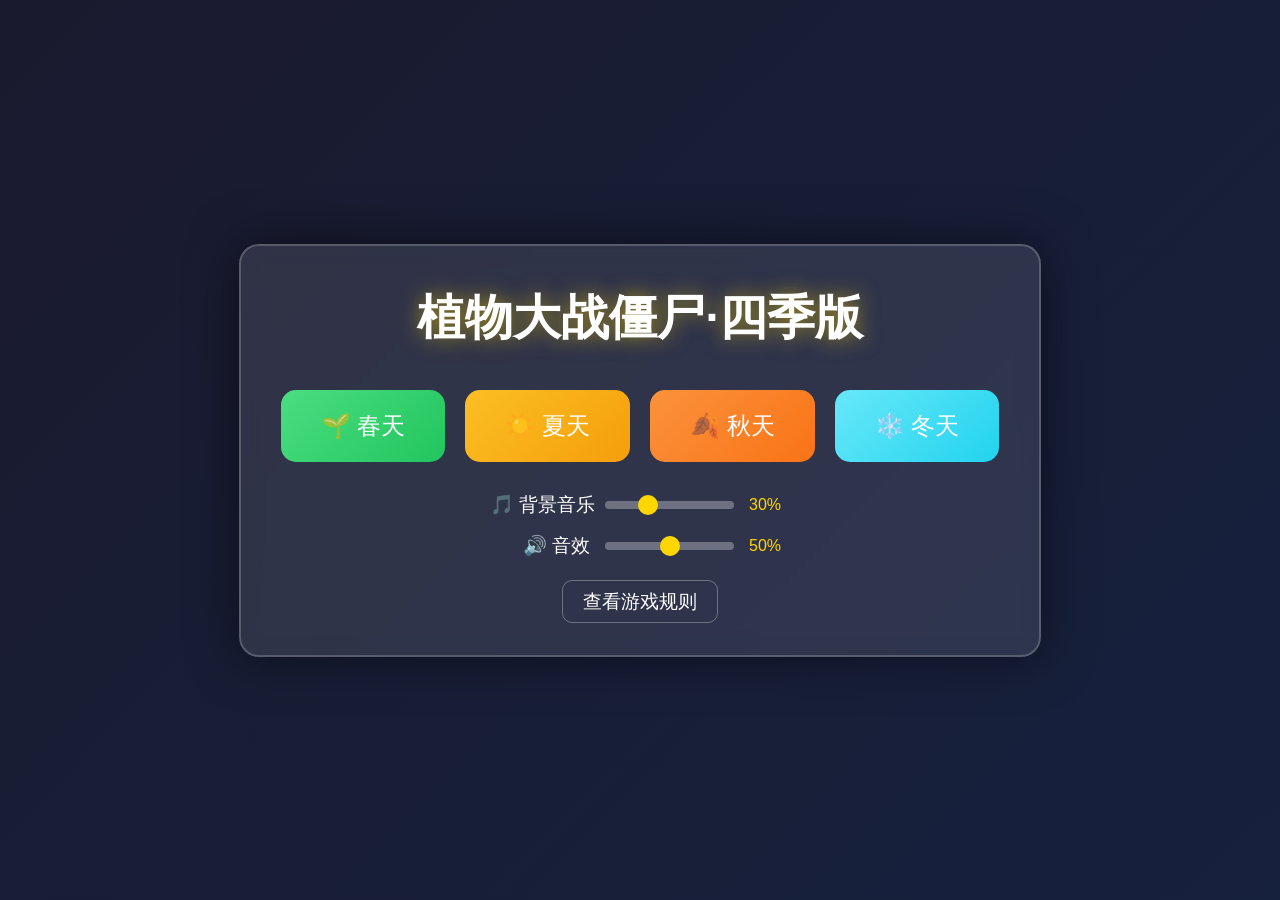
==== index.html @ 00355012 "feat: reapply threepeater and gloom shroom on latest master" ====
<!DOCTYPE html>
<html lang="zh-CN">
<head>
    <meta charset="UTF-8">
    <meta name="viewport" content="width=device-width, initial-scale=1.0">
    <title>植物大战僵尸·四季版</title>
    <link rel="stylesheet" href="styles.css">
</head>
<body>
    <div id="game-container">
        <div id="game-menu">
            <h1>植物大战僵尸·四季版</h1>
            <div class="season-select">
                <button onclick="startGame('spring')" class="season-btn spring">🌱 春天</button>
                <button onclick="startGame('summer')" class="season-btn summer">☀️ 夏天</button>
                <button onclick="startGame('autumn')" class="season-btn autumn">🍂 秋天</button>
                <button onclick="startGame('winter')" class="season-btn winter">❄️ 冬天</button>
            </div>
            <div class="volume-controls">
                <div class="volume-control">
                    <label>🎵 背景音乐</label>
                    <input type="range" id="bgmVolume" min="0" max="100" value="30" oninput="updateBGMVolume(this.value)">
                    <span id="bgmVolumeValue">30%</span>
                </div>
                <div class="volume-control">
                    <label>🔊 音效</label>
                    <input type="range" id="sfxVolume" min="0" max="100" value="50" oninput="updateSFXVolume(this.value)">
                    <span id="sfxVolumeValue">50%</span>
                </div>
            </div>
            <div class="rules-link">
                <a href="game_rules.md" target="_blank">查看游戏规则</a>
            </div>
        </div>

        <div id="plant-select-screen" class="hidden">
            <h1>选择植物</h1>
            <p>选择最多6种植物携带进入战场</p>
            <div id="available-plants">
                <div class="plant-select-card" data-plant="sunflower" onclick="togglePlantSelection('sunflower')">
                    <img src="图片和动画素材/向日葵.gif" class="plant-icon">
                    <span class="plant-cost">50</span>
                </div>
                <div class="plant-select-card" data-plant="peaShooter" onclick="togglePlantSelection('peaShooter')">
                    <img src="图片和动画素材/豌豆射手.gif" class="plant-icon">
                    <span class="plant-cost">100</span>
                </div>
                <div class="plant-select-card" data-plant="icePea" onclick="togglePlantSelection('icePea')">
                    <img src="图片和动画素材/寒冰射手.gif" class="plant-icon">
                    <span class="plant-cost">175</span>
                </div>
                <div class="plant-select-card" data-plant="doublePea" onclick="togglePlantSelection('doublePea')">
                    <img src="图片和动画素材/双发射手.gif" class="plant-icon">
                    <span class="plant-cost">200</span>
                </div>
                <div class="plant-select-card" data-plant="threepeater" onclick="togglePlantSelection('threepeater')">
                    <img src="assets/plants/threepeater.gif" class="plant-icon">
                    <span class="plant-cost">325</span>
                </div>
                <div class="plant-select-card" data-plant="firePea" onclick="togglePlantSelection('firePea')">
                    <img src="图片和动画素材/火焰豌豆射手.gif" class="plant-icon">
                    <span class="plant-cost">175</span>
                </div>
                <div class="plant-select-card" data-plant="melonPult" onclick="togglePlantSelection('melonPult')">
                    <img src="95版/reanim/Melonpult_body.png" class="plant-icon">
                    <span class="plant-cost">300</span>
                </div>
                <div class="plant-select-card" data-plant="cherryBomb" onclick="togglePlantSelection('cherryBomb')">
                    <img src="图片和动画素材/樱桃炸弹.gif" class="plant-icon">
                    <span class="plant-cost">150</span>
                </div>
                <div class="plant-select-card" data-plant="jalapeno" onclick="togglePlantSelection('jalapeno')">
                    <img src="图片和动画素材/火爆辣椒.gif" class="plant-icon">
                    <span class="plant-cost">125</span>
                </div>
                <div class="plant-select-card" data-plant="wallnut" onclick="togglePlantSelection('wallnut')">
                    <img src="图片和动画素材/坚果.png" class="plant-icon">
                    <span class="plant-cost">50</span>
                </div>
                <div class="plant-select-card" data-plant="squash" onclick="togglePlantSelection('squash')">
                    <img src="图片和动画素材/窝瓜.gif" class="plant-icon">
                    <span class="plant-cost">50</span>
                </div>
                <div class="plant-select-card" data-plant="doomShroom" onclick="togglePlantSelection('doomShroom')">
                    <img src="95版/reanim/DoomShroom_body.png" class="plant-icon">
                    <span class="plant-cost">125</span>
                </div>
                <div class="plant-select-card" data-plant="sunShroom" onclick="togglePlantSelection('sunShroom')">
                    <img src="95版/reanim/SunShroom_head.png" class="plant-icon">
                    <span class="plant-cost">25</span>
                </div>
                <div class="plant-select-card" data-plant="puffShroom" onclick="togglePlantSelection('puffShroom')">
                    <img src="95版/reanim/PuffShroom_head.png" class="plant-icon">
                    <span class="plant-cost">0</span>
                </div>
                <div class="plant-select-card" data-plant="gloomShroom" onclick="togglePlantSelection('gloomShroom')">
                    <img src="assets/plants/gloomShroom.gif" class="plant-icon">
                    <span class="plant-cost">150</span>
                </div>
                <div class="plant-select-card" data-plant="iceShroom" onclick="togglePlantSelection('iceShroom')">
                    <img src="95版/reanim/IceShroom_body.png" class="plant-icon">
                    <span class="plant-cost">75</span>
                </div>
            </div>
            <div id="selected-plants-preview">
                <h3>已选择的植物 (<span id="selected-count">0</span>/6)</h3>
                <div id="selected-plants-list"></div>
            </div>
            <button onclick="confirmPlantSelection()" id="confirm-plant-btn" disabled>开始游戏</button>
            <button onclick="backToMenu()">返回主菜单</button>
        </div>

        <div id="game-area" class="hidden">
            <div id="game-header">
                <div class="sun-container">
                    <img src="图片和动画素材/阳光.gif" class="sun-icon">
                    <span id="sun-count">150</span>
                </div>
                <div class="wave-info">
                    <span>波次: </span>
                    <span id="wave-count">1/4</span>
                </div>
                <div class="season-info" id="season-info">
                    春天
                </div>
                <button id="shovel-btn" onclick="toggleShovel()">
                    <img src="95版/images/Shovel.png" style="width:30px;height:30px;">
                </button>
                <button id="pause-btn" onclick="togglePause()">暂停</button>
                <button onclick="restartGame()">重新开始</button>
            </div>

            <div id="plant-selector">
                <div class="plant-card" data-plant="sunflower" onclick="selectPlant('sunflower')">
                    <img src="图片和动画素材/向日葵.gif" class="plant-icon">
                    <span class="plant-cost">50</span>
                    <div class="plant-cooldown" id="cd-sunflower"></div>
                </div>
                <div class="plant-card" data-plant="peaShooter" onclick="selectPlant('peaShooter')">
                    <img src="图片和动画素材/豌豆射手.gif" class="plant-icon">
                    <span class="plant-cost">100</span>
                    <div class="plant-cooldown" id="cd-peaShooter"></div>
                </div>
                <div class="plant-card" data-plant="icePea" onclick="selectPlant('icePea')">
                    <img src="图片和动画素材/寒冰射手.gif" class="plant-icon">
                    <span class="plant-cost">175</span>
                    <div class="plant-cooldown" id="cd-icePea"></div>
                </div>
                <div class="plant-card" data-plant="doublePea" onclick="selectPlant('doublePea')">
                    <img src="图片和动画素材/双发射手.gif" class="plant-icon">
                    <span class="plant-cost">200</span>
                    <div class="plant-cooldown" id="cd-doublePea"></div>
                </div>
                <div class="plant-card" data-plant="threepeater" onclick="selectPlant('threepeater')">
                    <img src="assets/plants/threepeater.gif" class="plant-icon">
                    <span class="plant-cost">325</span>
                    <div class="plant-cooldown" id="cd-threepeater"></div>
                </div>
                <div class="plant-card" data-plant="firePea" onclick="selectPlant('firePea')">
                    <img src="图片和动画素材/火焰豌豆射手.gif" class="plant-icon">
                    <span class="plant-cost">175</span>
                    <div class="plant-cooldown" id="cd-firePea"></div>
                </div>
                <div class="plant-card" data-plant="melonPult" onclick="selectPlant('melonPult')">
                    <img src="95版/reanim/Melonpult_body.png" class="plant-icon">
                    <span class="plant-cost">300</span>
                    <div class="plant-cooldown" id="cd-melonPult"></div>
                </div>
                <div class="plant-card" data-plant="cherryBomb" onclick="selectPlant('cherryBomb')">
                    <img src="图片和动画素材/樱桃炸弹.gif" class="plant-icon">
                    <span class="plant-cost">150</span>
                    <div class="plant-cooldown" id="cd-cherryBomb"></div>
                </div>
                <div class="plant-card" data-plant="jalapeno" onclick="selectPlant('jalapeno')">
                    <img src="图片和动画素材/火爆辣椒.gif" class="plant-icon">
                    <span class="plant-cost">125</span>
                    <div class="plant-cooldown" id="cd-jalapeno"></div>
                </div>
                <div class="plant-card" data-plant="wallnut" onclick="selectPlant('wallnut')">
                    <img src="图片和动画素材/坚果.png" class="plant-icon">
                    <span class="plant-cost">50</span>
                    <div class="plant-cooldown" id="cd-wallnut"></div>
                </div>
                <div class="plant-card" data-plant="squash" onclick="selectPlant('squash')">
                    <img src="图片和动画素材/窝瓜.gif" class="plant-icon">
                    <span class="plant-cost">50</span>
                    <div class="plant-cooldown" id="cd-squash"></div>
                </div>
                <div class="plant-card" data-plant="doomShroom" onclick="selectPlant('doomShroom')">
                    <img src="95版/reanim/DoomShroom_body.png" class="plant-icon">
                    <span class="plant-cost">125</span>
                    <div class="plant-cooldown" id="cd-doomShroom"></div>
                </div>
                <div class="plant-card" data-plant="sunShroom" onclick="selectPlant('sunShroom')">
                    <img src="95版/reanim/SunShroom_head.png" class="plant-icon">
                    <span class="plant-cost">25</span>
                    <div class="plant-cooldown" id="cd-sunShroom"></div>
                </div>
                <div class="plant-card" data-plant="puffShroom" onclick="selectPlant('puffShroom')">
                    <img src="95版/reanim/PuffShroom_head.png" class="plant-icon">
                    <span class="plant-cost">0</span>
                    <div class="plant-cooldown" id="cd-puffShroom"></div>
                </div>
                <div class="plant-card" data-plant="gloomShroom" onclick="selectPlant('gloomShroom')">
                    <img src="assets/plants/gloomShroom.gif" class="plant-icon">
                    <span class="plant-cost">150</span>
                    <div class="plant-cooldown" id="cd-gloomShroom"></div>
                </div>
                <div class="plant-card" data-plant="iceShroom" onclick="selectPlant('iceShroom')">
                    <img src="95版/reanim/IceShroom_body.png" class="plant-icon">
                    <span class="plant-cost">75</span>
                    <div class="plant-cooldown" id="cd-iceShroom"></div>
                </div>
            </div>

            <div id="lawn-container">
                <div id="lawn">
                    <div class="row" data-row="0">
                        <div class="cell" data-col="0" onclick="handleCellClick(0, 0)"></div>
                        <div class="cell" data-col="1" onclick="handleCellClick(0, 1)"></div>
                        <div class="cell" data-col="2" onclick="handleCellClick(0, 2)"></div>
                        <div class="cell" data-col="3" onclick="handleCellClick(0, 3)"></div>
                        <div class="cell" data-col="4" onclick="handleCellClick(0, 4)"></div>
                        <div class="cell" data-col="5" onclick="handleCellClick(0, 5)"></div>
                        <div class="cell" data-col="6" onclick="handleCellClick(0, 6)"></div>
                        <div class="cell" data-col="7" onclick="handleCellClick(0, 7)"></div>
                        <div class="cell" data-col="8" onclick="handleCellClick(0, 8)"></div>
                    </div>
                    <div class="row" data-row="1">
                        <div class="cell" data-col="0" onclick="handleCellClick(1, 0)"></div>
                        <div class="cell" data-col="1" onclick="handleCellClick(1, 1)"></div>
                        <div class="cell" data-col="2" onclick="handleCellClick(1, 2)"></div>
                        <div class="cell" data-col="3" onclick="handleCellClick(1, 3)"></div>
                        <div class="cell" data-col="4" onclick="handleCellClick(1, 4)"></div>
                        <div class="cell" data-col="5" onclick="handleCellClick(1, 5)"></div>
                        <div class="cell" data-col="6" onclick="handleCellClick(1, 6)"></div>
                        <div class="cell" data-col="7" onclick="handleCellClick(1, 7)"></div>
                        <div class="cell" data-col="8" onclick="handleCellClick(1, 8)"></div>
                    </div>
                    <div class="row" data-row="2">
                        <div class="cell" data-col="0" onclick="handleCellClick(2, 0)"></div>
                        <div class="cell" data-col="1" onclick="handleCellClick(2, 1)"></div>
                        <div class="cell" data-col="2" onclick="handleCellClick(2, 2)"></div>
                        <div class="cell" data-col="3" onclick="handleCellClick(2, 3)"></div>
                        <div class="cell" data-col="4" onclick="handleCellClick(2, 4)"></div>
                        <div class="cell" data-col="5" onclick="handleCellClick(2, 5)"></div>
                        <div class="cell" data-col="6" onclick="handleCellClick(2, 6)"></div>
                        <div class="cell" data-col="7" onclick="handleCellClick(2, 7)"></div>
                        <div class="cell" data-col="8" onclick="handleCellClick(2, 8)"></div>
                    </div>
                    <div class="row" data-row="3">
                        <div class="cell" data-col="0" onclick="handleCellClick(3, 0)"></div>
                        <div class="cell" data-col="1" onclick="handleCellClick(3, 1)"></div>
                        <div class="cell" data-col="2" onclick="handleCellClick(3, 2)"></div>
                        <div class="cell" data-col="3" onclick="handleCellClick(3, 3)"></div>
                        <div class="cell" data-col="4" onclick="handleCellClick(3, 4)"></div>
                        <div class="cell" data-col="5" onclick="handleCellClick(3, 5)"></div>
                        <div class="cell" data-col="6" onclick="handleCellClick(3, 6)"></div>
                        <div class="cell" data-col="7" onclick="handleCellClick(3, 7)"></div>
                        <div class="cell" data-col="8" onclick="handleCellClick(3, 8)"></div>
                    </div>
                    <div class="row" data-row="4">
                        <div class="cell" data-col="0" onclick="handleCellClick(4, 0)"></div>
                        <div class="cell" data-col="1" onclick="handleCellClick(4, 1)"></div>
                        <div class="cell" data-col="2" onclick="handleCellClick(4, 2)"></div>
                        <div class="cell" data-col="3" onclick="handleCellClick(4, 3)"></div>
                        <div class="cell" data-col="4" onclick="handleCellClick(4, 4)"></div>
                        <div class="cell" data-col="5" onclick="handleCellClick(4, 5)"></div>
                        <div class="cell" data-col="6" onclick="handleCellClick(4, 6)"></div>
                        <div class="cell" data-col="7" onclick="handleCellClick(4, 7)"></div>
                        <div class="cell" data-col="8" onclick="handleCellClick(4, 8)"></div>
                    </div>
                </div>
                <div class="lawnmower-row" data-row="0">
                    <img src="95版/reanim/LawnMower_body.png" class="lawnmower" id="lawnmower-0">
                </div>
                <div class="lawnmower-row" data-row="1">
                    <img src="95版/reanim/LawnMower_body.png" class="lawnmower" id="lawnmower-1">
                </div>
                <div class="lawnmower-row" data-row="2">
                    <img src="95版/reanim/LawnMower_body.png" class="lawnmower" id="lawnmower-2">
                </div>
                <div class="lawnmower-row" data-row="3">
                    <img src="95版/reanim/LawnMower_body.png" class="lawnmower" id="lawnmower-3">
                </div>
                <div class="lawnmower-row" data-row="4">
                    <img src="95版/reanim/LawnMower_body.png" class="lawnmower" id="lawnmower-4">
                </div>
            </div>

            <div id="game-over" class="hidden">
                <h2 id="game-over-title">游戏结束</h2>
                <p id="game-over-message"></p>
                <button onclick="restartGame()">重新开始</button>
                <button onclick="backToMenu()">返回主菜单</button>
            </div>

            <div id="pause-overlay" class="hidden">
                <h2>游戏暂停</h2>
                <div class="volume-controls">
                    <div class="volume-control">
                        <label>🎵 背景音乐</label>
                        <input type="range" id="pauseBGMVolume" min="0" max="100" value="30" oninput="updateBGMVolume(this.value)">
                        <span id="pauseBGMVolumeValue">30%</span>
                    </div>
                    <div class="volume-control">
                        <label>🔊 音效</label>
                        <input type="range" id="pauseSFXVolume" min="0" max="100" value="50" oninput="updateSFXVolume(this.value)">
                        <span id="pauseSFXVolumeValue">50%</span>
                    </div>
                </div>
                <button onclick="togglePause()">继续游戏</button>
                <button onclick="restartGame()">重新开始</button>
                <button onclick="backToMenu()">返回主菜单</button>
            </div>
        </div>
    </div>

    <script src="audio.js"></script>
    <script src="game.js"></script>
    <script src="plants.js"></script>
    <script src="zombies.js"></script>
    <script src="levels.js"></script>
    <script src="main.js"></script>
</body>
</html>
---- styles.css ----
* {
    margin: 0;
    padding: 0;
    box-sizing: border-box;
}

body {
    font-family: 'Segoe UI', Tahoma, Geneva, Verdana, sans-serif;
    background: linear-gradient(135deg, #1a1a2e 0%, #16213e 100%);
    min-height: 100vh;
    overflow: hidden;
}

#game-container {
    width: 100vw;
    height: 100vh;
    display: flex;
    justify-content: center;
    align-items: center;
}

#game-menu {
    text-align: center;
    background: rgba(255, 255, 255, 0.1);
    backdrop-filter: blur(10px);
    padding: 40px;
    border-radius: 20px;
    border: 2px solid rgba(255, 255, 255, 0.2);
    box-shadow: 0 0 50px rgba(0, 0, 0, 0.5);
}

#game-menu h1 {
    color: #fff;
    font-size: 3rem;
    margin-bottom: 40px;
    text-shadow: 0 0 20px rgba(255, 215, 0, 0.5);
}

.season-select {
    display: flex;
    gap: 20px;
    justify-content: center;
    flex-wrap: wrap;
}

.season-btn {
    padding: 20px 40px;
    font-size: 1.5rem;
    border: none;
    border-radius: 15px;
    cursor: pointer;
    transition: all 0.3s ease;
    background: rgba(255, 255, 255, 0.2);
    color: #fff;
}

.season-btn:hover {
    transform: scale(1.1);
    box-shadow: 0 0 30px rgba(255, 255, 255, 0.3);
}

.season-btn.spring {
    background: linear-gradient(135deg, #4ade80 0%, #22c55e 100%);
}

.season-btn.summer {
    background: linear-gradient(135deg, #fbbf24 0%, #f59e0b 100%);
}

.season-btn.autumn {
    background: linear-gradient(135deg, #fb923c 0%, #f97316 100%);
}

.season-btn.winter {
    background: linear-gradient(135deg, #67e8f9 0%, #22d3ee 100%);
}

.volume-controls {
    margin-top: 30px;
    display: flex;
    flex-direction: column;
    gap: 15px;
    align-items: center;
}

.volume-control {
    display: flex;
    align-items: center;
    gap: 15px;
    width: 100%;
    max-width: 300px;
}

.volume-control label {
    color: #fff;
    font-size: 1.2rem;
    min-width: 100px;
    text-align: right;
    white-space: nowrap;
}

.volume-control input[type="range"] {
    flex: 1;
    height: 8px;
    border-radius: 4px;
    background: rgba(255, 255, 255, 0.3);
    outline: none;
    -webkit-appearance: none;
}

.volume-control input[type="range"]::-webkit-slider-thumb {
    -webkit-appearance: none;
    width: 20px;
    height: 20px;
    border-radius: 50%;
    background: #ffd700;
    cursor: pointer;
}

.volume-control span {
    color: #ffd700;
    font-size: 1rem;
    min-width: 50px;
    text-align: left;
}

.rules-link {
    margin-top: 30px;
}

.rules-link a {
    color: #fff;
    text-decoration: none;
    font-size: 1.2rem;
    padding: 10px 20px;
    border: 1px solid rgba(255, 255, 255, 0.3);
    border-radius: 10px;
    transition: all 0.3s ease;
}

.rules-link a:hover {
    background: rgba(255, 255, 255, 0.2);
}

#plant-select-screen {
    text-align: center;
    background: rgba(255, 255, 255, 0.1);
    backdrop-filter: blur(10px);
    padding: 40px;
    border-radius: 20px;
    border: 2px solid rgba(255, 255, 255, 0.2);
    box-shadow: 0 0 50px rgba(0, 0, 0, 0.5);
    max-height: 90vh;
    overflow-y: auto;
}

#plant-select-screen h1 {
    color: #fff;
    font-size: 2.5rem;
    margin-bottom: 20px;
    text-shadow: 0 0 20px rgba(255, 215, 0, 0.5);
}

#plant-select-screen p {
    color: rgba(255, 255, 255, 0.8);
    font-size: 1.2rem;
    margin-bottom: 30px;
}

#available-plants {
    display: flex;
    flex-wrap: wrap;
    gap: 15px;
    justify-content: center;
    margin-bottom: 30px;
    max-height: 300px;
    overflow-y: auto;
}

.plant-select-card {
    width: 80px;
    height: 100px;
    background: rgba(255, 255, 255, 0.2);
    border-radius: 10px;
    padding: 10px;
    cursor: pointer;
    transition: all 0.3s ease;
    border: 2px solid transparent;
    display: flex;
    flex-direction: column;
    align-items: center;
    justify-content: center;
}

.plant-select-card:hover {
    transform: scale(1.1);
    background: rgba(255, 255, 255, 0.3);
}

.plant-select-card.selected {
    border: 2px solid #ffd700;
    background: rgba(255, 215, 0, 0.3);
}

.plant-select-card.disabled {
    opacity: 0.5;
    cursor: not-allowed;
}

.plant-select-card.disabled:hover {
    transform: scale(1);
}

.plant-select-card .plant-icon {
    width: 50px;
    height: 50px;
    object-fit: contain;
    margin-bottom: 5px;
}

.plant-select-card .plant-cost {
    color: #ffd700;
    font-weight: bold;
    font-size: 1rem;
}

#selected-plants-preview {
    margin-bottom: 30px;
}

#selected-plants-preview h3 {
    color: #fff;
    font-size: 1.5rem;
    margin-bottom: 15px;
}

#selected-plants-list {
    display: flex;
    flex-wrap: wrap;
    gap: 10px;
    justify-content: center;
}

.selected-plant-preview {
    width: 70px;
    height: 80px;
    background: rgba(255, 215, 0, 0.3);
    border-radius: 8px;
    padding: 8px;
    display: flex;
    flex-direction: column;
    align-items: center;
    justify-content: center;
    position: relative;
}

.selected-plant-preview .plant-icon {
    width: 40px;
    height: 40px;
    object-fit: contain;
    margin-bottom: 3px;
}

.selected-plant-preview .plant-cost {
    color: #ffd700;
    font-weight: bold;
    font-size: 0.9rem;
}

.selected-plant-preview .remove-btn {
    position: absolute;
    top: -5px;
    right: -5px;
    width: 20px;
    height: 20px;
    background: red;
    border-radius: 50%;
    color: white;
    font-size: 0.7rem;
    display: flex;
    align-items: center;
    justify-content: center;
    cursor: pointer;
}

#confirm-plant-btn {
    padding: 15px 40px;
    font-size: 1.5rem;
    border: none;
    border-radius: 15px;
    cursor: pointer;
    transition: all 0.3s ease;
    background: rgba(255, 215, 0, 0.8);
    color: #1a1a2e;
    font-weight: bold;
    margin-right: 15px;
}

#confirm-plant-btn:hover:not(:disabled) {
    transform: scale(1.1);
    box-shadow: 0 0 30px rgba(255, 215, 0, 0.5);
}

#confirm-plant-btn:disabled {
    background: rgba(255, 255, 255, 0.3);
    cursor: not-allowed;
}

#game-area {
    width: 100%;
    height: 100%;
    display: flex;
    flex-direction: column;
    position: relative;
}

.hidden {
    display: none !important;
}

#game-header {
    height: 80px;
    background: linear-gradient(135deg, #1e3a5f 0%, #1a365d 100%);
    display: flex;
    align-items: center;
    justify-content: space-between;
    padding: 0 20px;
    border-bottom: 3px solid #2d5a87;
}

.sun-container {
    display: flex;
    align-items: center;
    gap: 10px;
}

.sun-icon {
    width: 40px;
    height: 40px;
    animation: sunPulse 2s infinite;
}

@keyframes sunPulse {
    0%, 100% { transform: scale(1); }
    50% { transform: scale(1.1); }
}

#sun-count {
    font-size: 2rem;
    font-weight: bold;
    color: #ffd700;
    text-shadow: 0 0 10px rgba(255, 215, 0, 0.5);
}

.wave-info, .season-info {
    font-size: 1.5rem;
    color: #fff;
}

#pause-btn {
    padding: 10px 20px;
    font-size: 1.2rem;
    border: none;
    border-radius: 10px;
    background: rgba(255, 255, 255, 0.2);
    color: #fff;
    cursor: pointer;
    transition: all 0.3s ease;
}

#pause-btn:hover {
    background: rgba(255, 255, 255, 0.3);
}

#plant-selector {
    height: 120px;
    background: linear-gradient(135deg, #2d5a87 0%, #1e3a5f 100%);
    display: flex;
    align-items: center;
    gap: 10px;
    padding: 0 10px;
    overflow-x: auto;
    border-bottom: 3px solid #1a365d;
}

.plant-card {
    width: 80px;
    height: 100px;
    background: rgba(255, 255, 255, 0.1);
    border-radius: 10px;
    display: flex;
    flex-direction: column;
    align-items: center;
    justify-content: center;
    cursor: pointer;
    position: relative;
    transition: all 0.3s ease;
    border: 2px solid transparent;
}

.plant-card:hover {
    transform: translateY(-5px);
    background: rgba(255, 255, 255, 0.2);
}

.plant-card.selected {
    border-color: #ffd700;
    box-shadow: 0 0 20px rgba(255, 215, 0, 0.5);
}

.plant-card.disabled {
    opacity: 0.5;
    cursor: not-allowed;
}

.plant-icon {
    width: 50px;
    height: 50px;
    object-fit: contain;
}

.plant-card[data-plant="firePea"] .plant-icon {
    width: 100px;
    height: 100px;
    margin: -25px auto;
    display: block;
}

.plant-card[data-plant="threepeater"] .plant-icon,
.plant-card[data-plant="gloomShroom"] .plant-icon,
.plant-select-card[data-plant="threepeater"] .plant-icon,
.plant-select-card[data-plant="gloomShroom"] .plant-icon {
    object-fit: contain;
}

.plant-cost {
    font-size: 1.2rem;
    font-weight: bold;
    color: #ffd700;
}

.plant-cooldown {
    position: absolute;
    bottom: 0;
    left: 0;
    width: 100%;
    height: 0%;
    background: rgba(0, 0, 0, 0.7);
    border-radius: 0 0 10px 10px;
    transition: height 0.1s linear;
}

#lawn-container {
    flex: 1;
    position: relative;
    background: url('95版/images/background1.jpg') center/cover;
    overflow: hidden;
}

#lawn {
    width: 100%;
    height: 100%;
    display: flex;
    flex-direction: column;
    padding: 10px;
}

.row {
    flex: 1;
    display: flex;
    gap: 5px;
    margin-bottom: 5px;
}

.cell {
    flex: 1;
    border: 2px solid rgba(0, 0, 0, 0.3);
    border-radius: 5px;
    background: rgba(34, 139, 34, 0.3);
    cursor: pointer;
    transition: all 0.3s ease;
    position: relative;
}

.cell:hover {
    background: rgba(34, 139, 34, 0.5);
    border-color: rgba(255, 215, 0, 0.5);
}

.cell.has-plant {
    background: rgba(34, 139, 34, 0.7);
}

.plant-in-cell {
    width: 100%;
    height: 100%;
    object-fit: contain;
    position: absolute;
    top: 0;
    left: 0;
}

.plant-in-cell.fire-pea {
    width: 120%;
    height: 120%;
    transform: translate(-10%, -10%);
}

.plant-in-cell.threepeater {
    transform: scale(1.05);
}

.plant-in-cell.gloomShroom {
    transform: scale(1.08);
}

.plant-in-cell.gloomShroom.attacking {
    animation: gloomAttack 0.45s ease-out;
}

@keyframes gloomAttack {
    0%, 100% { transform: scale(1.08); }
    50% { transform: scale(1.2); }
}

.gloom-pulse {
    position: absolute;
    width: 140px;
    height: 140px;
    border: 3px solid rgba(180, 90, 255, 0.8);
    border-radius: 50%;
    box-shadow: 0 0 25px rgba(180, 90, 255, 0.7);
    pointer-events: none;
    z-index: 7;
    animation: gloomPulse 0.45s ease-out forwards;
}

@keyframes gloomPulse {
    0% { transform: scale(0.45); opacity: 0.9; }
    100% { transform: scale(1); opacity: 0; }
}

.lawnmower-row {
    position: absolute;
    left: 0;
    width: 80px;
    height: calc(20% - 3px);
    z-index: 10;
}

.lawnmower-row[data-row="0"] { top: 10px; }
.lawnmower-row[data-row="1"] { top: calc(20% + 7px); }
.lawnmower-row[data-row="2"] { top: calc(40% + 4px); }
.lawnmower-row[data-row="3"] { top: calc(60% + 1px); }
.lawnmower-row[data-row="4"] { top: calc(80% - 2px); }

.lawnmower {
    width: 100%;
    height: 100%;
    object-fit: contain;
    opacity: 0;
    transition: opacity 0.3s ease;
}

.lawnmower.active {
    opacity: 1;
}

.lawnmower.triggered {
    animation: lawnmowerMove 3s linear forwards;
}

@keyframes lawnmowerMove {
    0% { left: 0; }
    100% { left: calc(100% - 80px); }
}

.zombie {
    position: absolute;
    width: 140px;
    height: 168px;
    z-index: 5;
    transition: left 0.1s linear;
    pointer-events: none;
}

.zombie img {
    width: 100%;
    height: 100%;
    object-fit: contain;
}

.projectile {
    position: absolute;
    width: 20px;
    height: 20px;
    z-index: 8;
    transition: left 0.05s linear;
}

.projectile.pea {
    background: #22c55e;
    border-radius: 50%;
    animation: peaPulse 0.2s ease-in-out infinite;
}

.projectile.icePea {
    background: #67e8f9;
    border-radius: 50%;
    box-shadow: 0 0 10px rgba(103, 232, 249, 0.5);
    animation: iceGlow 0.3s ease-in-out infinite;
}

.projectile.firePea {
    background: #ef4444;
    border-radius: 50%;
    box-shadow: 0 0 15px rgba(239, 68, 68, 0.8);
    animation: fireGlow 0.2s ease-in-out infinite;
}

.projectile.melon {
    background: #8b4513;
    border-radius: 50%;
    width: 30px;
    height: 30px;
    animation: melonSpin 0.3s linear infinite;
}

@keyframes peaPulse {
    0%, 100% { transform: scale(1); }
    50% { transform: scale(1.1); }
}

@keyframes iceGlow {
    0%, 100% { box-shadow: 0 0 10px rgba(103, 232, 249, 0.5); }
    50% { box-shadow: 0 0 20px rgba(103, 232, 249, 0.8); }
}

@keyframes fireGlow {
    0%, 100% { box-shadow: 0 0 15px rgba(239, 68, 68, 0.8); }
    50% { box-shadow: 0 0 25px rgba(239, 68, 68, 1); }
}

@keyframes melonSpin {
    0% { transform: rotate(0deg); }
    100% { transform: rotate(360deg); }
}



#game-over, #pause-overlay {
    position: absolute;
    top: 50%;
    left: 50%;
    transform: translate(-50%, -50%);
    background: rgba(0, 0, 0, 0.9);
    padding: 40px;
    border-radius: 20px;
    text-align: center;
    z-index: 100;
    border: 3px solid rgba(255, 255, 255, 0.3);
}

#game-over h2, #pause-overlay h2 {
    color: #fff;
    font-size: 2.5rem;
    margin-bottom: 20px;
}

#game-over-message {
    color: #fff;
    font-size: 1.5rem;
    margin-bottom: 30px;
}

#game-over button, #pause-overlay button {
    padding: 15px 30px;
    font-size: 1.2rem;
    border: none;
    border-radius: 10px;
    background: #22c55e;
    color: #fff;
    cursor: pointer;
    margin: 10px;
    transition: all 0.3s ease;
}

#game-over button:hover, #pause-overlay button:hover {
    transform: scale(1.1);
    box-shadow: 0 0 20px rgba(34, 197, 94, 0.5);
}

.season-effect {
    position: absolute;
    top: 0;
    left: 0;
    width: 100%;
    height: 100%;
    pointer-events: none;
    z-index: 20;
}

.spring-effect {
    background: rgba(74, 222, 128, 0.1);
}

.summer-effect {
    background: rgba(251, 191, 36, 0.1);
    animation: summerHeat 3s infinite;
}

@keyframes summerHeat {
    0%, 100% { opacity: 0.1; }
    50% { opacity: 0.2; }
}

.autumn-effect {
    background: rgba(251, 146, 60, 0.1);
}

.winter-effect {
    background: rgba(103, 232, 249, 0.1);
    animation: winterSnow 5s infinite;
}

@keyframes winterSnow {
    0% { background-position: 0 0; }
    100% { background-position: 0 1000px; }
}

.leaf {
    position: absolute;
    width: 30px;
    height: 30px;
    background: #fb923c;
    border-radius: 50% 0 50% 50%;
    animation: leafFall 10s linear infinite;
    pointer-events: none;
}

@keyframes leafFall {
    0% {
        transform: translateY(-50px) rotate(0deg);
        opacity: 1;
    }
    100% {
        transform: translateY(100vh) rotate(720deg);
        opacity: 0;
    }
}

.snowflake {
    position: absolute;
    width: 10px;
    height: 10px;
    background: #fff;
    border-radius: 50%;
    animation: snowFall 8s linear infinite;
    pointer-events: none;
}

@keyframes snowFall {
    0% {
        transform: translateY(-20px);
        opacity: 1;
    }
    100% {
        transform: translateY(100vh);
        opacity: 0;
    }
}

.explosion {
    position: absolute;
    width: 100px;
    height: 100px;
    background: radial-gradient(circle, #fbbf24 0%, #ef4444 50%, transparent 70%);
    border-radius: 50%;
    animation: explode 0.5s ease-out forwards;
    z-index: 50;
}

@keyframes explode {
    0% {
        transform: scale(0);
        opacity: 1;
    }
    100% {
        transform: scale(2);
        opacity: 0;
    }
}

@media (max-width: 1200px) {
    .plant-card {
        width: 60px;
        height: 80px;
    }
    .plant-icon {
        width: 35px;
        height: 35px;
    }
    .plant-cost {
        font-size: 1rem;
    }
}

@media (max-width: 768px) {
    #game-header {
        height: 60px;
    }
    .sun-icon {
        width: 30px;
        height: 30px;
    }
    #sun-count {
        font-size: 1.5rem;
    }
    .wave-info, .season-info {
        font-size: 1rem;
    }
    #plant-selector {
        height: 100px;
    }
}

.rain-drop {
    position: absolute;
    width: 2px;
    height: 20px;
    background: linear-gradient(to bottom, transparent, rgba(174, 194, 224, 0.8));
    animation: rainFall 0.5s linear infinite;
    pointer-events: none;
}

@keyframes rainFall {
    0% {
        transform: translateY(-20px);
        opacity: 0;
    }
    50% {
        opacity: 1;
    }
    100% {
        transform: translateY(100vh);
        opacity: 0;
    }
}

.fog-overlay {
    position: absolute;
    top: 0;
    left: 0;
    width: 100%;
    height: 100%;
    background: rgba(180, 180, 180, 0.4);
    z-index: 15;
    pointer-events: none;
    animation: fogMove 20s linear infinite;
}

@keyframes fogMove {
    0% {
        opacity: 0.3;
        transform: translateX(-10%);
    }
    50% {
        opacity: 0.5;
        transform: translateX(10%);
    }
    100% {
        opacity: 0.3;
        transform: translateX(-10%);
    }
}

.summer-glow {
    position: absolute;
    top: -50px;
    right: -50px;
    width: 300px;
    height: 300px;
    background: radial-gradient(circle, rgba(251, 191, 36, 0.4) 0%, transparent 70%);
    border-radius: 50%;
    z-index: 15;
    animation: sunPulse 4s infinite;
}

@keyframes sunPulse {
    0%, 100% {
        transform: scale(1);
        opacity: 0.6;
    }
    50% {
        transform: scale(1.2);
        opacity: 0.8;
    }
}

.zombie-ash {
    position: absolute;
    top: 0;
    left: 0;
    width: 100%;
    height: 100%;
    background: url('95版/reanim/Zombie_charred1.png') center/contain no-repeat;
}

.zombie.ash {
    animation: ashDisappear 1s ease-out forwards;
}

@keyframes ashDisappear {
    0% {
        transform: scale(1);
        opacity: 1;
    }
    50% {
        transform: scale(0.9);
        opacity: 0.7;
    }
    100% {
        transform: scale(0.5);
        opacity: 0;
    }
}

.sun-item {
    position: absolute;
    width: 112px;
    height: 112px;
    z-index: 9999;
    cursor: pointer;
    transition: transform 0.2s ease;
}

.sun-item:hover {
    transform: scale(1.2);
}

.sun-item.falling {
    animation: sunFallToTarget 3s ease-in forwards;
}

.sun-item.stationary {
    animation: sunIdle 2s infinite;
}

@keyframes sunFallToTarget {
    0% {
        transform: translateY(-100px) scale(0.8);
        opacity: 0;
    }
    10% {
        opacity: 1;
    }
    70% {
        transform: translateY(calc(var(--target-y) - 30px)) scale(1);
        opacity: 1;
    }
    100% {
        transform: translateY(var(--target-y)) scale(1);
        opacity: 1;
    }
}

@keyframes sunIdle {
    0%, 100% {
        transform: translateY(0);
    }
    50% {
        transform: translateY(-5px);
    }
}

.zombie.dead {
    animation: zombieFall 0.5s ease-in forwards;
}

@keyframes zombieFall {
    0% {
        transform: rotate(0deg) translateY(0);
        opacity: 1;
    }
    50% {
        transform: rotate(45deg) translateY(20px);
        opacity: 0.8;
    }
    100% {
        transform: rotate(90deg) translateY(40px);
        opacity: 0;
    }
}

#shovel-btn {
    background: #8B4513;
    border: 2px solid #5D3A1A;
    border-radius: 8px;
    padding: 5px;
    cursor: pointer;
    transition: all 0.2s ease;
    margin-right: 10px;
}

#shovel-btn:hover {
    background: #A0522D;
    transform: scale(1.1);
}

#shovel-btn.active {
    background: #FF6347;
    border-color: #FF4500;
    box-shadow: 0 0 10px rgba(255, 99, 71, 0.5);
}
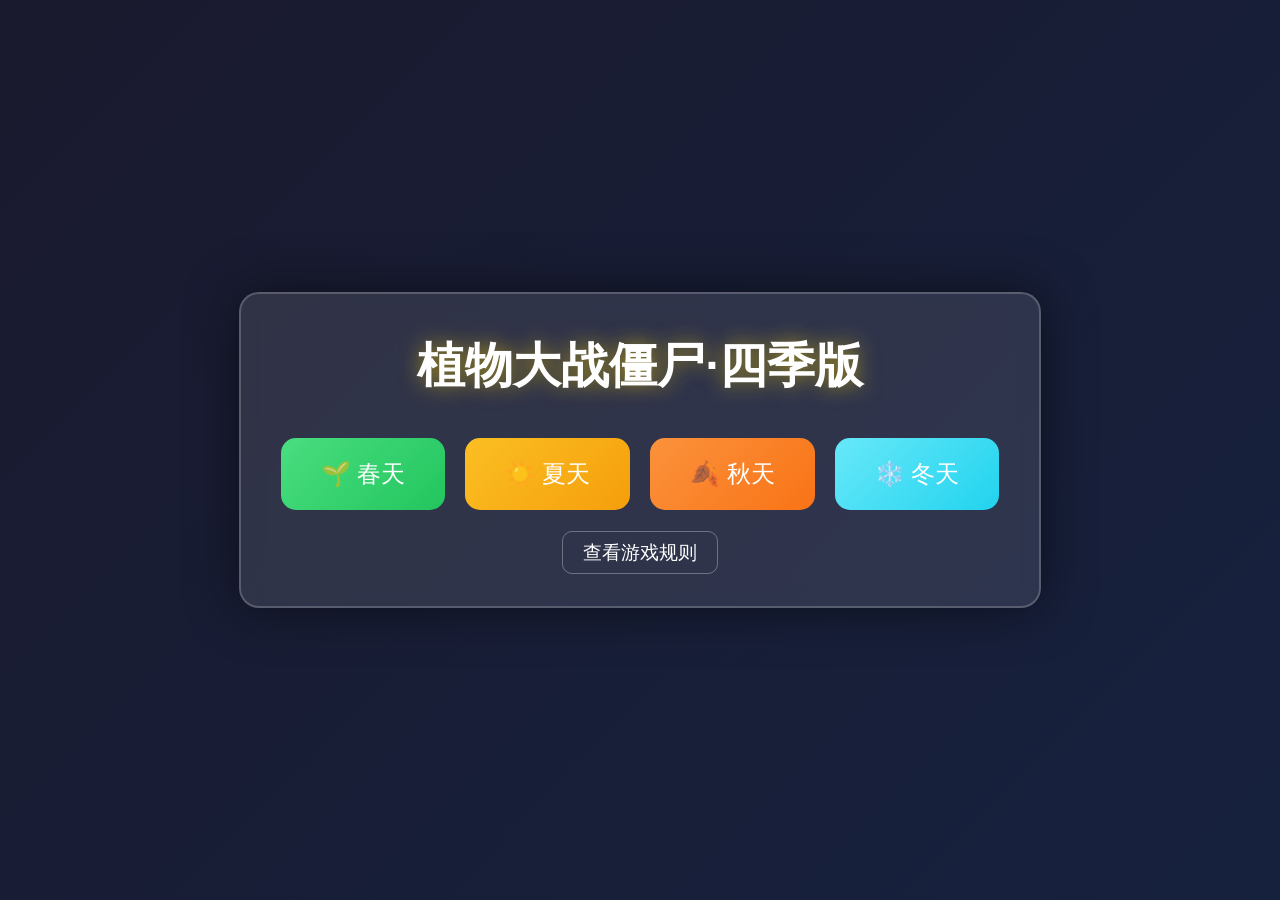
==== commit 6aa89f4f: "feat: 选植物界面个人参考实现" ====
--- a/index.html
+++ b/index.html
@@ -5,115 +5,58 @@
     <meta name="viewport" content="width=device-width, initial-scale=1.0">
     <title>植物大战僵尸·四季版</title>
     <link rel="stylesheet" href="styles.css">
+    <script>
+        // 通用图片回退：master 用 .gif/.webp，本地 zip 包里只有 .png
+        // 必须在 <body> 之前注册（capture 阶段），否则首屏图片失败事件已经触发过
+        document.addEventListener('error', function (e) {
+            if (e.target && e.target.tagName === 'IMG') {
+                var el = e.target;
+                if (el.dataset.fallbackTried) return;
+                var src = el.getAttribute('src') || '';
+                if (/\.(gif|webp)$/i.test(src)) {
+                    el.dataset.fallbackTried = '1';
+                    el.src = src.replace(/\.(gif|webp)$/i, '.png');
+                }
+            }
+        }, true);
+    </script>
 </head>
 <body>
     <div id="game-container">
         <div id="game-menu">
             <h1>植物大战僵尸·四季版</h1>
             <div class="season-select">
-                <button onclick="startGame('spring')" class="season-btn spring">🌱 春天</button>
-                <button onclick="startGame('summer')" class="season-btn summer">☀️ 夏天</button>
-                <button onclick="startGame('autumn')" class="season-btn autumn">🍂 秋天</button>
-                <button onclick="startGame('winter')" class="season-btn winter">❄️ 冬天</button>
-            </div>
-            <div class="volume-controls">
-                <div class="volume-control">
-                    <label>🎵 背景音乐</label>
-                    <input type="range" id="bgmVolume" min="0" max="100" value="30" oninput="updateBGMVolume(this.value)">
-                    <span id="bgmVolumeValue">30%</span>
-                </div>
-                <div class="volume-control">
-                    <label>🔊 音效</label>
-                    <input type="range" id="sfxVolume" min="0" max="100" value="50" oninput="updateSFXVolume(this.value)">
-                    <span id="sfxVolumeValue">50%</span>
-                </div>
+                <button onclick="showPlantPicker('spring')" class="season-btn spring">🌱 春天</button>
+                <button onclick="showPlantPicker('summer')" class="season-btn summer">☀️ 夏天</button>
+                <button onclick="showPlantPicker('autumn')" class="season-btn autumn">🍂 秋天</button>
+                <button onclick="showPlantPicker('winter')" class="season-btn winter">❄️ 冬天</button>
             </div>
             <div class="rules-link">
                 <a href="game_rules.md" target="_blank">查看游戏规则</a>
             </div>
         </div>
 
-        <div id="plant-select-screen" class="hidden">
-            <h1>选择植物</h1>
-            <p>选择最多6种植物携带进入战场</p>
-            <div id="available-plants">
-                <div class="plant-select-card" data-plant="sunflower" onclick="togglePlantSelection('sunflower')">
-                    <img src="图片和动画素材/向日葵.gif" class="plant-icon">
-                    <span class="plant-cost">50</span>
-                </div>
-                <div class="plant-select-card" data-plant="peaShooter" onclick="togglePlantSelection('peaShooter')">
-                    <img src="图片和动画素材/豌豆射手.gif" class="plant-icon">
-                    <span class="plant-cost">100</span>
-                </div>
-                <div class="plant-select-card" data-plant="icePea" onclick="togglePlantSelection('icePea')">
-                    <img src="图片和动画素材/寒冰射手.gif" class="plant-icon">
-                    <span class="plant-cost">175</span>
-                </div>
-                <div class="plant-select-card" data-plant="doublePea" onclick="togglePlantSelection('doublePea')">
-                    <img src="图片和动画素材/双发射手.gif" class="plant-icon">
-                    <span class="plant-cost">200</span>
-                </div>
-                <div class="plant-select-card" data-plant="threepeater" onclick="togglePlantSelection('threepeater')">
-                    <img src="assets/plants/threepeater.gif" class="plant-icon">
-                    <span class="plant-cost">325</span>
-                </div>
-                <div class="plant-select-card" data-plant="firePea" onclick="togglePlantSelection('firePea')">
-                    <img src="图片和动画素材/火焰豌豆射手.gif" class="plant-icon">
-                    <span class="plant-cost">175</span>
-                </div>
-                <div class="plant-select-card" data-plant="melonPult" onclick="togglePlantSelection('melonPult')">
-                    <img src="95版/reanim/Melonpult_body.png" class="plant-icon">
-                    <span class="plant-cost">300</span>
-                </div>
-                <div class="plant-select-card" data-plant="cherryBomb" onclick="togglePlantSelection('cherryBomb')">
-                    <img src="图片和动画素材/樱桃炸弹.gif" class="plant-icon">
-                    <span class="plant-cost">150</span>
-                </div>
-                <div class="plant-select-card" data-plant="jalapeno" onclick="togglePlantSelection('jalapeno')">
-                    <img src="图片和动画素材/火爆辣椒.gif" class="plant-icon">
-                    <span class="plant-cost">125</span>
-                </div>
-                <div class="plant-select-card" data-plant="wallnut" onclick="togglePlantSelection('wallnut')">
-                    <img src="图片和动画素材/坚果.png" class="plant-icon">
-                    <span class="plant-cost">50</span>
-                </div>
-                <div class="plant-select-card" data-plant="squash" onclick="togglePlantSelection('squash')">
-                    <img src="图片和动画素材/窝瓜.gif" class="plant-icon">
-                    <span class="plant-cost">50</span>
-                </div>
-                <div class="plant-select-card" data-plant="doomShroom" onclick="togglePlantSelection('doomShroom')">
-                    <img src="95版/reanim/DoomShroom_body.png" class="plant-icon">
-                    <span class="plant-cost">125</span>
-                </div>
-                <div class="plant-select-card" data-plant="sunShroom" onclick="togglePlantSelection('sunShroom')">
-                    <img src="95版/reanim/SunShroom_head.png" class="plant-icon">
-                    <span class="plant-cost">25</span>
-                </div>
-                <div class="plant-select-card" data-plant="puffShroom" onclick="togglePlantSelection('puffShroom')">
-                    <img src="95版/reanim/PuffShroom_head.png" class="plant-icon">
-                    <span class="plant-cost">0</span>
-                </div>
-                <div class="plant-select-card" data-plant="gloomShroom" onclick="togglePlantSelection('gloomShroom')">
-                    <img src="assets/plants/gloomShroom.gif" class="plant-icon">
-                    <span class="plant-cost">150</span>
-                </div>
-                <div class="plant-select-card" data-plant="iceShroom" onclick="togglePlantSelection('iceShroom')">
-                    <img src="95版/reanim/IceShroom_body.png" class="plant-icon">
-                    <span class="plant-cost">75</span>
-                </div>
-            </div>
-            <div id="selected-plants-preview">
-                <h3>已选择的植物 (<span id="selected-count">0</span>/6)</h3>
-                <div id="selected-plants-list"></div>
-            </div>
-            <button onclick="confirmPlantSelection()" id="confirm-plant-btn" disabled>开始游戏</button>
-            <button onclick="backToMenu()">返回主菜单</button>
+        <!-- ===== 新增：选植物界面 ===== -->
+        <div id="plant-picker-screen" class="hidden">
+            <h2>选择本局植物（最多 6 种）</h2>
+            <p class="picker-hint">点击植物卡牌进行选择或取消；选满 6 种后未选的卡牌将变灰</p>
+            <div id="picker-grid"></div>
+            <div class="picker-footer">
+                <div class="picker-counter">
+                    已选：<span id="picker-count">0</span> / <span id="picker-max">6</span>
+                </div>
+                <div class="picker-buttons">
+                    <button id="picker-reset" class="picker-btn secondary">重选</button>
+                    <button id="picker-back" class="picker-btn secondary">返回主菜单</button>
+                    <button id="picker-confirm" class="picker-btn primary" disabled>开始战斗</button>
+                </div>
+            </div>
         </div>
 
         <div id="game-area" class="hidden">
             <div id="game-header">
                 <div class="sun-container">
-                    <img src="图片和动画素材/阳光.gif" class="sun-icon">
+                    <img src="95版/images/SunBank.png" class="sun-icon" onerror="if(!this.dataset.fb){this.dataset.fb=1;this.src='95版/images/Sun1.gif';}">
                     <span id="sun-count">150</span>
                 </div>
                 <div class="wave-info">
@@ -127,87 +70,76 @@
                     <img src="95版/images/Shovel.png" style="width:30px;height:30px;">
                 </button>
                 <button id="pause-btn" onclick="togglePause()">暂停</button>
-                <button onclick="restartGame()">重新开始</button>
             </div>
 
             <div id="plant-selector">
                 <div class="plant-card" data-plant="sunflower" onclick="selectPlant('sunflower')">
-                    <img src="图片和动画素材/向日葵.gif" class="plant-icon">
+                    <img src="95版/reanim/SunFlower_head.png" onerror="if(!this.dataset.fb){this.dataset.fb=1;this.src='95版/reanim/SunFlower_head.gif';}" class="plant-icon">
                     <span class="plant-cost">50</span>
                     <div class="plant-cooldown" id="cd-sunflower"></div>
                 </div>
                 <div class="plant-card" data-plant="peaShooter" onclick="selectPlant('peaShooter')">
-                    <img src="图片和动画素材/豌豆射手.gif" class="plant-icon">
+                    <img src="95版/reanim/PeaShooter_Head.png" onerror="if(!this.dataset.fb){this.dataset.fb=1;this.src='95版/reanim/PeaShooter_Head.gif';}" class="plant-icon">
                     <span class="plant-cost">100</span>
                     <div class="plant-cooldown" id="cd-peaShooter"></div>
                 </div>
                 <div class="plant-card" data-plant="icePea" onclick="selectPlant('icePea')">
-                    <img src="图片和动画素材/寒冰射手.gif" class="plant-icon">
-                    <span class="plant-cost">175</span>
+                    <img src="95版/reanim/SnowPea_head.png" onerror="if(!this.dataset.fb){this.dataset.fb=1;this.src='95版/reanim/SnowPea_head.gif';}" class="plant-icon">
+                    <span class="plant-cost">100</span>
                     <div class="plant-cooldown" id="cd-icePea"></div>
                 </div>
                 <div class="plant-card" data-plant="doublePea" onclick="selectPlant('doublePea')">
-                    <img src="图片和动画素材/双发射手.gif" class="plant-icon">
+                    <img src="95版/reanim/ThreePeater_head.png" onerror="if(!this.dataset.fb){this.dataset.fb=1;this.src='95版/reanim/ThreePeater_head.gif';}" class="plant-icon">
                     <span class="plant-cost">200</span>
                     <div class="plant-cooldown" id="cd-doublePea"></div>
                 </div>
-                <div class="plant-card" data-plant="threepeater" onclick="selectPlant('threepeater')">
-                    <img src="assets/plants/threepeater.gif" class="plant-icon">
-                    <span class="plant-cost">325</span>
-                    <div class="plant-cooldown" id="cd-threepeater"></div>
-                </div>
                 <div class="plant-card" data-plant="firePea" onclick="selectPlant('firePea')">
-                    <img src="图片和动画素材/火焰豌豆射手.gif" class="plant-icon">
+                    <img src="95版/reanim/PeaShooter_Head.png" onerror="if(!this.dataset.fb){this.dataset.fb=1;this.src='95版/reanim/PeaShooter_Head.gif';}" class="plant-icon">
                     <span class="plant-cost">175</span>
                     <div class="plant-cooldown" id="cd-firePea"></div>
                 </div>
                 <div class="plant-card" data-plant="melonPult" onclick="selectPlant('melonPult')">
-                    <img src="95版/reanim/Melonpult_body.png" class="plant-icon">
+                    <img src="95版/reanim/Melonpult_body.png" onerror="if(!this.dataset.fb){this.dataset.fb=1;this.src='95版/reanim/Melonpult_body.webp';}" class="plant-icon">
                     <span class="plant-cost">300</span>
                     <div class="plant-cooldown" id="cd-melonPult"></div>
                 </div>
                 <div class="plant-card" data-plant="cherryBomb" onclick="selectPlant('cherryBomb')">
-                    <img src="图片和动画素材/樱桃炸弹.gif" class="plant-icon">
+                    <img src="95版/reanim/CherryBomb_left1.png" onerror="if(!this.dataset.fb){this.dataset.fb=1;this.src='95版/reanim/CherryBomb_left1.gif';}" class="plant-icon">
                     <span class="plant-cost">150</span>
                     <div class="plant-cooldown" id="cd-cherryBomb"></div>
                 </div>
                 <div class="plant-card" data-plant="jalapeno" onclick="selectPlant('jalapeno')">
-                    <img src="图片和动画素材/火爆辣椒.gif" class="plant-icon">
+                    <img src="95版/reanim/Jalapeno_body.png" onerror="if(!this.dataset.fb){this.dataset.fb=1;this.src='95版/reanim/Jalapeno_body.gif';}" class="plant-icon">
                     <span class="plant-cost">125</span>
                     <div class="plant-cooldown" id="cd-jalapeno"></div>
                 </div>
                 <div class="plant-card" data-plant="wallnut" onclick="selectPlant('wallnut')">
-                    <img src="图片和动画素材/坚果.png" class="plant-icon">
+                    <img src="95版/reanim/Wallnut_body.png" onerror="if(!this.dataset.fb){this.dataset.fb=1;this.src='95版/reanim/Wallnut_body.gif';}" class="plant-icon">
                     <span class="plant-cost">50</span>
                     <div class="plant-cooldown" id="cd-wallnut"></div>
                 </div>
                 <div class="plant-card" data-plant="squash" onclick="selectPlant('squash')">
-                    <img src="图片和动画素材/窝瓜.gif" class="plant-icon">
+                    <img src="95版/reanim/Squash_body.png" onerror="if(!this.dataset.fb){this.dataset.fb=1;this.src='95版/reanim/Squash_body.gif';}" class="plant-icon">
                     <span class="plant-cost">50</span>
                     <div class="plant-cooldown" id="cd-squash"></div>
                 </div>
                 <div class="plant-card" data-plant="doomShroom" onclick="selectPlant('doomShroom')">
-                    <img src="95版/reanim/DoomShroom_body.png" class="plant-icon">
+                    <img src="95版/reanim/DoomShroom_body.png" onerror="if(!this.dataset.fb){this.dataset.fb=1;this.src='95版/reanim/DoomShroom_body.gif';}" class="plant-icon">
                     <span class="plant-cost">125</span>
                     <div class="plant-cooldown" id="cd-doomShroom"></div>
                 </div>
                 <div class="plant-card" data-plant="sunShroom" onclick="selectPlant('sunShroom')">
-                    <img src="95版/reanim/SunShroom_head.png" class="plant-icon">
+                    <img src="95版/reanim/SunShroom_head.png" onerror="if(!this.dataset.fb){this.dataset.fb=1;this.src='95版/reanim/SunShroom_head.gif';}" class="plant-icon">
                     <span class="plant-cost">25</span>
                     <div class="plant-cooldown" id="cd-sunShroom"></div>
                 </div>
                 <div class="plant-card" data-plant="puffShroom" onclick="selectPlant('puffShroom')">
-                    <img src="95版/reanim/PuffShroom_head.png" class="plant-icon">
+                    <img src="95版/reanim/PuffShroom_head.png" onerror="if(!this.dataset.fb){this.dataset.fb=1;this.src='95版/reanim/PuffShroom_head.gif';}" class="plant-icon">
                     <span class="plant-cost">0</span>
                     <div class="plant-cooldown" id="cd-puffShroom"></div>
                 </div>
-                <div class="plant-card" data-plant="gloomShroom" onclick="selectPlant('gloomShroom')">
-                    <img src="assets/plants/gloomShroom.gif" class="plant-icon">
-                    <span class="plant-cost">150</span>
-                    <div class="plant-cooldown" id="cd-gloomShroom"></div>
-                </div>
                 <div class="plant-card" data-plant="iceShroom" onclick="selectPlant('iceShroom')">
-                    <img src="95版/reanim/IceShroom_body.png" class="plant-icon">
+                    <img src="95版/reanim/IceShroom_body.png" onerror="if(!this.dataset.fb){this.dataset.fb=1;this.src='95版/reanim/IceShroom_body.gif';}" class="plant-icon">
                     <span class="plant-cost">75</span>
                     <div class="plant-cooldown" id="cd-iceShroom"></div>
                 </div>
@@ -272,55 +204,41 @@
                     </div>
                 </div>
                 <div class="lawnmower-row" data-row="0">
-                    <img src="95版/reanim/LawnMower_body.png" class="lawnmower" id="lawnmower-0">
+                    <img src="95版/reanim/LawnMower_body.png" onerror="if(!this.dataset.fb){this.dataset.fb=1;this.src='95版/reanim/LawnMower_body.gif';}" class="lawnmower" id="lawnmower-0">
                 </div>
                 <div class="lawnmower-row" data-row="1">
-                    <img src="95版/reanim/LawnMower_body.png" class="lawnmower" id="lawnmower-1">
+                    <img src="95版/reanim/LawnMower_body.png" onerror="if(!this.dataset.fb){this.dataset.fb=1;this.src='95版/reanim/LawnMower_body.gif';}" class="lawnmower" id="lawnmower-1">
                 </div>
                 <div class="lawnmower-row" data-row="2">
-                    <img src="95版/reanim/LawnMower_body.png" class="lawnmower" id="lawnmower-2">
+                    <img src="95版/reanim/LawnMower_body.png" onerror="if(!this.dataset.fb){this.dataset.fb=1;this.src='95版/reanim/LawnMower_body.gif';}" class="lawnmower" id="lawnmower-2">
                 </div>
                 <div class="lawnmower-row" data-row="3">
-                    <img src="95版/reanim/LawnMower_body.png" class="lawnmower" id="lawnmower-3">
+                    <img src="95版/reanim/LawnMower_body.png" onerror="if(!this.dataset.fb){this.dataset.fb=1;this.src='95版/reanim/LawnMower_body.gif';}" class="lawnmower" id="lawnmower-3">
                 </div>
                 <div class="lawnmower-row" data-row="4">
-                    <img src="95版/reanim/LawnMower_body.png" class="lawnmower" id="lawnmower-4">
+                    <img src="95版/reanim/LawnMower_body.png" onerror="if(!this.dataset.fb){this.dataset.fb=1;this.src='95版/reanim/LawnMower_body.gif';}" class="lawnmower" id="lawnmower-4">
                 </div>
             </div>
 
             <div id="game-over" class="hidden">
                 <h2 id="game-over-title">游戏结束</h2>
                 <p id="game-over-message"></p>
-                <button onclick="restartGame()">重新开始</button>
                 <button onclick="backToMenu()">返回主菜单</button>
             </div>
 
             <div id="pause-overlay" class="hidden">
                 <h2>游戏暂停</h2>
-                <div class="volume-controls">
-                    <div class="volume-control">
-                        <label>🎵 背景音乐</label>
-                        <input type="range" id="pauseBGMVolume" min="0" max="100" value="30" oninput="updateBGMVolume(this.value)">
-                        <span id="pauseBGMVolumeValue">30%</span>
-                    </div>
-                    <div class="volume-control">
-                        <label>🔊 音效</label>
-                        <input type="range" id="pauseSFXVolume" min="0" max="100" value="50" oninput="updateSFXVolume(this.value)">
-                        <span id="pauseSFXVolumeValue">50%</span>
-                    </div>
-                </div>
                 <button onclick="togglePause()">继续游戏</button>
-                <button onclick="restartGame()">重新开始</button>
                 <button onclick="backToMenu()">返回主菜单</button>
             </div>
         </div>
     </div>
 
-    <script src="audio.js"></script>
     <script src="game.js"></script>
     <script src="plants.js"></script>
     <script src="zombies.js"></script>
     <script src="levels.js"></script>
+    <script src="plant-picker.js"></script>
     <script src="main.js"></script>
 </body>
-</html>
+</html>
--- a/styles.css
+++ b/styles.css
@@ -75,55 +75,6 @@
     background: linear-gradient(135deg, #67e8f9 0%, #22d3ee 100%);
 }
 
-.volume-controls {
-    margin-top: 30px;
-    display: flex;
-    flex-direction: column;
-    gap: 15px;
-    align-items: center;
-}
-
-.volume-control {
-    display: flex;
-    align-items: center;
-    gap: 15px;
-    width: 100%;
-    max-width: 300px;
-}
-
-.volume-control label {
-    color: #fff;
-    font-size: 1.2rem;
-    min-width: 100px;
-    text-align: right;
-    white-space: nowrap;
-}
-
-.volume-control input[type="range"] {
-    flex: 1;
-    height: 8px;
-    border-radius: 4px;
-    background: rgba(255, 255, 255, 0.3);
-    outline: none;
-    -webkit-appearance: none;
-}
-
-.volume-control input[type="range"]::-webkit-slider-thumb {
-    -webkit-appearance: none;
-    width: 20px;
-    height: 20px;
-    border-radius: 50%;
-    background: #ffd700;
-    cursor: pointer;
-}
-
-.volume-control span {
-    color: #ffd700;
-    font-size: 1rem;
-    min-width: 50px;
-    text-align: left;
-}
-
 .rules-link {
     margin-top: 30px;
 }
@@ -142,170 +93,6 @@
     background: rgba(255, 255, 255, 0.2);
 }
 
-#plant-select-screen {
-    text-align: center;
-    background: rgba(255, 255, 255, 0.1);
-    backdrop-filter: blur(10px);
-    padding: 40px;
-    border-radius: 20px;
-    border: 2px solid rgba(255, 255, 255, 0.2);
-    box-shadow: 0 0 50px rgba(0, 0, 0, 0.5);
-    max-height: 90vh;
-    overflow-y: auto;
-}
-
-#plant-select-screen h1 {
-    color: #fff;
-    font-size: 2.5rem;
-    margin-bottom: 20px;
-    text-shadow: 0 0 20px rgba(255, 215, 0, 0.5);
-}
-
-#plant-select-screen p {
-    color: rgba(255, 255, 255, 0.8);
-    font-size: 1.2rem;
-    margin-bottom: 30px;
-}
-
-#available-plants {
-    display: flex;
-    flex-wrap: wrap;
-    gap: 15px;
-    justify-content: center;
-    margin-bottom: 30px;
-    max-height: 300px;
-    overflow-y: auto;
-}
-
-.plant-select-card {
-    width: 80px;
-    height: 100px;
-    background: rgba(255, 255, 255, 0.2);
-    border-radius: 10px;
-    padding: 10px;
-    cursor: pointer;
-    transition: all 0.3s ease;
-    border: 2px solid transparent;
-    display: flex;
-    flex-direction: column;
-    align-items: center;
-    justify-content: center;
-}
-
-.plant-select-card:hover {
-    transform: scale(1.1);
-    background: rgba(255, 255, 255, 0.3);
-}
-
-.plant-select-card.selected {
-    border: 2px solid #ffd700;
-    background: rgba(255, 215, 0, 0.3);
-}
-
-.plant-select-card.disabled {
-    opacity: 0.5;
-    cursor: not-allowed;
-}
-
-.plant-select-card.disabled:hover {
-    transform: scale(1);
-}
-
-.plant-select-card .plant-icon {
-    width: 50px;
-    height: 50px;
-    object-fit: contain;
-    margin-bottom: 5px;
-}
-
-.plant-select-card .plant-cost {
-    color: #ffd700;
-    font-weight: bold;
-    font-size: 1rem;
-}
-
-#selected-plants-preview {
-    margin-bottom: 30px;
-}
-
-#selected-plants-preview h3 {
-    color: #fff;
-    font-size: 1.5rem;
-    margin-bottom: 15px;
-}
-
-#selected-plants-list {
-    display: flex;
-    flex-wrap: wrap;
-    gap: 10px;
-    justify-content: center;
-}
-
-.selected-plant-preview {
-    width: 70px;
-    height: 80px;
-    background: rgba(255, 215, 0, 0.3);
-    border-radius: 8px;
-    padding: 8px;
-    display: flex;
-    flex-direction: column;
-    align-items: center;
-    justify-content: center;
-    position: relative;
-}
-
-.selected-plant-preview .plant-icon {
-    width: 40px;
-    height: 40px;
-    object-fit: contain;
-    margin-bottom: 3px;
-}
-
-.selected-plant-preview .plant-cost {
-    color: #ffd700;
-    font-weight: bold;
-    font-size: 0.9rem;
-}
-
-.selected-plant-preview .remove-btn {
-    position: absolute;
-    top: -5px;
-    right: -5px;
-    width: 20px;
-    height: 20px;
-    background: red;
-    border-radius: 50%;
-    color: white;
-    font-size: 0.7rem;
-    display: flex;
-    align-items: center;
-    justify-content: center;
-    cursor: pointer;
-}
-
-#confirm-plant-btn {
-    padding: 15px 40px;
-    font-size: 1.5rem;
-    border: none;
-    border-radius: 15px;
-    cursor: pointer;
-    transition: all 0.3s ease;
-    background: rgba(255, 215, 0, 0.8);
-    color: #1a1a2e;
-    font-weight: bold;
-    margin-right: 15px;
-}
-
-#confirm-plant-btn:hover:not(:disabled) {
-    transform: scale(1.1);
-    box-shadow: 0 0 30px rgba(255, 215, 0, 0.5);
-}
-
-#confirm-plant-btn:disabled {
-    background: rgba(255, 255, 255, 0.3);
-    cursor: not-allowed;
-}
-
 #game-area {
     width: 100%;
     height: 100%;
@@ -335,8 +122,8 @@
 }
 
 .sun-icon {
-    width: 40px;
-    height: 40px;
+    width: 80px;
+    height: 80px;
     animation: sunPulse 2s infinite;
 }
 
@@ -419,20 +206,6 @@
     object-fit: contain;
 }
 
-.plant-card[data-plant="firePea"] .plant-icon {
-    width: 100px;
-    height: 100px;
-    margin: -25px auto;
-    display: block;
-}
-
-.plant-card[data-plant="threepeater"] .plant-icon,
-.plant-card[data-plant="gloomShroom"] .plant-icon,
-.plant-select-card[data-plant="threepeater"] .plant-icon,
-.plant-select-card[data-plant="gloomShroom"] .plant-icon {
-    object-fit: contain;
-}
-
 .plant-cost {
     font-size: 1.2rem;
     font-weight: bold;
@@ -455,6 +228,7 @@
     position: relative;
     background: url('95版/images/background1.jpg') center/cover;
     overflow: hidden;
+    transition: filter 0.5s ease;
 }
 
 #lawn {
@@ -500,46 +274,6 @@
     left: 0;
 }
 
-.plant-in-cell.fire-pea {
-    width: 120%;
-    height: 120%;
-    transform: translate(-10%, -10%);
-}
-
-.plant-in-cell.threepeater {
-    transform: scale(1.05);
-}
-
-.plant-in-cell.gloomShroom {
-    transform: scale(1.08);
-}
-
-.plant-in-cell.gloomShroom.attacking {
-    animation: gloomAttack 0.45s ease-out;
-}
-
-@keyframes gloomAttack {
-    0%, 100% { transform: scale(1.08); }
-    50% { transform: scale(1.2); }
-}
-
-.gloom-pulse {
-    position: absolute;
-    width: 140px;
-    height: 140px;
-    border: 3px solid rgba(180, 90, 255, 0.8);
-    border-radius: 50%;
-    box-shadow: 0 0 25px rgba(180, 90, 255, 0.7);
-    pointer-events: none;
-    z-index: 7;
-    animation: gloomPulse 0.45s ease-out forwards;
-}
-
-@keyframes gloomPulse {
-    0% { transform: scale(0.45); opacity: 0.9; }
-    100% { transform: scale(1); opacity: 0; }
-}
-
 .lawnmower-row {
     position: absolute;
     left: 0;
@@ -577,11 +311,12 @@
 
 .zombie {
     position: absolute;
-    width: 140px;
-    height: 168px;
+    width: 100px;
+    height: 120px;
     z-index: 5;
     transition: left 0.1s linear;
-    pointer-events: none;
+    transform: scale(1.8);
+    transform-origin: bottom center;
 }
 
 .zombie img {
@@ -601,21 +336,18 @@
 .projectile.pea {
     background: #22c55e;
     border-radius: 50%;
-    animation: peaPulse 0.2s ease-in-out infinite;
 }
 
 .projectile.icePea {
     background: #67e8f9;
     border-radius: 50%;
     box-shadow: 0 0 10px rgba(103, 232, 249, 0.5);
-    animation: iceGlow 0.3s ease-in-out infinite;
 }
 
 .projectile.firePea {
     background: #ef4444;
     border-radius: 50%;
     box-shadow: 0 0 15px rgba(239, 68, 68, 0.8);
-    animation: fireGlow 0.2s ease-in-out infinite;
 }
 
 .projectile.melon {
@@ -623,30 +355,21 @@
     border-radius: 50%;
     width: 30px;
     height: 30px;
-    animation: melonSpin 0.3s linear infinite;
-}
-
-@keyframes peaPulse {
-    0%, 100% { transform: scale(1); }
-    50% { transform: scale(1.1); }
-}
-
-@keyframes iceGlow {
-    0%, 100% { box-shadow: 0 0 10px rgba(103, 232, 249, 0.5); }
-    50% { box-shadow: 0 0 20px rgba(103, 232, 249, 0.8); }
-}
-
-@keyframes fireGlow {
-    0%, 100% { box-shadow: 0 0 15px rgba(239, 68, 68, 0.8); }
-    50% { box-shadow: 0 0 25px rgba(239, 68, 68, 1); }
-}
-
-@keyframes melonSpin {
-    0% { transform: rotate(0deg); }
-    100% { transform: rotate(360deg); }
-}
-
-
+}
+
+.sun-item {
+    position: absolute;
+    width: 50px;
+    height: 50px;
+    z-index: 15;
+    animation: sunFall 5s ease-in forwards;
+    cursor: pointer;
+}
+
+@keyframes sunFall {
+    0% { transform: translateY(-100px); opacity: 1; }
+    100% { transform: translateY(100vh); opacity: 0; }
+}
 
 #game-over, #pause-overlay {
     position: absolute;
@@ -735,7 +458,6 @@
     background: #fb923c;
     border-radius: 50% 0 50% 50%;
     animation: leafFall 10s linear infinite;
-    pointer-events: none;
 }
 
 @keyframes leafFall {
@@ -756,7 +478,6 @@
     background: #fff;
     border-radius: 50%;
     animation: snowFall 8s linear infinite;
-    pointer-events: none;
 }
 
 @keyframes snowFall {
@@ -830,7 +551,6 @@
     height: 20px;
     background: linear-gradient(to bottom, transparent, rgba(174, 194, 224, 0.8));
     animation: rainFall 0.5s linear infinite;
-    pointer-events: none;
 }
 
 @keyframes rainFall {
@@ -927,9 +647,9 @@
 
 .sun-item {
     position: absolute;
-    width: 112px;
-    height: 112px;
-    z-index: 9999;
+    width: 100px;
+    height: 100px;
+    z-index: 15;
     cursor: pointer;
     transition: transform 0.2s ease;
 }
@@ -1012,3 +732,217 @@
     border-color: #FF4500;
     box-shadow: 0 0 10px rgba(255, 99, 71, 0.5);
 }
+/* ============================================
+   选植物界面（plant-picker）样式
+   ============================================ */
+
+#plant-picker-screen {
+    text-align: center;
+    background: rgba(255, 255, 255, 0.1);
+    backdrop-filter: blur(10px);
+    padding: 30px 40px;
+    border-radius: 20px;
+    border: 2px solid rgba(255, 255, 255, 0.2);
+    box-shadow: 0 0 50px rgba(0, 0, 0, 0.5);
+    max-width: 1100px;
+    width: 90vw;
+    max-height: 90vh;
+    overflow-y: auto;
+    color: #fff;
+}
+
+#plant-picker-screen h2 {
+    font-size: 2.2rem;
+    margin-bottom: 8px;
+    text-shadow: 0 0 20px rgba(255, 215, 0, 0.5);
+}
+
+.picker-hint {
+    color: rgba(255, 255, 255, 0.75);
+    margin-bottom: 20px;
+    font-size: 0.95rem;
+}
+
+#picker-grid {
+    display: grid;
+    grid-template-columns: repeat(7, 1fr);
+    gap: 12px;
+    margin: 20px 0;
+}
+
+.picker-card {
+    position: relative;
+    background: rgba(255, 255, 255, 0.15);
+    border: 2px solid rgba(255, 255, 255, 0.25);
+    border-radius: 12px;
+    padding: 10px 6px 8px;
+    cursor: pointer;
+    transition: transform 0.15s ease, background 0.15s ease, border-color 0.15s ease, opacity 0.2s ease;
+    user-select: none;
+    display: flex;
+    flex-direction: column;
+    align-items: center;
+}
+
+.picker-card:hover:not(.disabled) {
+    transform: translateY(-3px);
+    background: rgba(255, 255, 255, 0.22);
+    border-color: rgba(255, 215, 0, 0.6);
+}
+
+.picker-card.selected {
+    background: rgba(255, 215, 0, 0.25);
+    border-color: #FFD700;
+    box-shadow: 0 0 15px rgba(255, 215, 0, 0.5);
+}
+
+.picker-card.disabled {
+    opacity: 0.35;
+    cursor: not-allowed;
+    filter: grayscale(0.7);
+}
+
+.picker-icon {
+    width: 56px;
+    height: 56px;
+    object-fit: contain;
+    image-rendering: pixelated;
+}
+
+.picker-name {
+    margin-top: 4px;
+    font-size: 0.85rem;
+    color: #fff;
+    font-weight: 600;
+    text-shadow: 0 1px 2px rgba(0, 0, 0, 0.6);
+}
+
+.picker-cost {
+    position: absolute;
+    top: 4px;
+    left: 6px;
+    font-size: 0.8rem;
+    color: #FFD700;
+    font-weight: 700;
+    text-shadow: 0 0 4px rgba(0, 0, 0, 0.8);
+}
+
+.picker-checkmark {
+    position: absolute;
+    top: 2px;
+    right: 4px;
+    width: 22px;
+    height: 22px;
+    background: #2ecc71;
+    color: #fff;
+    border-radius: 50%;
+    display: flex;
+    align-items: center;
+    justify-content: center;
+    font-size: 0.8rem;
+    font-weight: bold;
+    box-shadow: 0 0 6px rgba(46, 204, 113, 0.6);
+}
+
+.picker-footer {
+    display: flex;
+    justify-content: space-between;
+    align-items: center;
+    margin-top: 18px;
+    flex-wrap: wrap;
+    gap: 10px;
+}
+
+.picker-counter {
+    font-size: 1.1rem;
+    color: #fff;
+    background: rgba(0, 0, 0, 0.3);
+    padding: 6px 14px;
+    border-radius: 20px;
+    border: 1px solid rgba(255, 255, 255, 0.2);
+}
+
+.picker-counter #picker-count {
+    color: #FFD700;
+    font-weight: bold;
+    font-size: 1.3rem;
+}
+
+.picker-buttons {
+    display: flex;
+    gap: 10px;
+    flex-wrap: wrap;
+}
+
+.picker-btn {
+    padding: 10px 22px;
+    font-size: 1rem;
+    border: 2px solid rgba(255, 255, 255, 0.4);
+    border-radius: 25px;
+    cursor: pointer;
+    background: rgba(255, 255, 255, 0.15);
+    color: #fff;
+    transition: all 0.2s ease;
+    font-weight: 600;
+}
+
+.picker-btn:hover:not(:disabled) {
+    transform: translateY(-2px);
+    background: rgba(255, 255, 255, 0.28);
+}
+
+.picker-btn.primary {
+    background: linear-gradient(135deg, #2ecc71, #27ae60);
+    border-color: #27ae60;
+    color: #fff;
+}
+
+.picker-btn.primary:hover:not(:disabled) {
+    background: linear-gradient(135deg, #27ae60, #1e8449);
+    box-shadow: 0 0 15px rgba(46, 204, 113, 0.5);
+}
+
+.picker-btn.primary:disabled {
+    background: rgba(120, 120, 120, 0.5);
+    border-color: rgba(255, 255, 255, 0.2);
+    color: rgba(255, 255, 255, 0.5);
+    cursor: not-allowed;
+}
+
+.picker-btn.secondary {
+    background: rgba(255, 255, 255, 0.1);
+}
+
+.picker-hint.flash {
+    animation: pickerFlash 0.5s ease;
+}
+
+@keyframes pickerFlash {
+    0%   { color: #fff; }
+    50%  { color: #ff5252; font-weight: 700; }
+    100% { color: rgba(255, 255, 255, 0.75); }
+}
+
+/* 游戏内选植物栏中被隐藏的卡 */
+.plant-card.picker-hidden {
+    display: none;
+}
+
+/* 响应式 */
+@media (max-width: 900px) {
+    #picker-grid {
+        grid-template-columns: repeat(4, 1fr);
+    }
+}
+
+@media (max-width: 600px) {
+    #picker-grid {
+        grid-template-columns: repeat(3, 1fr);
+    }
+    #plant-picker-screen {
+        padding: 20px;
+    }
+    #plant-picker-screen h2 {
+        font-size: 1.6rem;
+    }
+}
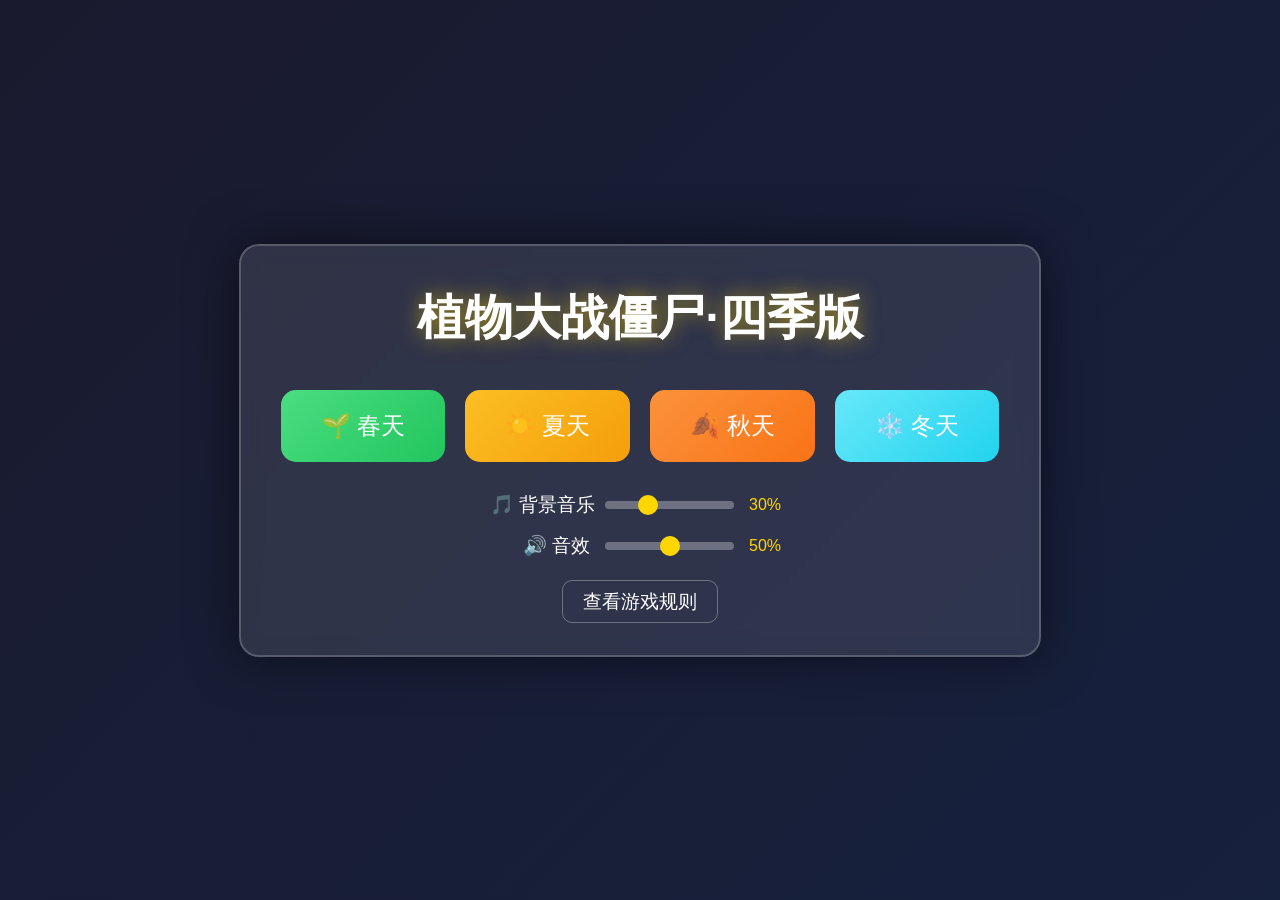
==== commit b5b8ee52: "Update game: audio system + bug fixes" ====
--- a/index.html
+++ b/index.html
@@ -5,58 +5,107 @@
     <meta name="viewport" content="width=device-width, initial-scale=1.0">
     <title>植物大战僵尸·四季版</title>
     <link rel="stylesheet" href="styles.css">
-    <script>
-        // 通用图片回退：master 用 .gif/.webp，本地 zip 包里只有 .png
-        // 必须在 <body> 之前注册（capture 阶段），否则首屏图片失败事件已经触发过
-        document.addEventListener('error', function (e) {
-            if (e.target && e.target.tagName === 'IMG') {
-                var el = e.target;
-                if (el.dataset.fallbackTried) return;
-                var src = el.getAttribute('src') || '';
-                if (/\.(gif|webp)$/i.test(src)) {
-                    el.dataset.fallbackTried = '1';
-                    el.src = src.replace(/\.(gif|webp)$/i, '.png');
-                }
-            }
-        }, true);
-    </script>
 </head>
 <body>
     <div id="game-container">
         <div id="game-menu">
             <h1>植物大战僵尸·四季版</h1>
             <div class="season-select">
-                <button onclick="showPlantPicker('spring')" class="season-btn spring">🌱 春天</button>
-                <button onclick="showPlantPicker('summer')" class="season-btn summer">☀️ 夏天</button>
-                <button onclick="showPlantPicker('autumn')" class="season-btn autumn">🍂 秋天</button>
-                <button onclick="showPlantPicker('winter')" class="season-btn winter">❄️ 冬天</button>
+                <button onclick="startGame('spring')" class="season-btn spring">🌱 春天</button>
+                <button onclick="startGame('summer')" class="season-btn summer">☀️ 夏天</button>
+                <button onclick="startGame('autumn')" class="season-btn autumn">🍂 秋天</button>
+                <button onclick="startGame('winter')" class="season-btn winter">❄️ 冬天</button>
+            </div>
+            <div class="volume-controls">
+                <div class="volume-control">
+                    <label>🎵 背景音乐</label>
+                    <input type="range" id="bgmVolume" min="0" max="100" value="30" oninput="updateBGMVolume(this.value)">
+                    <span id="bgmVolumeValue">30%</span>
+                </div>
+                <div class="volume-control">
+                    <label>🔊 音效</label>
+                    <input type="range" id="sfxVolume" min="0" max="100" value="50" oninput="updateSFXVolume(this.value)">
+                    <span id="sfxVolumeValue">50%</span>
+                </div>
             </div>
             <div class="rules-link">
                 <a href="game_rules.md" target="_blank">查看游戏规则</a>
             </div>
         </div>
 
-        <!-- ===== 新增：选植物界面 ===== -->
-        <div id="plant-picker-screen" class="hidden">
-            <h2>选择本局植物（最多 6 种）</h2>
-            <p class="picker-hint">点击植物卡牌进行选择或取消；选满 6 种后未选的卡牌将变灰</p>
-            <div id="picker-grid"></div>
-            <div class="picker-footer">
-                <div class="picker-counter">
-                    已选：<span id="picker-count">0</span> / <span id="picker-max">6</span>
-                </div>
-                <div class="picker-buttons">
-                    <button id="picker-reset" class="picker-btn secondary">重选</button>
-                    <button id="picker-back" class="picker-btn secondary">返回主菜单</button>
-                    <button id="picker-confirm" class="picker-btn primary" disabled>开始战斗</button>
-                </div>
-            </div>
+        <div id="plant-select-screen" class="hidden">
+            <h1>选择植物</h1>
+            <p>选择最多6种植物携带进入战场</p>
+            <div id="available-plants">
+                <div class="plant-select-card" data-plant="sunflower" onclick="togglePlantSelection('sunflower')">
+                    <img src="图片和动画素材/向日葵.gif" class="plant-icon">
+                    <span class="plant-cost">50</span>
+                </div>
+                <div class="plant-select-card" data-plant="peaShooter" onclick="togglePlantSelection('peaShooter')">
+                    <img src="图片和动画素材/豌豆射手.gif" class="plant-icon">
+                    <span class="plant-cost">100</span>
+                </div>
+                <div class="plant-select-card" data-plant="icePea" onclick="togglePlantSelection('icePea')">
+                    <img src="图片和动画素材/寒冰射手.gif" class="plant-icon">
+                    <span class="plant-cost">175</span>
+                </div>
+                <div class="plant-select-card" data-plant="doublePea" onclick="togglePlantSelection('doublePea')">
+                    <img src="图片和动画素材/双发射手.gif" class="plant-icon">
+                    <span class="plant-cost">200</span>
+                </div>
+                <div class="plant-select-card" data-plant="firePea" onclick="togglePlantSelection('firePea')">
+                    <img src="图片和动画素材/火焰豌豆射手.gif" class="plant-icon">
+                    <span class="plant-cost">175</span>
+                </div>
+                <div class="plant-select-card" data-plant="melonPult" onclick="togglePlantSelection('melonPult')">
+                    <img src="95版/reanim/Melonpult_body.png" class="plant-icon">
+                    <span class="plant-cost">300</span>
+                </div>
+                <div class="plant-select-card" data-plant="cherryBomb" onclick="togglePlantSelection('cherryBomb')">
+                    <img src="图片和动画素材/樱桃炸弹.gif" class="plant-icon">
+                    <span class="plant-cost">150</span>
+                </div>
+                <div class="plant-select-card" data-plant="jalapeno" onclick="togglePlantSelection('jalapeno')">
+                    <img src="图片和动画素材/火爆辣椒.gif" class="plant-icon">
+                    <span class="plant-cost">125</span>
+                </div>
+                <div class="plant-select-card" data-plant="wallnut" onclick="togglePlantSelection('wallnut')">
+                    <img src="图片和动画素材/坚果.png" class="plant-icon">
+                    <span class="plant-cost">50</span>
+                </div>
+                <div class="plant-select-card" data-plant="squash" onclick="togglePlantSelection('squash')">
+                    <img src="图片和动画素材/窝瓜.gif" class="plant-icon">
+                    <span class="plant-cost">50</span>
+                </div>
+                <div class="plant-select-card" data-plant="doomShroom" onclick="togglePlantSelection('doomShroom')">
+                    <img src="95版/reanim/DoomShroom_body.png" class="plant-icon">
+                    <span class="plant-cost">125</span>
+                </div>
+                <div class="plant-select-card" data-plant="sunShroom" onclick="togglePlantSelection('sunShroom')">
+                    <img src="95版/reanim/SunShroom_head.png" class="plant-icon">
+                    <span class="plant-cost">25</span>
+                </div>
+                <div class="plant-select-card" data-plant="puffShroom" onclick="togglePlantSelection('puffShroom')">
+                    <img src="95版/reanim/PuffShroom_head.png" class="plant-icon">
+                    <span class="plant-cost">0</span>
+                </div>
+                <div class="plant-select-card" data-plant="iceShroom" onclick="togglePlantSelection('iceShroom')">
+                    <img src="95版/reanim/IceShroom_body.png" class="plant-icon">
+                    <span class="plant-cost">75</span>
+                </div>
+            </div>
+            <div id="selected-plants-preview">
+                <h3>已选择的植物 (<span id="selected-count">0</span>/6)</h3>
+                <div id="selected-plants-list"></div>
+            </div>
+            <button onclick="confirmPlantSelection()" id="confirm-plant-btn" disabled>开始游戏</button>
+            <button onclick="backToMenu()">返回主菜单</button>
         </div>
 
         <div id="game-area" class="hidden">
             <div id="game-header">
                 <div class="sun-container">
-                    <img src="95版/images/SunBank.png" class="sun-icon" onerror="if(!this.dataset.fb){this.dataset.fb=1;this.src='95版/images/Sun1.gif';}">
+                    <img src="图片和动画素材/阳光.gif" class="sun-icon">
                     <span id="sun-count">150</span>
                 </div>
                 <div class="wave-info">
@@ -70,76 +119,77 @@
                     <img src="95版/images/Shovel.png" style="width:30px;height:30px;">
                 </button>
                 <button id="pause-btn" onclick="togglePause()">暂停</button>
+                <button onclick="restartGame()">重新开始</button>
             </div>
 
             <div id="plant-selector">
                 <div class="plant-card" data-plant="sunflower" onclick="selectPlant('sunflower')">
-                    <img src="95版/reanim/SunFlower_head.png" onerror="if(!this.dataset.fb){this.dataset.fb=1;this.src='95版/reanim/SunFlower_head.gif';}" class="plant-icon">
+                    <img src="图片和动画素材/向日葵.gif" class="plant-icon">
                     <span class="plant-cost">50</span>
                     <div class="plant-cooldown" id="cd-sunflower"></div>
                 </div>
                 <div class="plant-card" data-plant="peaShooter" onclick="selectPlant('peaShooter')">
-                    <img src="95版/reanim/PeaShooter_Head.png" onerror="if(!this.dataset.fb){this.dataset.fb=1;this.src='95版/reanim/PeaShooter_Head.gif';}" class="plant-icon">
+                    <img src="图片和动画素材/豌豆射手.gif" class="plant-icon">
                     <span class="plant-cost">100</span>
                     <div class="plant-cooldown" id="cd-peaShooter"></div>
                 </div>
                 <div class="plant-card" data-plant="icePea" onclick="selectPlant('icePea')">
-                    <img src="95版/reanim/SnowPea_head.png" onerror="if(!this.dataset.fb){this.dataset.fb=1;this.src='95版/reanim/SnowPea_head.gif';}" class="plant-icon">
-                    <span class="plant-cost">100</span>
+                    <img src="图片和动画素材/寒冰射手.gif" class="plant-icon">
+                    <span class="plant-cost">175</span>
                     <div class="plant-cooldown" id="cd-icePea"></div>
                 </div>
                 <div class="plant-card" data-plant="doublePea" onclick="selectPlant('doublePea')">
-                    <img src="95版/reanim/ThreePeater_head.png" onerror="if(!this.dataset.fb){this.dataset.fb=1;this.src='95版/reanim/ThreePeater_head.gif';}" class="plant-icon">
+                    <img src="图片和动画素材/双发射手.gif" class="plant-icon">
                     <span class="plant-cost">200</span>
                     <div class="plant-cooldown" id="cd-doublePea"></div>
                 </div>
                 <div class="plant-card" data-plant="firePea" onclick="selectPlant('firePea')">
-                    <img src="95版/reanim/PeaShooter_Head.png" onerror="if(!this.dataset.fb){this.dataset.fb=1;this.src='95版/reanim/PeaShooter_Head.gif';}" class="plant-icon">
+                    <img src="图片和动画素材/火焰豌豆射手.gif" class="plant-icon">
                     <span class="plant-cost">175</span>
                     <div class="plant-cooldown" id="cd-firePea"></div>
                 </div>
                 <div class="plant-card" data-plant="melonPult" onclick="selectPlant('melonPult')">
-                    <img src="95版/reanim/Melonpult_body.png" onerror="if(!this.dataset.fb){this.dataset.fb=1;this.src='95版/reanim/Melonpult_body.webp';}" class="plant-icon">
+                    <img src="95版/reanim/Melonpult_body.png" class="plant-icon">
                     <span class="plant-cost">300</span>
                     <div class="plant-cooldown" id="cd-melonPult"></div>
                 </div>
                 <div class="plant-card" data-plant="cherryBomb" onclick="selectPlant('cherryBomb')">
-                    <img src="95版/reanim/CherryBomb_left1.png" onerror="if(!this.dataset.fb){this.dataset.fb=1;this.src='95版/reanim/CherryBomb_left1.gif';}" class="plant-icon">
+                    <img src="图片和动画素材/樱桃炸弹.gif" class="plant-icon">
                     <span class="plant-cost">150</span>
                     <div class="plant-cooldown" id="cd-cherryBomb"></div>
                 </div>
                 <div class="plant-card" data-plant="jalapeno" onclick="selectPlant('jalapeno')">
-                    <img src="95版/reanim/Jalapeno_body.png" onerror="if(!this.dataset.fb){this.dataset.fb=1;this.src='95版/reanim/Jalapeno_body.gif';}" class="plant-icon">
+                    <img src="图片和动画素材/火爆辣椒.gif" class="plant-icon">
                     <span class="plant-cost">125</span>
                     <div class="plant-cooldown" id="cd-jalapeno"></div>
                 </div>
                 <div class="plant-card" data-plant="wallnut" onclick="selectPlant('wallnut')">
-                    <img src="95版/reanim/Wallnut_body.png" onerror="if(!this.dataset.fb){this.dataset.fb=1;this.src='95版/reanim/Wallnut_body.gif';}" class="plant-icon">
+                    <img src="图片和动画素材/坚果.png" class="plant-icon">
                     <span class="plant-cost">50</span>
                     <div class="plant-cooldown" id="cd-wallnut"></div>
                 </div>
                 <div class="plant-card" data-plant="squash" onclick="selectPlant('squash')">
-                    <img src="95版/reanim/Squash_body.png" onerror="if(!this.dataset.fb){this.dataset.fb=1;this.src='95版/reanim/Squash_body.gif';}" class="plant-icon">
+                    <img src="图片和动画素材/窝瓜.gif" class="plant-icon">
                     <span class="plant-cost">50</span>
                     <div class="plant-cooldown" id="cd-squash"></div>
                 </div>
                 <div class="plant-card" data-plant="doomShroom" onclick="selectPlant('doomShroom')">
-                    <img src="95版/reanim/DoomShroom_body.png" onerror="if(!this.dataset.fb){this.dataset.fb=1;this.src='95版/reanim/DoomShroom_body.gif';}" class="plant-icon">
+                    <img src="95版/reanim/DoomShroom_body.png" class="plant-icon">
                     <span class="plant-cost">125</span>
                     <div class="plant-cooldown" id="cd-doomShroom"></div>
                 </div>
                 <div class="plant-card" data-plant="sunShroom" onclick="selectPlant('sunShroom')">
-                    <img src="95版/reanim/SunShroom_head.png" onerror="if(!this.dataset.fb){this.dataset.fb=1;this.src='95版/reanim/SunShroom_head.gif';}" class="plant-icon">
+                    <img src="95版/reanim/SunShroom_head.png" class="plant-icon">
                     <span class="plant-cost">25</span>
                     <div class="plant-cooldown" id="cd-sunShroom"></div>
                 </div>
                 <div class="plant-card" data-plant="puffShroom" onclick="selectPlant('puffShroom')">
-                    <img src="95版/reanim/PuffShroom_head.png" onerror="if(!this.dataset.fb){this.dataset.fb=1;this.src='95版/reanim/PuffShroom_head.gif';}" class="plant-icon">
+                    <img src="95版/reanim/PuffShroom_head.png" class="plant-icon">
                     <span class="plant-cost">0</span>
                     <div class="plant-cooldown" id="cd-puffShroom"></div>
                 </div>
                 <div class="plant-card" data-plant="iceShroom" onclick="selectPlant('iceShroom')">
-                    <img src="95版/reanim/IceShroom_body.png" onerror="if(!this.dataset.fb){this.dataset.fb=1;this.src='95版/reanim/IceShroom_body.gif';}" class="plant-icon">
+                    <img src="95版/reanim/IceShroom_body.png" class="plant-icon">
                     <span class="plant-cost">75</span>
                     <div class="plant-cooldown" id="cd-iceShroom"></div>
                 </div>
@@ -204,41 +254,55 @@
                     </div>
                 </div>
                 <div class="lawnmower-row" data-row="0">
-                    <img src="95版/reanim/LawnMower_body.png" onerror="if(!this.dataset.fb){this.dataset.fb=1;this.src='95版/reanim/LawnMower_body.gif';}" class="lawnmower" id="lawnmower-0">
+                    <img src="95版/reanim/LawnMower_body.png" class="lawnmower" id="lawnmower-0">
                 </div>
                 <div class="lawnmower-row" data-row="1">
-                    <img src="95版/reanim/LawnMower_body.png" onerror="if(!this.dataset.fb){this.dataset.fb=1;this.src='95版/reanim/LawnMower_body.gif';}" class="lawnmower" id="lawnmower-1">
+                    <img src="95版/reanim/LawnMower_body.png" class="lawnmower" id="lawnmower-1">
                 </div>
                 <div class="lawnmower-row" data-row="2">
-                    <img src="95版/reanim/LawnMower_body.png" onerror="if(!this.dataset.fb){this.dataset.fb=1;this.src='95版/reanim/LawnMower_body.gif';}" class="lawnmower" id="lawnmower-2">
+                    <img src="95版/reanim/LawnMower_body.png" class="lawnmower" id="lawnmower-2">
                 </div>
                 <div class="lawnmower-row" data-row="3">
-                    <img src="95版/reanim/LawnMower_body.png" onerror="if(!this.dataset.fb){this.dataset.fb=1;this.src='95版/reanim/LawnMower_body.gif';}" class="lawnmower" id="lawnmower-3">
+                    <img src="95版/reanim/LawnMower_body.png" class="lawnmower" id="lawnmower-3">
                 </div>
                 <div class="lawnmower-row" data-row="4">
-                    <img src="95版/reanim/LawnMower_body.png" onerror="if(!this.dataset.fb){this.dataset.fb=1;this.src='95版/reanim/LawnMower_body.gif';}" class="lawnmower" id="lawnmower-4">
+                    <img src="95版/reanim/LawnMower_body.png" class="lawnmower" id="lawnmower-4">
                 </div>
             </div>
 
             <div id="game-over" class="hidden">
                 <h2 id="game-over-title">游戏结束</h2>
                 <p id="game-over-message"></p>
+                <button onclick="restartGame()">重新开始</button>
                 <button onclick="backToMenu()">返回主菜单</button>
             </div>
 
             <div id="pause-overlay" class="hidden">
                 <h2>游戏暂停</h2>
+                <div class="volume-controls">
+                    <div class="volume-control">
+                        <label>🎵 背景音乐</label>
+                        <input type="range" id="pauseBGMVolume" min="0" max="100" value="30" oninput="updateBGMVolume(this.value)">
+                        <span id="pauseBGMVolumeValue">30%</span>
+                    </div>
+                    <div class="volume-control">
+                        <label>🔊 音效</label>
+                        <input type="range" id="pauseSFXVolume" min="0" max="100" value="50" oninput="updateSFXVolume(this.value)">
+                        <span id="pauseSFXVolumeValue">50%</span>
+                    </div>
+                </div>
                 <button onclick="togglePause()">继续游戏</button>
+                <button onclick="restartGame()">重新开始</button>
                 <button onclick="backToMenu()">返回主菜单</button>
             </div>
         </div>
     </div>
 
+    <script src="audio.js"></script>
     <script src="game.js"></script>
     <script src="plants.js"></script>
     <script src="zombies.js"></script>
     <script src="levels.js"></script>
-    <script src="plant-picker.js"></script>
     <script src="main.js"></script>
 </body>
 </html>
--- a/styles.css
+++ b/styles.css
@@ -75,6 +75,55 @@
     background: linear-gradient(135deg, #67e8f9 0%, #22d3ee 100%);
 }
 
+.volume-controls {
+    margin-top: 30px;
+    display: flex;
+    flex-direction: column;
+    gap: 15px;
+    align-items: center;
+}
+
+.volume-control {
+    display: flex;
+    align-items: center;
+    gap: 15px;
+    width: 100%;
+    max-width: 300px;
+}
+
+.volume-control label {
+    color: #fff;
+    font-size: 1.2rem;
+    min-width: 100px;
+    text-align: right;
+    white-space: nowrap;
+}
+
+.volume-control input[type="range"] {
+    flex: 1;
+    height: 8px;
+    border-radius: 4px;
+    background: rgba(255, 255, 255, 0.3);
+    outline: none;
+    -webkit-appearance: none;
+}
+
+.volume-control input[type="range"]::-webkit-slider-thumb {
+    -webkit-appearance: none;
+    width: 20px;
+    height: 20px;
+    border-radius: 50%;
+    background: #ffd700;
+    cursor: pointer;
+}
+
+.volume-control span {
+    color: #ffd700;
+    font-size: 1rem;
+    min-width: 50px;
+    text-align: left;
+}
+
 .rules-link {
     margin-top: 30px;
 }
@@ -93,6 +142,170 @@
     background: rgba(255, 255, 255, 0.2);
 }
 
+#plant-select-screen {
+    text-align: center;
+    background: rgba(255, 255, 255, 0.1);
+    backdrop-filter: blur(10px);
+    padding: 40px;
+    border-radius: 20px;
+    border: 2px solid rgba(255, 255, 255, 0.2);
+    box-shadow: 0 0 50px rgba(0, 0, 0, 0.5);
+    max-height: 90vh;
+    overflow-y: auto;
+}
+
+#plant-select-screen h1 {
+    color: #fff;
+    font-size: 2.5rem;
+    margin-bottom: 20px;
+    text-shadow: 0 0 20px rgba(255, 215, 0, 0.5);
+}
+
+#plant-select-screen p {
+    color: rgba(255, 255, 255, 0.8);
+    font-size: 1.2rem;
+    margin-bottom: 30px;
+}
+
+#available-plants {
+    display: flex;
+    flex-wrap: wrap;
+    gap: 15px;
+    justify-content: center;
+    margin-bottom: 30px;
+    max-height: 300px;
+    overflow-y: auto;
+}
+
+.plant-select-card {
+    width: 80px;
+    height: 100px;
+    background: rgba(255, 255, 255, 0.2);
+    border-radius: 10px;
+    padding: 10px;
+    cursor: pointer;
+    transition: all 0.3s ease;
+    border: 2px solid transparent;
+    display: flex;
+    flex-direction: column;
+    align-items: center;
+    justify-content: center;
+}
+
+.plant-select-card:hover {
+    transform: scale(1.1);
+    background: rgba(255, 255, 255, 0.3);
+}
+
+.plant-select-card.selected {
+    border: 2px solid #ffd700;
+    background: rgba(255, 215, 0, 0.3);
+}
+
+.plant-select-card.disabled {
+    opacity: 0.5;
+    cursor: not-allowed;
+}
+
+.plant-select-card.disabled:hover {
+    transform: scale(1);
+}
+
+.plant-select-card .plant-icon {
+    width: 50px;
+    height: 50px;
+    object-fit: contain;
+    margin-bottom: 5px;
+}
+
+.plant-select-card .plant-cost {
+    color: #ffd700;
+    font-weight: bold;
+    font-size: 1rem;
+}
+
+#selected-plants-preview {
+    margin-bottom: 30px;
+}
+
+#selected-plants-preview h3 {
+    color: #fff;
+    font-size: 1.5rem;
+    margin-bottom: 15px;
+}
+
+#selected-plants-list {
+    display: flex;
+    flex-wrap: wrap;
+    gap: 10px;
+    justify-content: center;
+}
+
+.selected-plant-preview {
+    width: 70px;
+    height: 80px;
+    background: rgba(255, 215, 0, 0.3);
+    border-radius: 8px;
+    padding: 8px;
+    display: flex;
+    flex-direction: column;
+    align-items: center;
+    justify-content: center;
+    position: relative;
+}
+
+.selected-plant-preview .plant-icon {
+    width: 40px;
+    height: 40px;
+    object-fit: contain;
+    margin-bottom: 3px;
+}
+
+.selected-plant-preview .plant-cost {
+    color: #ffd700;
+    font-weight: bold;
+    font-size: 0.9rem;
+}
+
+.selected-plant-preview .remove-btn {
+    position: absolute;
+    top: -5px;
+    right: -5px;
+    width: 20px;
+    height: 20px;
+    background: red;
+    border-radius: 50%;
+    color: white;
+    font-size: 0.7rem;
+    display: flex;
+    align-items: center;
+    justify-content: center;
+    cursor: pointer;
+}
+
+#confirm-plant-btn {
+    padding: 15px 40px;
+    font-size: 1.5rem;
+    border: none;
+    border-radius: 15px;
+    cursor: pointer;
+    transition: all 0.3s ease;
+    background: rgba(255, 215, 0, 0.8);
+    color: #1a1a2e;
+    font-weight: bold;
+    margin-right: 15px;
+}
+
+#confirm-plant-btn:hover:not(:disabled) {
+    transform: scale(1.1);
+    box-shadow: 0 0 30px rgba(255, 215, 0, 0.5);
+}
+
+#confirm-plant-btn:disabled {
+    background: rgba(255, 255, 255, 0.3);
+    cursor: not-allowed;
+}
+
 #game-area {
     width: 100%;
     height: 100%;
@@ -122,8 +335,8 @@
 }
 
 .sun-icon {
-    width: 80px;
-    height: 80px;
+    width: 40px;
+    height: 40px;
     animation: sunPulse 2s infinite;
 }
 
@@ -204,6 +417,13 @@
     width: 50px;
     height: 50px;
     object-fit: contain;
+}
+
+.plant-card[data-plant="firePea"] .plant-icon {
+    width: 100px;
+    height: 100px;
+    margin: -25px auto;
+    display: block;
 }
 
 .plant-cost {
@@ -228,7 +448,6 @@
     position: relative;
     background: url('95版/images/background1.jpg') center/cover;
     overflow: hidden;
-    transition: filter 0.5s ease;
 }
 
 #lawn {
@@ -272,6 +491,12 @@
     position: absolute;
     top: 0;
     left: 0;
+}
+
+.plant-in-cell.fire-pea {
+    width: 120%;
+    height: 120%;
+    transform: translate(-10%, -10%);
 }
 
 .lawnmower-row {
@@ -311,12 +536,11 @@
 
 .zombie {
     position: absolute;
-    width: 100px;
-    height: 120px;
+    width: 140px;
+    height: 168px;
     z-index: 5;
     transition: left 0.1s linear;
-    transform: scale(1.8);
-    transform-origin: bottom center;
+    pointer-events: none;
 }
 
 .zombie img {
@@ -336,18 +560,21 @@
 .projectile.pea {
     background: #22c55e;
     border-radius: 50%;
+    animation: peaPulse 0.2s ease-in-out infinite;
 }
 
 .projectile.icePea {
     background: #67e8f9;
     border-radius: 50%;
     box-shadow: 0 0 10px rgba(103, 232, 249, 0.5);
+    animation: iceGlow 0.3s ease-in-out infinite;
 }
 
 .projectile.firePea {
     background: #ef4444;
     border-radius: 50%;
     box-shadow: 0 0 15px rgba(239, 68, 68, 0.8);
+    animation: fireGlow 0.2s ease-in-out infinite;
 }
 
 .projectile.melon {
@@ -355,21 +582,30 @@
     border-radius: 50%;
     width: 30px;
     height: 30px;
-}
-
-.sun-item {
-    position: absolute;
-    width: 50px;
-    height: 50px;
-    z-index: 15;
-    animation: sunFall 5s ease-in forwards;
-    cursor: pointer;
-}
-
-@keyframes sunFall {
-    0% { transform: translateY(-100px); opacity: 1; }
-    100% { transform: translateY(100vh); opacity: 0; }
-}
+    animation: melonSpin 0.3s linear infinite;
+}
+
+@keyframes peaPulse {
+    0%, 100% { transform: scale(1); }
+    50% { transform: scale(1.1); }
+}
+
+@keyframes iceGlow {
+    0%, 100% { box-shadow: 0 0 10px rgba(103, 232, 249, 0.5); }
+    50% { box-shadow: 0 0 20px rgba(103, 232, 249, 0.8); }
+}
+
+@keyframes fireGlow {
+    0%, 100% { box-shadow: 0 0 15px rgba(239, 68, 68, 0.8); }
+    50% { box-shadow: 0 0 25px rgba(239, 68, 68, 1); }
+}
+
+@keyframes melonSpin {
+    0% { transform: rotate(0deg); }
+    100% { transform: rotate(360deg); }
+}
+
+
 
 #game-over, #pause-overlay {
     position: absolute;
@@ -458,6 +694,7 @@
     background: #fb923c;
     border-radius: 50% 0 50% 50%;
     animation: leafFall 10s linear infinite;
+    pointer-events: none;
 }
 
 @keyframes leafFall {
@@ -478,6 +715,7 @@
     background: #fff;
     border-radius: 50%;
     animation: snowFall 8s linear infinite;
+    pointer-events: none;
 }
 
 @keyframes snowFall {
@@ -551,6 +789,7 @@
     height: 20px;
     background: linear-gradient(to bottom, transparent, rgba(174, 194, 224, 0.8));
     animation: rainFall 0.5s linear infinite;
+    pointer-events: none;
 }
 
 @keyframes rainFall {
@@ -647,9 +886,9 @@
 
 .sun-item {
     position: absolute;
-    width: 100px;
-    height: 100px;
-    z-index: 15;
+    width: 112px;
+    height: 112px;
+    z-index: 9999;
     cursor: pointer;
     transition: transform 0.2s ease;
 }
@@ -731,218 +970,4 @@
     background: #FF6347;
     border-color: #FF4500;
     box-shadow: 0 0 10px rgba(255, 99, 71, 0.5);
-}
-/* ============================================
-   选植物界面（plant-picker）样式
-   ============================================ */
-
-#plant-picker-screen {
-    text-align: center;
-    background: rgba(255, 255, 255, 0.1);
-    backdrop-filter: blur(10px);
-    padding: 30px 40px;
-    border-radius: 20px;
-    border: 2px solid rgba(255, 255, 255, 0.2);
-    box-shadow: 0 0 50px rgba(0, 0, 0, 0.5);
-    max-width: 1100px;
-    width: 90vw;
-    max-height: 90vh;
-    overflow-y: auto;
-    color: #fff;
-}
-
-#plant-picker-screen h2 {
-    font-size: 2.2rem;
-    margin-bottom: 8px;
-    text-shadow: 0 0 20px rgba(255, 215, 0, 0.5);
-}
-
-.picker-hint {
-    color: rgba(255, 255, 255, 0.75);
-    margin-bottom: 20px;
-    font-size: 0.95rem;
-}
-
-#picker-grid {
-    display: grid;
-    grid-template-columns: repeat(7, 1fr);
-    gap: 12px;
-    margin: 20px 0;
-}
-
-.picker-card {
-    position: relative;
-    background: rgba(255, 255, 255, 0.15);
-    border: 2px solid rgba(255, 255, 255, 0.25);
-    border-radius: 12px;
-    padding: 10px 6px 8px;
-    cursor: pointer;
-    transition: transform 0.15s ease, background 0.15s ease, border-color 0.15s ease, opacity 0.2s ease;
-    user-select: none;
-    display: flex;
-    flex-direction: column;
-    align-items: center;
-}
-
-.picker-card:hover:not(.disabled) {
-    transform: translateY(-3px);
-    background: rgba(255, 255, 255, 0.22);
-    border-color: rgba(255, 215, 0, 0.6);
-}
-
-.picker-card.selected {
-    background: rgba(255, 215, 0, 0.25);
-    border-color: #FFD700;
-    box-shadow: 0 0 15px rgba(255, 215, 0, 0.5);
-}
-
-.picker-card.disabled {
-    opacity: 0.35;
-    cursor: not-allowed;
-    filter: grayscale(0.7);
-}
-
-.picker-icon {
-    width: 56px;
-    height: 56px;
-    object-fit: contain;
-    image-rendering: pixelated;
-}
-
-.picker-name {
-    margin-top: 4px;
-    font-size: 0.85rem;
-    color: #fff;
-    font-weight: 600;
-    text-shadow: 0 1px 2px rgba(0, 0, 0, 0.6);
-}
-
-.picker-cost {
-    position: absolute;
-    top: 4px;
-    left: 6px;
-    font-size: 0.8rem;
-    color: #FFD700;
-    font-weight: 700;
-    text-shadow: 0 0 4px rgba(0, 0, 0, 0.8);
-}
-
-.picker-checkmark {
-    position: absolute;
-    top: 2px;
-    right: 4px;
-    width: 22px;
-    height: 22px;
-    background: #2ecc71;
-    color: #fff;
-    border-radius: 50%;
-    display: flex;
-    align-items: center;
-    justify-content: center;
-    font-size: 0.8rem;
-    font-weight: bold;
-    box-shadow: 0 0 6px rgba(46, 204, 113, 0.6);
-}
-
-.picker-footer {
-    display: flex;
-    justify-content: space-between;
-    align-items: center;
-    margin-top: 18px;
-    flex-wrap: wrap;
-    gap: 10px;
-}
-
-.picker-counter {
-    font-size: 1.1rem;
-    color: #fff;
-    background: rgba(0, 0, 0, 0.3);
-    padding: 6px 14px;
-    border-radius: 20px;
-    border: 1px solid rgba(255, 255, 255, 0.2);
-}
-
-.picker-counter #picker-count {
-    color: #FFD700;
-    font-weight: bold;
-    font-size: 1.3rem;
-}
-
-.picker-buttons {
-    display: flex;
-    gap: 10px;
-    flex-wrap: wrap;
-}
-
-.picker-btn {
-    padding: 10px 22px;
-    font-size: 1rem;
-    border: 2px solid rgba(255, 255, 255, 0.4);
-    border-radius: 25px;
-    cursor: pointer;
-    background: rgba(255, 255, 255, 0.15);
-    color: #fff;
-    transition: all 0.2s ease;
-    font-weight: 600;
-}
-
-.picker-btn:hover:not(:disabled) {
-    transform: translateY(-2px);
-    background: rgba(255, 255, 255, 0.28);
-}
-
-.picker-btn.primary {
-    background: linear-gradient(135deg, #2ecc71, #27ae60);
-    border-color: #27ae60;
-    color: #fff;
-}
-
-.picker-btn.primary:hover:not(:disabled) {
-    background: linear-gradient(135deg, #27ae60, #1e8449);
-    box-shadow: 0 0 15px rgba(46, 204, 113, 0.5);
-}
-
-.picker-btn.primary:disabled {
-    background: rgba(120, 120, 120, 0.5);
-    border-color: rgba(255, 255, 255, 0.2);
-    color: rgba(255, 255, 255, 0.5);
-    cursor: not-allowed;
-}
-
-.picker-btn.secondary {
-    background: rgba(255, 255, 255, 0.1);
-}
-
-.picker-hint.flash {
-    animation: pickerFlash 0.5s ease;
-}
-
-@keyframes pickerFlash {
-    0%   { color: #fff; }
-    50%  { color: #ff5252; font-weight: 700; }
-    100% { color: rgba(255, 255, 255, 0.75); }
-}
-
-/* 游戏内选植物栏中被隐藏的卡 */
-.plant-card.picker-hidden {
-    display: none;
-}
-
-/* 响应式 */
-@media (max-width: 900px) {
-    #picker-grid {
-        grid-template-columns: repeat(4, 1fr);
-    }
-}
-
-@media (max-width: 600px) {
-    #picker-grid {
-        grid-template-columns: repeat(3, 1fr);
-    }
-    #plant-picker-screen {
-        padding: 20px;
-    }
-    #plant-picker-screen h2 {
-        font-size: 1.6rem;
-    }
-}
+}
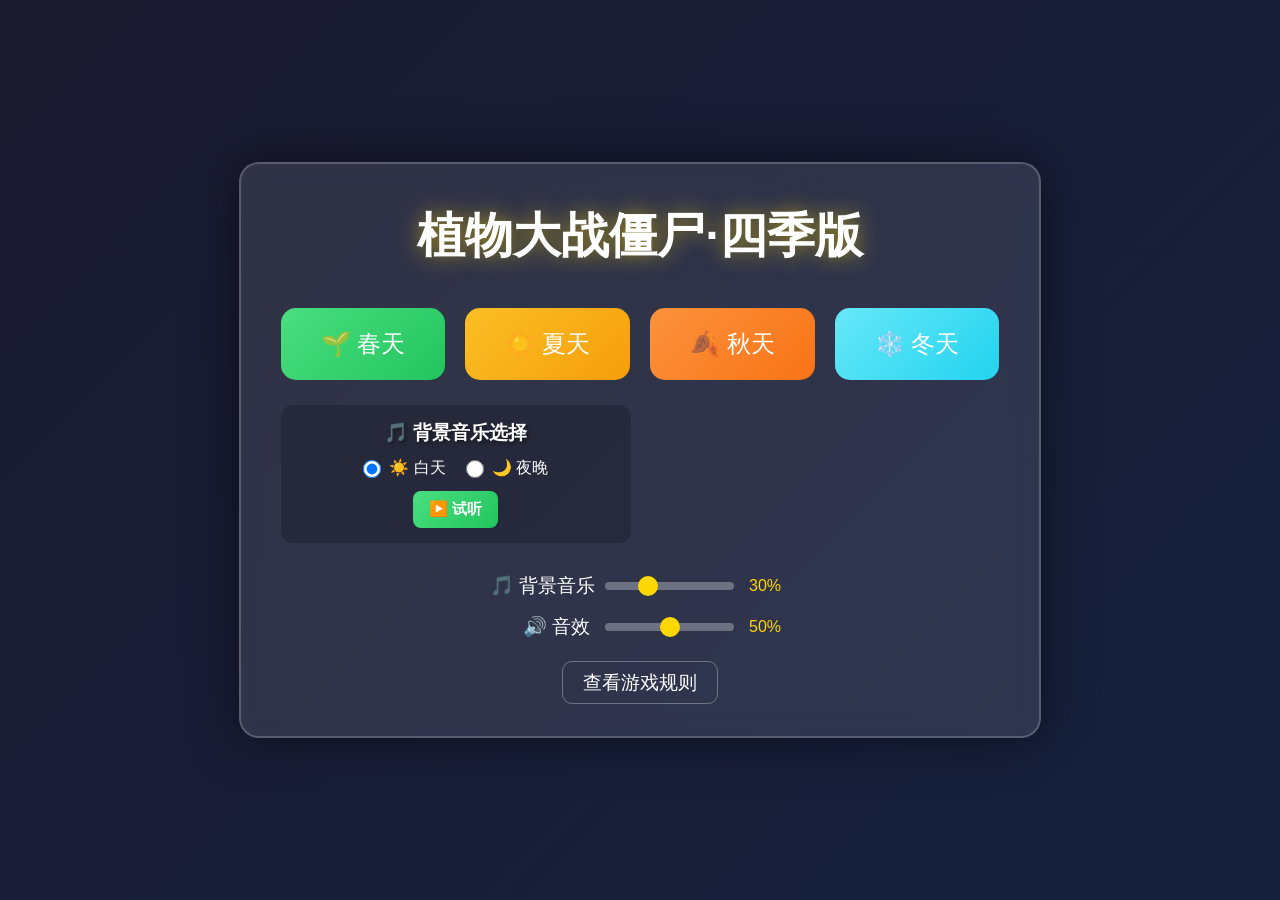
==== commit 5efa217e: "feat: 替换合成音效为真实音频文件，添加BGM选择功能" ====
--- a/index.html
+++ b/index.html
@@ -16,6 +16,23 @@
                 <button onclick="startGame('autumn')" class="season-btn autumn">🍂 秋天</button>
                 <button onclick="startGame('winter')" class="season-btn winter">❄️ 冬天</button>
             </div>
+            <div class="bgm-selector">
+                <label>🎵 背景音乐选择</label>
+                <div class="bgm-options">
+                    <label class="bgm-option">
+                        <input type="radio" name="bgmChoice" value="day" checked onchange="selectBGM('day')">
+                        <span>☀️ 白天</span>
+                    </label>
+                    <label class="bgm-option">
+                        <input type="radio" name="bgmChoice" value="night" onchange="selectBGM('night')">
+                        <span>🌙 夜晚</span>
+                    </label>
+                </div>
+                <div class="bgm-preview">
+                    <button onclick="previewBGM()" id="previewBGMbtn">▶️ 试听</button>
+                    <button onclick="stopPreviewBGM()" id="stopPreviewBGMbtn" style="display:none;">⏹️ 停止</button>
+                </div>
+            </div>
             <div class="volume-controls">
                 <div class="volume-control">
                     <label>🎵 背景音乐</label>
--- a/styles.css
+++ b/styles.css
@@ -73,6 +73,70 @@
 
 .season-btn.winter {
     background: linear-gradient(135deg, #67e8f9 0%, #22d3ee 100%);
+}
+
+.bgm-selector {
+    margin-top: 25px;
+    display: flex;
+    flex-direction: column;
+    gap: 12px;
+    align-items: center;
+    padding: 15px 20px;
+    background: rgba(0, 0, 0, 0.2);
+    border-radius: 12px;
+    width: 100%;
+    max-width: 350px;
+    box-sizing: border-box;
+}
+
+.bgm-selector > label {
+    color: #fff;
+    font-size: 1.2rem;
+    font-weight: bold;
+    text-shadow: 2px 2px 4px rgba(0, 0, 0, 0.5);
+}
+
+.bgm-options {
+    display: flex;
+    gap: 20px;
+}
+
+.bgm-option {
+    display: flex;
+    align-items: center;
+    gap: 8px;
+    color: #fff;
+    font-size: 1rem;
+    cursor: pointer;
+    user-select: none;
+}
+
+.bgm-option input[type="radio"] {
+    width: 18px;
+    height: 18px;
+    cursor: pointer;
+}
+
+.bgm-preview {
+    display: flex;
+    gap: 10px;
+}
+
+.bgm-preview button {
+    padding: 8px 16px;
+    font-size: 0.95rem;
+    border: none;
+    border-radius: 8px;
+    cursor: pointer;
+    background: linear-gradient(135deg, #4ade80 0%, #22c55e 100%);
+    color: white;
+    font-weight: bold;
+    transition: transform 0.2s, box-shadow 0.2s;
+}
+
+.bgm-preview button:hover {
+    transform: translateY(-2px);
+    box-shadow: 0 4px 12px rgba(0, 0, 0, 0.3);
 }
 
 .volume-controls {
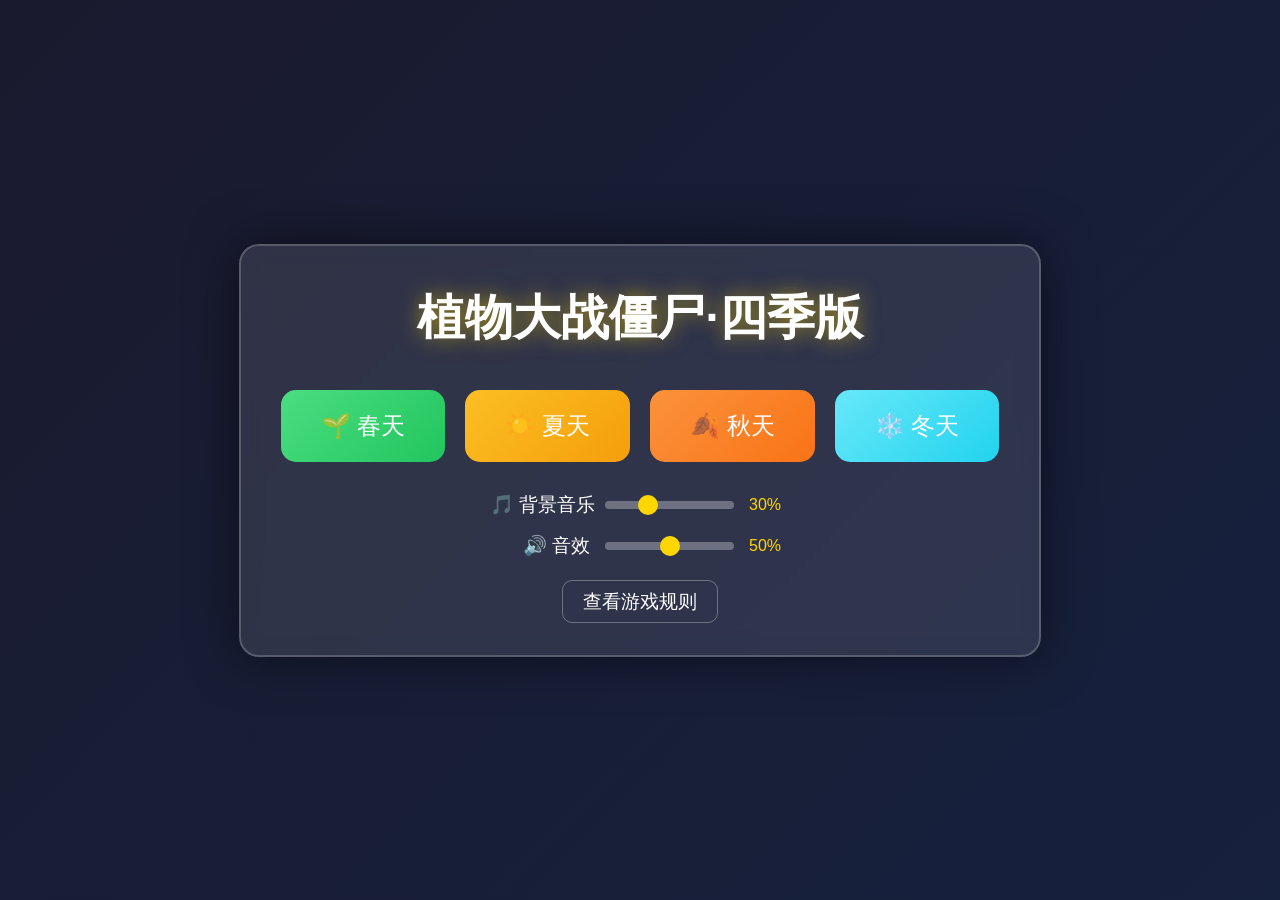
==== commit 4fc30494: "feat: add gameplay hud and keyboard shortcuts" ====
--- a/index.html
+++ b/index.html
@@ -1,325 +1,334 @@
-<!DOCTYPE html>
-<html lang="zh-CN">
-<head>
-    <meta charset="UTF-8">
-    <meta name="viewport" content="width=device-width, initial-scale=1.0">
-    <title>植物大战僵尸·四季版</title>
-    <link rel="stylesheet" href="styles.css">
-</head>
-<body>
-    <div id="game-container">
-        <div id="game-menu">
-            <h1>植物大战僵尸·四季版</h1>
-            <div class="season-select">
-                <button onclick="startGame('spring')" class="season-btn spring">🌱 春天</button>
-                <button onclick="startGame('summer')" class="season-btn summer">☀️ 夏天</button>
-                <button onclick="startGame('autumn')" class="season-btn autumn">🍂 秋天</button>
-                <button onclick="startGame('winter')" class="season-btn winter">❄️ 冬天</button>
-            </div>
-            <div class="bgm-selector">
-                <label>🎵 背景音乐选择</label>
-                <div class="bgm-options">
-                    <label class="bgm-option">
-                        <input type="radio" name="bgmChoice" value="day" checked onchange="selectBGM('day')">
-                        <span>☀️ 白天</span>
-                    </label>
-                    <label class="bgm-option">
-                        <input type="radio" name="bgmChoice" value="night" onchange="selectBGM('night')">
-                        <span>🌙 夜晚</span>
-                    </label>
-                </div>
-                <div class="bgm-preview">
-                    <button onclick="previewBGM()" id="previewBGMbtn">▶️ 试听</button>
-                    <button onclick="stopPreviewBGM()" id="stopPreviewBGMbtn" style="display:none;">⏹️ 停止</button>
-                </div>
-            </div>
-            <div class="volume-controls">
-                <div class="volume-control">
-                    <label>🎵 背景音乐</label>
-                    <input type="range" id="bgmVolume" min="0" max="100" value="30" oninput="updateBGMVolume(this.value)">
-                    <span id="bgmVolumeValue">30%</span>
-                </div>
-                <div class="volume-control">
-                    <label>🔊 音效</label>
-                    <input type="range" id="sfxVolume" min="0" max="100" value="50" oninput="updateSFXVolume(this.value)">
-                    <span id="sfxVolumeValue">50%</span>
-                </div>
-            </div>
-            <div class="rules-link">
-                <a href="game_rules.md" target="_blank">查看游戏规则</a>
-            </div>
-        </div>
-
-        <div id="plant-select-screen" class="hidden">
-            <h1>选择植物</h1>
-            <p>选择最多6种植物携带进入战场</p>
-            <div id="available-plants">
-                <div class="plant-select-card" data-plant="sunflower" onclick="togglePlantSelection('sunflower')">
-                    <img src="图片和动画素材/向日葵.gif" class="plant-icon">
-                    <span class="plant-cost">50</span>
-                </div>
-                <div class="plant-select-card" data-plant="peaShooter" onclick="togglePlantSelection('peaShooter')">
-                    <img src="图片和动画素材/豌豆射手.gif" class="plant-icon">
-                    <span class="plant-cost">100</span>
-                </div>
-                <div class="plant-select-card" data-plant="icePea" onclick="togglePlantSelection('icePea')">
-                    <img src="图片和动画素材/寒冰射手.gif" class="plant-icon">
-                    <span class="plant-cost">175</span>
-                </div>
-                <div class="plant-select-card" data-plant="doublePea" onclick="togglePlantSelection('doublePea')">
-                    <img src="图片和动画素材/双发射手.gif" class="plant-icon">
-                    <span class="plant-cost">200</span>
-                </div>
-                <div class="plant-select-card" data-plant="firePea" onclick="togglePlantSelection('firePea')">
-                    <img src="图片和动画素材/火焰豌豆射手.gif" class="plant-icon">
-                    <span class="plant-cost">175</span>
-                </div>
-                <div class="plant-select-card" data-plant="melonPult" onclick="togglePlantSelection('melonPult')">
-                    <img src="95版/reanim/Melonpult_body.png" class="plant-icon">
-                    <span class="plant-cost">300</span>
-                </div>
-                <div class="plant-select-card" data-plant="cherryBomb" onclick="togglePlantSelection('cherryBomb')">
-                    <img src="图片和动画素材/樱桃炸弹.gif" class="plant-icon">
-                    <span class="plant-cost">150</span>
-                </div>
-                <div class="plant-select-card" data-plant="jalapeno" onclick="togglePlantSelection('jalapeno')">
-                    <img src="图片和动画素材/火爆辣椒.gif" class="plant-icon">
-                    <span class="plant-cost">125</span>
-                </div>
-                <div class="plant-select-card" data-plant="wallnut" onclick="togglePlantSelection('wallnut')">
-                    <img src="图片和动画素材/坚果.png" class="plant-icon">
-                    <span class="plant-cost">50</span>
-                </div>
-                <div class="plant-select-card" data-plant="squash" onclick="togglePlantSelection('squash')">
-                    <img src="图片和动画素材/窝瓜.gif" class="plant-icon">
-                    <span class="plant-cost">50</span>
-                </div>
-                <div class="plant-select-card" data-plant="doomShroom" onclick="togglePlantSelection('doomShroom')">
-                    <img src="95版/reanim/DoomShroom_body.png" class="plant-icon">
-                    <span class="plant-cost">125</span>
-                </div>
-                <div class="plant-select-card" data-plant="sunShroom" onclick="togglePlantSelection('sunShroom')">
-                    <img src="95版/reanim/SunShroom_head.png" class="plant-icon">
-                    <span class="plant-cost">25</span>
-                </div>
-                <div class="plant-select-card" data-plant="puffShroom" onclick="togglePlantSelection('puffShroom')">
-                    <img src="95版/reanim/PuffShroom_head.png" class="plant-icon">
-                    <span class="plant-cost">0</span>
-                </div>
-                <div class="plant-select-card" data-plant="iceShroom" onclick="togglePlantSelection('iceShroom')">
-                    <img src="95版/reanim/IceShroom_body.png" class="plant-icon">
-                    <span class="plant-cost">75</span>
-                </div>
-            </div>
-            <div id="selected-plants-preview">
-                <h3>已选择的植物 (<span id="selected-count">0</span>/6)</h3>
-                <div id="selected-plants-list"></div>
-            </div>
-            <button onclick="confirmPlantSelection()" id="confirm-plant-btn" disabled>开始游戏</button>
-            <button onclick="backToMenu()">返回主菜单</button>
-        </div>
-
-        <div id="game-area" class="hidden">
-            <div id="game-header">
-                <div class="sun-container">
-                    <img src="图片和动画素材/阳光.gif" class="sun-icon">
-                    <span id="sun-count">150</span>
-                </div>
-                <div class="wave-info">
-                    <span>波次: </span>
+<!DOCTYPE html>
+<html lang="zh-CN">
+<head>
+    <meta charset="UTF-8">
+    <meta name="viewport" content="width=device-width, initial-scale=1.0">
+    <title>植物大战僵尸·四季版</title>
+    <link rel="stylesheet" href="styles.css">
+</head>
+<body>
+    <div id="game-container">
+        <div id="game-menu">
+            <h1>植物大战僵尸·四季版</h1>
+            <div class="season-select">
+                <button onclick="startGame('spring')" class="season-btn spring">🌱 春天</button>
+                <button onclick="startGame('summer')" class="season-btn summer">☀️ 夏天</button>
+                <button onclick="startGame('autumn')" class="season-btn autumn">🍂 秋天</button>
+                <button onclick="startGame('winter')" class="season-btn winter">❄️ 冬天</button>
+            </div>
+            <div class="volume-controls">
+                <div class="volume-control">
+                    <label>🎵 背景音乐</label>
+                    <input type="range" id="bgmVolume" min="0" max="100" value="30" oninput="updateBGMVolume(this.value)">
+                    <span id="bgmVolumeValue">30%</span>
+                </div>
+                <div class="volume-control">
+                    <label>🔊 音效</label>
+                    <input type="range" id="sfxVolume" min="0" max="100" value="50" oninput="updateSFXVolume(this.value)">
+                    <span id="sfxVolumeValue">50%</span>
+                </div>
+            </div>
+            <div class="rules-link">
+                <a href="game_rules.md" target="_blank">查看游戏规则</a>
+            </div>
+        </div>
+
+        <div id="plant-select-screen" class="hidden">
+            <h1>选择植物</h1>
+            <p>选择最多6种植物携带进入战场</p>
+            <div id="available-plants">
+                <div class="plant-select-card" data-plant="sunflower" onclick="togglePlantSelection('sunflower')">
+                    <img src="图片和动画素材/向日葵.gif" class="plant-icon">
+                    <span class="plant-cost">50</span>
+                </div>
+                <div class="plant-select-card" data-plant="peaShooter" onclick="togglePlantSelection('peaShooter')">
+                    <img src="图片和动画素材/豌豆射手.gif" class="plant-icon">
+                    <span class="plant-cost">100</span>
+                </div>
+                <div class="plant-select-card" data-plant="icePea" onclick="togglePlantSelection('icePea')">
+                    <img src="图片和动画素材/寒冰射手.gif" class="plant-icon">
+                    <span class="plant-cost">175</span>
+                </div>
+                <div class="plant-select-card" data-plant="doublePea" onclick="togglePlantSelection('doublePea')">
+                    <img src="图片和动画素材/双发射手.gif" class="plant-icon">
+                    <span class="plant-cost">200</span>
+                </div>
+                <div class="plant-select-card" data-plant="threepeater" onclick="togglePlantSelection('threepeater')">
+                    <img src="assets/plants/threepeater.gif" class="plant-icon">
+                    <span class="plant-cost">325</span>
+                </div>
+                <div class="plant-select-card" data-plant="firePea" onclick="togglePlantSelection('firePea')">
+                    <img src="图片和动画素材/火焰豌豆射手.gif" class="plant-icon">
+                    <span class="plant-cost">175</span>
+                </div>
+                <div class="plant-select-card" data-plant="melonPult" onclick="togglePlantSelection('melonPult')">
+                    <img src="95版/reanim/Melonpult_body.png" class="plant-icon">
+                    <span class="plant-cost">300</span>
+                </div>
+                <div class="plant-select-card" data-plant="cherryBomb" onclick="togglePlantSelection('cherryBomb')">
+                    <img src="图片和动画素材/樱桃炸弹.gif" class="plant-icon">
+                    <span class="plant-cost">150</span>
+                </div>
+                <div class="plant-select-card" data-plant="jalapeno" onclick="togglePlantSelection('jalapeno')">
+                    <img src="图片和动画素材/火爆辣椒.gif" class="plant-icon">
+                    <span class="plant-cost">125</span>
+                </div>
+                <div class="plant-select-card" data-plant="wallnut" onclick="togglePlantSelection('wallnut')">
+                    <img src="图片和动画素材/坚果.png" class="plant-icon">
+                    <span class="plant-cost">50</span>
+                </div>
+                <div class="plant-select-card" data-plant="squash" onclick="togglePlantSelection('squash')">
+                    <img src="图片和动画素材/窝瓜.gif" class="plant-icon">
+                    <span class="plant-cost">50</span>
+                </div>
+                <div class="plant-select-card" data-plant="doomShroom" onclick="togglePlantSelection('doomShroom')">
+                    <img src="95版/reanim/DoomShroom_body.png" class="plant-icon">
+                    <span class="plant-cost">125</span>
+                </div>
+                <div class="plant-select-card" data-plant="sunShroom" onclick="togglePlantSelection('sunShroom')">
+                    <img src="95版/reanim/SunShroom_head.png" class="plant-icon">
+                    <span class="plant-cost">25</span>
+                </div>
+                <div class="plant-select-card" data-plant="puffShroom" onclick="togglePlantSelection('puffShroom')">
+                    <img src="95版/reanim/PuffShroom_head.png" class="plant-icon">
+                    <span class="plant-cost">0</span>
+                </div>
+                <div class="plant-select-card" data-plant="gloomShroom" onclick="togglePlantSelection('gloomShroom')">
+                    <img src="assets/plants/gloomShroom.gif" class="plant-icon">
+                    <span class="plant-cost">150</span>
+                </div>
+                <div class="plant-select-card" data-plant="iceShroom" onclick="togglePlantSelection('iceShroom')">
+                    <img src="95版/reanim/IceShroom_body.png" class="plant-icon">
+                    <span class="plant-cost">75</span>
+                </div>
+            </div>
+            <div id="selected-plants-preview">
+                <h3>已选择的植物 (<span id="selected-count">0</span>/6)</h3>
+                <div id="selected-plants-list"></div>
+            </div>
+            <button onclick="confirmPlantSelection()" id="confirm-plant-btn" disabled>开始游戏</button>
+            <button onclick="backToMenu()">返回主菜单</button>
+        </div>
+
+        <div id="game-area" class="hidden">
+            <div id="game-header">
+                <div class="sun-container">
+                    <img src="图片和动画素材/阳光.gif" class="sun-icon">
+                    <span id="sun-count">150</span>
+                </div>
+                <div class="wave-info">
+                    <span>波次: </span>
                     <span id="wave-count">1/4</span>
                 </div>
+                <div class="score-info">
+                    <span>Score: </span>
+                    <span id="score-count">0</span>
+                </div>
+                <div class="zombie-info">
+                    <span>Zombies: </span>
+                    <span id="zombie-count">0</span>
+                </div>
                 <div class="season-info" id="season-info">
-                    春天
-                </div>
-                <button id="shovel-btn" onclick="toggleShovel()">
-                    <img src="95版/images/Shovel.png" style="width:30px;height:30px;">
-                </button>
-                <button id="pause-btn" onclick="togglePause()">暂停</button>
-                <button onclick="restartGame()">重新开始</button>
-            </div>
-
-            <div id="plant-selector">
-                <div class="plant-card" data-plant="sunflower" onclick="selectPlant('sunflower')">
-                    <img src="图片和动画素材/向日葵.gif" class="plant-icon">
-                    <span class="plant-cost">50</span>
-                    <div class="plant-cooldown" id="cd-sunflower"></div>
-                </div>
-                <div class="plant-card" data-plant="peaShooter" onclick="selectPlant('peaShooter')">
-                    <img src="图片和动画素材/豌豆射手.gif" class="plant-icon">
-                    <span class="plant-cost">100</span>
-                    <div class="plant-cooldown" id="cd-peaShooter"></div>
-                </div>
-                <div class="plant-card" data-plant="icePea" onclick="selectPlant('icePea')">
-                    <img src="图片和动画素材/寒冰射手.gif" class="plant-icon">
-                    <span class="plant-cost">175</span>
-                    <div class="plant-cooldown" id="cd-icePea"></div>
-                </div>
-                <div class="plant-card" data-plant="doublePea" onclick="selectPlant('doublePea')">
-                    <img src="图片和动画素材/双发射手.gif" class="plant-icon">
-                    <span class="plant-cost">200</span>
-                    <div class="plant-cooldown" id="cd-doublePea"></div>
-                </div>
-                <div class="plant-card" data-plant="firePea" onclick="selectPlant('firePea')">
-                    <img src="图片和动画素材/火焰豌豆射手.gif" class="plant-icon">
-                    <span class="plant-cost">175</span>
-                    <div class="plant-cooldown" id="cd-firePea"></div>
-                </div>
-                <div class="plant-card" data-plant="melonPult" onclick="selectPlant('melonPult')">
-                    <img src="95版/reanim/Melonpult_body.png" class="plant-icon">
-                    <span class="plant-cost">300</span>
-                    <div class="plant-cooldown" id="cd-melonPult"></div>
-                </div>
-                <div class="plant-card" data-plant="cherryBomb" onclick="selectPlant('cherryBomb')">
-                    <img src="图片和动画素材/樱桃炸弹.gif" class="plant-icon">
-                    <span class="plant-cost">150</span>
-                    <div class="plant-cooldown" id="cd-cherryBomb"></div>
-                </div>
-                <div class="plant-card" data-plant="jalapeno" onclick="selectPlant('jalapeno')">
-                    <img src="图片和动画素材/火爆辣椒.gif" class="plant-icon">
-                    <span class="plant-cost">125</span>
-                    <div class="plant-cooldown" id="cd-jalapeno"></div>
-                </div>
-                <div class="plant-card" data-plant="wallnut" onclick="selectPlant('wallnut')">
-                    <img src="图片和动画素材/坚果.png" class="plant-icon">
-                    <span class="plant-cost">50</span>
-                    <div class="plant-cooldown" id="cd-wallnut"></div>
-                </div>
-                <div class="plant-card" data-plant="squash" onclick="selectPlant('squash')">
-                    <img src="图片和动画素材/窝瓜.gif" class="plant-icon">
-                    <span class="plant-cost">50</span>
-                    <div class="plant-cooldown" id="cd-squash"></div>
-                </div>
-                <div class="plant-card" data-plant="doomShroom" onclick="selectPlant('doomShroom')">
-                    <img src="95版/reanim/DoomShroom_body.png" class="plant-icon">
-                    <span class="plant-cost">125</span>
-                    <div class="plant-cooldown" id="cd-doomShroom"></div>
-                </div>
-                <div class="plant-card" data-plant="sunShroom" onclick="selectPlant('sunShroom')">
-                    <img src="95版/reanim/SunShroom_head.png" class="plant-icon">
-                    <span class="plant-cost">25</span>
-                    <div class="plant-cooldown" id="cd-sunShroom"></div>
-                </div>
-                <div class="plant-card" data-plant="puffShroom" onclick="selectPlant('puffShroom')">
-                    <img src="95版/reanim/PuffShroom_head.png" class="plant-icon">
-                    <span class="plant-cost">0</span>
-                    <div class="plant-cooldown" id="cd-puffShroom"></div>
-                </div>
-                <div class="plant-card" data-plant="iceShroom" onclick="selectPlant('iceShroom')">
-                    <img src="95版/reanim/IceShroom_body.png" class="plant-icon">
-                    <span class="plant-cost">75</span>
-                    <div class="plant-cooldown" id="cd-iceShroom"></div>
-                </div>
-            </div>
-
-            <div id="lawn-container">
-                <div id="lawn">
-                    <div class="row" data-row="0">
-                        <div class="cell" data-col="0" onclick="handleCellClick(0, 0)"></div>
-                        <div class="cell" data-col="1" onclick="handleCellClick(0, 1)"></div>
-                        <div class="cell" data-col="2" onclick="handleCellClick(0, 2)"></div>
-                        <div class="cell" data-col="3" onclick="handleCellClick(0, 3)"></div>
-                        <div class="cell" data-col="4" onclick="handleCellClick(0, 4)"></div>
-                        <div class="cell" data-col="5" onclick="handleCellClick(0, 5)"></div>
-                        <div class="cell" data-col="6" onclick="handleCellClick(0, 6)"></div>
-                        <div class="cell" data-col="7" onclick="handleCellClick(0, 7)"></div>
-                        <div class="cell" data-col="8" onclick="handleCellClick(0, 8)"></div>
-                    </div>
-                    <div class="row" data-row="1">
-                        <div class="cell" data-col="0" onclick="handleCellClick(1, 0)"></div>
-                        <div class="cell" data-col="1" onclick="handleCellClick(1, 1)"></div>
-                        <div class="cell" data-col="2" onclick="handleCellClick(1, 2)"></div>
-                        <div class="cell" data-col="3" onclick="handleCellClick(1, 3)"></div>
-                        <div class="cell" data-col="4" onclick="handleCellClick(1, 4)"></div>
-                        <div class="cell" data-col="5" onclick="handleCellClick(1, 5)"></div>
-                        <div class="cell" data-col="6" onclick="handleCellClick(1, 6)"></div>
-                        <div class="cell" data-col="7" onclick="handleCellClick(1, 7)"></div>
-                        <div class="cell" data-col="8" onclick="handleCellClick(1, 8)"></div>
-                    </div>
-                    <div class="row" data-row="2">
-                        <div class="cell" data-col="0" onclick="handleCellClick(2, 0)"></div>
-                        <div class="cell" data-col="1" onclick="handleCellClick(2, 1)"></div>
-                        <div class="cell" data-col="2" onclick="handleCellClick(2, 2)"></div>
-                        <div class="cell" data-col="3" onclick="handleCellClick(2, 3)"></div>
-                        <div class="cell" data-col="4" onclick="handleCellClick(2, 4)"></div>
-                        <div class="cell" data-col="5" onclick="handleCellClick(2, 5)"></div>
-                        <div class="cell" data-col="6" onclick="handleCellClick(2, 6)"></div>
-                        <div class="cell" data-col="7" onclick="handleCellClick(2, 7)"></div>
-                        <div class="cell" data-col="8" onclick="handleCellClick(2, 8)"></div>
-                    </div>
-                    <div class="row" data-row="3">
-                        <div class="cell" data-col="0" onclick="handleCellClick(3, 0)"></div>
-                        <div class="cell" data-col="1" onclick="handleCellClick(3, 1)"></div>
-                        <div class="cell" data-col="2" onclick="handleCellClick(3, 2)"></div>
-                        <div class="cell" data-col="3" onclick="handleCellClick(3, 3)"></div>
-                        <div class="cell" data-col="4" onclick="handleCellClick(3, 4)"></div>
-                        <div class="cell" data-col="5" onclick="handleCellClick(3, 5)"></div>
-                        <div class="cell" data-col="6" onclick="handleCellClick(3, 6)"></div>
-                        <div class="cell" data-col="7" onclick="handleCellClick(3, 7)"></div>
-                        <div class="cell" data-col="8" onclick="handleCellClick(3, 8)"></div>
-                    </div>
-                    <div class="row" data-row="4">
-                        <div class="cell" data-col="0" onclick="handleCellClick(4, 0)"></div>
-                        <div class="cell" data-col="1" onclick="handleCellClick(4, 1)"></div>
-                        <div class="cell" data-col="2" onclick="handleCellClick(4, 2)"></div>
-                        <div class="cell" data-col="3" onclick="handleCellClick(4, 3)"></div>
-                        <div class="cell" data-col="4" onclick="handleCellClick(4, 4)"></div>
-                        <div class="cell" data-col="5" onclick="handleCellClick(4, 5)"></div>
-                        <div class="cell" data-col="6" onclick="handleCellClick(4, 6)"></div>
-                        <div class="cell" data-col="7" onclick="handleCellClick(4, 7)"></div>
-                        <div class="cell" data-col="8" onclick="handleCellClick(4, 8)"></div>
-                    </div>
-                </div>
-                <div class="lawnmower-row" data-row="0">
-                    <img src="95版/reanim/LawnMower_body.png" class="lawnmower" id="lawnmower-0">
-                </div>
-                <div class="lawnmower-row" data-row="1">
-                    <img src="95版/reanim/LawnMower_body.png" class="lawnmower" id="lawnmower-1">
-                </div>
-                <div class="lawnmower-row" data-row="2">
-                    <img src="95版/reanim/LawnMower_body.png" class="lawnmower" id="lawnmower-2">
-                </div>
-                <div class="lawnmower-row" data-row="3">
-                    <img src="95版/reanim/LawnMower_body.png" class="lawnmower" id="lawnmower-3">
-                </div>
-                <div class="lawnmower-row" data-row="4">
-                    <img src="95版/reanim/LawnMower_body.png" class="lawnmower" id="lawnmower-4">
-                </div>
-            </div>
-
-            <div id="game-over" class="hidden">
-                <h2 id="game-over-title">游戏结束</h2>
-                <p id="game-over-message"></p>
-                <button onclick="restartGame()">重新开始</button>
-                <button onclick="backToMenu()">返回主菜单</button>
-            </div>
-
-            <div id="pause-overlay" class="hidden">
-                <h2>游戏暂停</h2>
-                <div class="volume-controls">
-                    <div class="volume-control">
-                        <label>🎵 背景音乐</label>
-                        <input type="range" id="pauseBGMVolume" min="0" max="100" value="30" oninput="updateBGMVolume(this.value)">
-                        <span id="pauseBGMVolumeValue">30%</span>
-                    </div>
-                    <div class="volume-control">
-                        <label>🔊 音效</label>
-                        <input type="range" id="pauseSFXVolume" min="0" max="100" value="50" oninput="updateSFXVolume(this.value)">
-                        <span id="pauseSFXVolumeValue">50%</span>
-                    </div>
-                </div>
-                <button onclick="togglePause()">继续游戏</button>
-                <button onclick="restartGame()">重新开始</button>
-                <button onclick="backToMenu()">返回主菜单</button>
-            </div>
-        </div>
-    </div>
-
-    <script src="audio.js"></script>
-    <script src="game.js"></script>
-    <script src="plants.js"></script>
-    <script src="zombies.js"></script>
-    <script src="levels.js"></script>
-    <script src="main.js"></script>
-</body>
-</html>+                    春天
+                </div>
+                <button id="shovel-btn" onclick="toggleShovel()">
+                    <img src="95版/images/Shovel.png" style="width:30px;height:30px;">
+                </button>
+                <button id="pause-btn" onclick="togglePause()">暂停</button>
+                <button onclick="restartGame()">重新开始</button>
+            </div>
+
+            <div id="plant-selector">
+                <div class="plant-card" data-plant="sunflower" onclick="selectPlant('sunflower')">
+                    <img src="图片和动画素材/向日葵.gif" class="plant-icon">
+                    <span class="plant-cost">50</span>
+                    <div class="plant-cooldown" id="cd-sunflower"></div>
+                </div>
+                <div class="plant-card" data-plant="peaShooter" onclick="selectPlant('peaShooter')">
+                    <img src="图片和动画素材/豌豆射手.gif" class="plant-icon">
+                    <span class="plant-cost">100</span>
+                    <div class="plant-cooldown" id="cd-peaShooter"></div>
+                </div>
+                <div class="plant-card" data-plant="icePea" onclick="selectPlant('icePea')">
+                    <img src="图片和动画素材/寒冰射手.gif" class="plant-icon">
+                    <span class="plant-cost">175</span>
+                    <div class="plant-cooldown" id="cd-icePea"></div>
+                </div>
+                <div class="plant-card" data-plant="doublePea" onclick="selectPlant('doublePea')">
+                    <img src="图片和动画素材/双发射手.gif" class="plant-icon">
+                    <span class="plant-cost">200</span>
+                    <div class="plant-cooldown" id="cd-doublePea"></div>
+                </div>
+                <div class="plant-card" data-plant="threepeater" onclick="selectPlant('threepeater')">
+                    <img src="assets/plants/threepeater.gif" class="plant-icon">
+                    <span class="plant-cost">325</span>
+                    <div class="plant-cooldown" id="cd-threepeater"></div>
+                </div>
+                <div class="plant-card" data-plant="firePea" onclick="selectPlant('firePea')">
+                    <img src="图片和动画素材/火焰豌豆射手.gif" class="plant-icon">
+                    <span class="plant-cost">175</span>
+                    <div class="plant-cooldown" id="cd-firePea"></div>
+                </div>
+                <div class="plant-card" data-plant="melonPult" onclick="selectPlant('melonPult')">
+                    <img src="95版/reanim/Melonpult_body.png" class="plant-icon">
+                    <span class="plant-cost">300</span>
+                    <div class="plant-cooldown" id="cd-melonPult"></div>
+                </div>
+                <div class="plant-card" data-plant="cherryBomb" onclick="selectPlant('cherryBomb')">
+                    <img src="图片和动画素材/樱桃炸弹.gif" class="plant-icon">
+                    <span class="plant-cost">150</span>
+                    <div class="plant-cooldown" id="cd-cherryBomb"></div>
+                </div>
+                <div class="plant-card" data-plant="jalapeno" onclick="selectPlant('jalapeno')">
+                    <img src="图片和动画素材/火爆辣椒.gif" class="plant-icon">
+                    <span class="plant-cost">125</span>
+                    <div class="plant-cooldown" id="cd-jalapeno"></div>
+                </div>
+                <div class="plant-card" data-plant="wallnut" onclick="selectPlant('wallnut')">
+                    <img src="图片和动画素材/坚果.png" class="plant-icon">
+                    <span class="plant-cost">50</span>
+                    <div class="plant-cooldown" id="cd-wallnut"></div>
+                </div>
+                <div class="plant-card" data-plant="squash" onclick="selectPlant('squash')">
+                    <img src="图片和动画素材/窝瓜.gif" class="plant-icon">
+                    <span class="plant-cost">50</span>
+                    <div class="plant-cooldown" id="cd-squash"></div>
+                </div>
+                <div class="plant-card" data-plant="doomShroom" onclick="selectPlant('doomShroom')">
+                    <img src="95版/reanim/DoomShroom_body.png" class="plant-icon">
+                    <span class="plant-cost">125</span>
+                    <div class="plant-cooldown" id="cd-doomShroom"></div>
+                </div>
+                <div class="plant-card" data-plant="sunShroom" onclick="selectPlant('sunShroom')">
+                    <img src="95版/reanim/SunShroom_head.png" class="plant-icon">
+                    <span class="plant-cost">25</span>
+                    <div class="plant-cooldown" id="cd-sunShroom"></div>
+                </div>
+                <div class="plant-card" data-plant="puffShroom" onclick="selectPlant('puffShroom')">
+                    <img src="95版/reanim/PuffShroom_head.png" class="plant-icon">
+                    <span class="plant-cost">0</span>
+                    <div class="plant-cooldown" id="cd-puffShroom"></div>
+                </div>
+                <div class="plant-card" data-plant="gloomShroom" onclick="selectPlant('gloomShroom')">
+                    <img src="assets/plants/gloomShroom.gif" class="plant-icon">
+                    <span class="plant-cost">150</span>
+                    <div class="plant-cooldown" id="cd-gloomShroom"></div>
+                </div>
+                <div class="plant-card" data-plant="iceShroom" onclick="selectPlant('iceShroom')">
+                    <img src="95版/reanim/IceShroom_body.png" class="plant-icon">
+                    <span class="plant-cost">75</span>
+                    <div class="plant-cooldown" id="cd-iceShroom"></div>
+                </div>
+            </div>
+
+            <div id="lawn-container">
+                <div id="lawn">
+                    <div class="row" data-row="0">
+                        <div class="cell" data-col="0" onclick="handleCellClick(0, 0)"></div>
+                        <div class="cell" data-col="1" onclick="handleCellClick(0, 1)"></div>
+                        <div class="cell" data-col="2" onclick="handleCellClick(0, 2)"></div>
+                        <div class="cell" data-col="3" onclick="handleCellClick(0, 3)"></div>
+                        <div class="cell" data-col="4" onclick="handleCellClick(0, 4)"></div>
+                        <div class="cell" data-col="5" onclick="handleCellClick(0, 5)"></div>
+                        <div class="cell" data-col="6" onclick="handleCellClick(0, 6)"></div>
+                        <div class="cell" data-col="7" onclick="handleCellClick(0, 7)"></div>
+                        <div class="cell" data-col="8" onclick="handleCellClick(0, 8)"></div>
+                    </div>
+                    <div class="row" data-row="1">
+                        <div class="cell" data-col="0" onclick="handleCellClick(1, 0)"></div>
+                        <div class="cell" data-col="1" onclick="handleCellClick(1, 1)"></div>
+                        <div class="cell" data-col="2" onclick="handleCellClick(1, 2)"></div>
+                        <div class="cell" data-col="3" onclick="handleCellClick(1, 3)"></div>
+                        <div class="cell" data-col="4" onclick="handleCellClick(1, 4)"></div>
+                        <div class="cell" data-col="5" onclick="handleCellClick(1, 5)"></div>
+                        <div class="cell" data-col="6" onclick="handleCellClick(1, 6)"></div>
+                        <div class="cell" data-col="7" onclick="handleCellClick(1, 7)"></div>
+                        <div class="cell" data-col="8" onclick="handleCellClick(1, 8)"></div>
+                    </div>
+                    <div class="row" data-row="2">
+                        <div class="cell" data-col="0" onclick="handleCellClick(2, 0)"></div>
+                        <div class="cell" data-col="1" onclick="handleCellClick(2, 1)"></div>
+                        <div class="cell" data-col="2" onclick="handleCellClick(2, 2)"></div>
+                        <div class="cell" data-col="3" onclick="handleCellClick(2, 3)"></div>
+                        <div class="cell" data-col="4" onclick="handleCellClick(2, 4)"></div>
+                        <div class="cell" data-col="5" onclick="handleCellClick(2, 5)"></div>
+                        <div class="cell" data-col="6" onclick="handleCellClick(2, 6)"></div>
+                        <div class="cell" data-col="7" onclick="handleCellClick(2, 7)"></div>
+                        <div class="cell" data-col="8" onclick="handleCellClick(2, 8)"></div>
+                    </div>
+                    <div class="row" data-row="3">
+                        <div class="cell" data-col="0" onclick="handleCellClick(3, 0)"></div>
+                        <div class="cell" data-col="1" onclick="handleCellClick(3, 1)"></div>
+                        <div class="cell" data-col="2" onclick="handleCellClick(3, 2)"></div>
+                        <div class="cell" data-col="3" onclick="handleCellClick(3, 3)"></div>
+                        <div class="cell" data-col="4" onclick="handleCellClick(3, 4)"></div>
+                        <div class="cell" data-col="5" onclick="handleCellClick(3, 5)"></div>
+                        <div class="cell" data-col="6" onclick="handleCellClick(3, 6)"></div>
+                        <div class="cell" data-col="7" onclick="handleCellClick(3, 7)"></div>
+                        <div class="cell" data-col="8" onclick="handleCellClick(3, 8)"></div>
+                    </div>
+                    <div class="row" data-row="4">
+                        <div class="cell" data-col="0" onclick="handleCellClick(4, 0)"></div>
+                        <div class="cell" data-col="1" onclick="handleCellClick(4, 1)"></div>
+                        <div class="cell" data-col="2" onclick="handleCellClick(4, 2)"></div>
+                        <div class="cell" data-col="3" onclick="handleCellClick(4, 3)"></div>
+                        <div class="cell" data-col="4" onclick="handleCellClick(4, 4)"></div>
+                        <div class="cell" data-col="5" onclick="handleCellClick(4, 5)"></div>
+                        <div class="cell" data-col="6" onclick="handleCellClick(4, 6)"></div>
+                        <div class="cell" data-col="7" onclick="handleCellClick(4, 7)"></div>
+                        <div class="cell" data-col="8" onclick="handleCellClick(4, 8)"></div>
+                    </div>
+                </div>
+                <div class="lawnmower-row" data-row="0">
+                    <img src="95版/reanim/LawnMower_body.png" class="lawnmower" id="lawnmower-0">
+                </div>
+                <div class="lawnmower-row" data-row="1">
+                    <img src="95版/reanim/LawnMower_body.png" class="lawnmower" id="lawnmower-1">
+                </div>
+                <div class="lawnmower-row" data-row="2">
+                    <img src="95版/reanim/LawnMower_body.png" class="lawnmower" id="lawnmower-2">
+                </div>
+                <div class="lawnmower-row" data-row="3">
+                    <img src="95版/reanim/LawnMower_body.png" class="lawnmower" id="lawnmower-3">
+                </div>
+                <div class="lawnmower-row" data-row="4">
+                    <img src="95版/reanim/LawnMower_body.png" class="lawnmower" id="lawnmower-4">
+                </div>
+            </div>
+
+            <div id="game-over" class="hidden">
+                <h2 id="game-over-title">游戏结束</h2>
+                <p id="game-over-message"></p>
+                <button onclick="restartGame()">重新开始</button>
+                <button onclick="backToMenu()">返回主菜单</button>
+            </div>
+
+            <div id="pause-overlay" class="hidden">
+                <h2>游戏暂停</h2>
+                <div class="volume-controls">
+                    <div class="volume-control">
+                        <label>🎵 背景音乐</label>
+                        <input type="range" id="pauseBGMVolume" min="0" max="100" value="30" oninput="updateBGMVolume(this.value)">
+                        <span id="pauseBGMVolumeValue">30%</span>
+                    </div>
+                    <div class="volume-control">
+                        <label>🔊 音效</label>
+                        <input type="range" id="pauseSFXVolume" min="0" max="100" value="50" oninput="updateSFXVolume(this.value)">
+                        <span id="pauseSFXVolumeValue">50%</span>
+                    </div>
+                </div>
+                <button onclick="togglePause()">继续游戏</button>
+                <button onclick="restartGame()">重新开始</button>
+                <button onclick="backToMenu()">返回主菜单</button>
+            </div>
+        </div>
+    </div>
+
+    <script src="audio.js"></script>
+    <script src="game.js"></script>
+    <script src="plants.js"></script>
+    <script src="zombies.js"></script>
+    <script src="levels.js"></script>
+    <script src="main.js"></script>
+</body>
+</html>
--- a/styles.css
+++ b/styles.css
@@ -1,1037 +1,1039 @@
-* {
-    margin: 0;
-    padding: 0;
-    box-sizing: border-box;
-}
-
-body {
-    font-family: 'Segoe UI', Tahoma, Geneva, Verdana, sans-serif;
-    background: linear-gradient(135deg, #1a1a2e 0%, #16213e 100%);
-    min-height: 100vh;
-    overflow: hidden;
-}
-
-#game-container {
-    width: 100vw;
-    height: 100vh;
-    display: flex;
-    justify-content: center;
-    align-items: center;
-}
-
-#game-menu {
-    text-align: center;
-    background: rgba(255, 255, 255, 0.1);
-    backdrop-filter: blur(10px);
-    padding: 40px;
-    border-radius: 20px;
-    border: 2px solid rgba(255, 255, 255, 0.2);
-    box-shadow: 0 0 50px rgba(0, 0, 0, 0.5);
-}
-
-#game-menu h1 {
-    color: #fff;
-    font-size: 3rem;
-    margin-bottom: 40px;
-    text-shadow: 0 0 20px rgba(255, 215, 0, 0.5);
-}
-
-.season-select {
-    display: flex;
-    gap: 20px;
-    justify-content: center;
-    flex-wrap: wrap;
-}
-
-.season-btn {
-    padding: 20px 40px;
-    font-size: 1.5rem;
-    border: none;
-    border-radius: 15px;
-    cursor: pointer;
-    transition: all 0.3s ease;
-    background: rgba(255, 255, 255, 0.2);
-    color: #fff;
-}
-
-.season-btn:hover {
-    transform: scale(1.1);
-    box-shadow: 0 0 30px rgba(255, 255, 255, 0.3);
-}
-
-.season-btn.spring {
-    background: linear-gradient(135deg, #4ade80 0%, #22c55e 100%);
-}
-
-.season-btn.summer {
-    background: linear-gradient(135deg, #fbbf24 0%, #f59e0b 100%);
-}
-
-.season-btn.autumn {
-    background: linear-gradient(135deg, #fb923c 0%, #f97316 100%);
-}
-
-.season-btn.winter {
-    background: linear-gradient(135deg, #67e8f9 0%, #22d3ee 100%);
-}
-
-.bgm-selector {
-    margin-top: 25px;
-    display: flex;
-    flex-direction: column;
-    gap: 12px;
-    align-items: center;
-    padding: 15px 20px;
-    background: rgba(0, 0, 0, 0.2);
-    border-radius: 12px;
-    width: 100%;
-    max-width: 350px;
-    box-sizing: border-box;
-}
-
-.bgm-selector > label {
-    color: #fff;
-    font-size: 1.2rem;
-    font-weight: bold;
-    text-shadow: 2px 2px 4px rgba(0, 0, 0, 0.5);
-}
-
-.bgm-options {
-    display: flex;
-    gap: 20px;
-}
-
-.bgm-option {
-    display: flex;
-    align-items: center;
-    gap: 8px;
-    color: #fff;
-    font-size: 1rem;
-    cursor: pointer;
-    user-select: none;
-}
-
-.bgm-option input[type="radio"] {
-    width: 18px;
-    height: 18px;
-    cursor: pointer;
-}
-
-.bgm-preview {
-    display: flex;
-    gap: 10px;
-}
-
-.bgm-preview button {
-    padding: 8px 16px;
-    font-size: 0.95rem;
-    border: none;
-    border-radius: 8px;
-    cursor: pointer;
-    background: linear-gradient(135deg, #4ade80 0%, #22c55e 100%);
-    color: white;
-    font-weight: bold;
-    transition: transform 0.2s, box-shadow 0.2s;
-}
-
-.bgm-preview button:hover {
-    transform: translateY(-2px);
-    box-shadow: 0 4px 12px rgba(0, 0, 0, 0.3);
-}
-
-.volume-controls {
-    margin-top: 30px;
-    display: flex;
-    flex-direction: column;
-    gap: 15px;
-    align-items: center;
-}
-
-.volume-control {
-    display: flex;
-    align-items: center;
-    gap: 15px;
-    width: 100%;
-    max-width: 300px;
-}
-
-.volume-control label {
-    color: #fff;
-    font-size: 1.2rem;
-    min-width: 100px;
-    text-align: right;
-    white-space: nowrap;
-}
-
-.volume-control input[type="range"] {
-    flex: 1;
-    height: 8px;
-    border-radius: 4px;
-    background: rgba(255, 255, 255, 0.3);
-    outline: none;
-    -webkit-appearance: none;
-}
-
-.volume-control input[type="range"]::-webkit-slider-thumb {
-    -webkit-appearance: none;
-    width: 20px;
-    height: 20px;
-    border-radius: 50%;
-    background: #ffd700;
-    cursor: pointer;
-}
-
-.volume-control span {
-    color: #ffd700;
-    font-size: 1rem;
-    min-width: 50px;
-    text-align: left;
-}
-
-.rules-link {
-    margin-top: 30px;
-}
-
-.rules-link a {
-    color: #fff;
-    text-decoration: none;
-    font-size: 1.2rem;
-    padding: 10px 20px;
-    border: 1px solid rgba(255, 255, 255, 0.3);
-    border-radius: 10px;
-    transition: all 0.3s ease;
-}
-
-.rules-link a:hover {
-    background: rgba(255, 255, 255, 0.2);
-}
-
-#plant-select-screen {
-    text-align: center;
-    background: rgba(255, 255, 255, 0.1);
-    backdrop-filter: blur(10px);
-    padding: 40px;
-    border-radius: 20px;
-    border: 2px solid rgba(255, 255, 255, 0.2);
-    box-shadow: 0 0 50px rgba(0, 0, 0, 0.5);
-    max-height: 90vh;
-    overflow-y: auto;
-}
-
-#plant-select-screen h1 {
-    color: #fff;
-    font-size: 2.5rem;
-    margin-bottom: 20px;
-    text-shadow: 0 0 20px rgba(255, 215, 0, 0.5);
-}
-
-#plant-select-screen p {
-    color: rgba(255, 255, 255, 0.8);
-    font-size: 1.2rem;
-    margin-bottom: 30px;
-}
-
-#available-plants {
-    display: flex;
-    flex-wrap: wrap;
-    gap: 15px;
-    justify-content: center;
-    margin-bottom: 30px;
-    max-height: 300px;
-    overflow-y: auto;
-}
-
-.plant-select-card {
-    width: 80px;
-    height: 100px;
-    background: rgba(255, 255, 255, 0.2);
-    border-radius: 10px;
-    padding: 10px;
-    cursor: pointer;
-    transition: all 0.3s ease;
-    border: 2px solid transparent;
-    display: flex;
-    flex-direction: column;
-    align-items: center;
-    justify-content: center;
-}
-
-.plant-select-card:hover {
-    transform: scale(1.1);
-    background: rgba(255, 255, 255, 0.3);
-}
-
-.plant-select-card.selected {
-    border: 2px solid #ffd700;
-    background: rgba(255, 215, 0, 0.3);
-}
-
-.plant-select-card.disabled {
-    opacity: 0.5;
-    cursor: not-allowed;
-}
-
-.plant-select-card.disabled:hover {
-    transform: scale(1);
-}
-
-.plant-select-card .plant-icon {
-    width: 50px;
-    height: 50px;
-    object-fit: contain;
-    margin-bottom: 5px;
-}
-
-.plant-select-card .plant-cost {
-    color: #ffd700;
-    font-weight: bold;
-    font-size: 1rem;
-}
-
-#selected-plants-preview {
-    margin-bottom: 30px;
-}
-
-#selected-plants-preview h3 {
-    color: #fff;
-    font-size: 1.5rem;
-    margin-bottom: 15px;
-}
-
-#selected-plants-list {
-    display: flex;
-    flex-wrap: wrap;
-    gap: 10px;
-    justify-content: center;
-}
-
-.selected-plant-preview {
-    width: 70px;
-    height: 80px;
-    background: rgba(255, 215, 0, 0.3);
-    border-radius: 8px;
-    padding: 8px;
-    display: flex;
-    flex-direction: column;
-    align-items: center;
-    justify-content: center;
-    position: relative;
-}
-
-.selected-plant-preview .plant-icon {
-    width: 40px;
-    height: 40px;
-    object-fit: contain;
-    margin-bottom: 3px;
-}
-
-.selected-plant-preview .plant-cost {
-    color: #ffd700;
-    font-weight: bold;
-    font-size: 0.9rem;
-}
-
-.selected-plant-preview .remove-btn {
-    position: absolute;
-    top: -5px;
-    right: -5px;
-    width: 20px;
-    height: 20px;
-    background: red;
-    border-radius: 50%;
-    color: white;
-    font-size: 0.7rem;
-    display: flex;
-    align-items: center;
-    justify-content: center;
-    cursor: pointer;
-}
-
-#confirm-plant-btn {
-    padding: 15px 40px;
-    font-size: 1.5rem;
-    border: none;
-    border-radius: 15px;
-    cursor: pointer;
-    transition: all 0.3s ease;
-    background: rgba(255, 215, 0, 0.8);
-    color: #1a1a2e;
-    font-weight: bold;
-    margin-right: 15px;
-}
-
-#confirm-plant-btn:hover:not(:disabled) {
-    transform: scale(1.1);
-    box-shadow: 0 0 30px rgba(255, 215, 0, 0.5);
-}
-
-#confirm-plant-btn:disabled {
-    background: rgba(255, 255, 255, 0.3);
-    cursor: not-allowed;
-}
-
-#game-area {
-    width: 100%;
-    height: 100%;
-    display: flex;
-    flex-direction: column;
-    position: relative;
-}
-
-.hidden {
-    display: none !important;
-}
-
+* {
+    margin: 0;
+    padding: 0;
+    box-sizing: border-box;
+}
+
+body {
+    font-family: 'Segoe UI', Tahoma, Geneva, Verdana, sans-serif;
+    background: linear-gradient(135deg, #1a1a2e 0%, #16213e 100%);
+    min-height: 100vh;
+    overflow: hidden;
+}
+
+#game-container {
+    width: 100vw;
+    height: 100vh;
+    display: flex;
+    justify-content: center;
+    align-items: center;
+}
+
+#game-menu {
+    text-align: center;
+    background: rgba(255, 255, 255, 0.1);
+    backdrop-filter: blur(10px);
+    padding: 40px;
+    border-radius: 20px;
+    border: 2px solid rgba(255, 255, 255, 0.2);
+    box-shadow: 0 0 50px rgba(0, 0, 0, 0.5);
+}
+
+#game-menu h1 {
+    color: #fff;
+    font-size: 3rem;
+    margin-bottom: 40px;
+    text-shadow: 0 0 20px rgba(255, 215, 0, 0.5);
+}
+
+.season-select {
+    display: flex;
+    gap: 20px;
+    justify-content: center;
+    flex-wrap: wrap;
+}
+
+.season-btn {
+    padding: 20px 40px;
+    font-size: 1.5rem;
+    border: none;
+    border-radius: 15px;
+    cursor: pointer;
+    transition: all 0.3s ease;
+    background: rgba(255, 255, 255, 0.2);
+    color: #fff;
+}
+
+.season-btn:hover {
+    transform: scale(1.1);
+    box-shadow: 0 0 30px rgba(255, 255, 255, 0.3);
+}
+
+.season-btn.spring {
+    background: linear-gradient(135deg, #4ade80 0%, #22c55e 100%);
+}
+
+.season-btn.summer {
+    background: linear-gradient(135deg, #fbbf24 0%, #f59e0b 100%);
+}
+
+.season-btn.autumn {
+    background: linear-gradient(135deg, #fb923c 0%, #f97316 100%);
+}
+
+.season-btn.winter {
+    background: linear-gradient(135deg, #67e8f9 0%, #22d3ee 100%);
+}
+
+.volume-controls {
+    margin-top: 30px;
+    display: flex;
+    flex-direction: column;
+    gap: 15px;
+    align-items: center;
+}
+
+.volume-control {
+    display: flex;
+    align-items: center;
+    gap: 15px;
+    width: 100%;
+    max-width: 300px;
+}
+
+.volume-control label {
+    color: #fff;
+    font-size: 1.2rem;
+    min-width: 100px;
+    text-align: right;
+    white-space: nowrap;
+}
+
+.volume-control input[type="range"] {
+    flex: 1;
+    height: 8px;
+    border-radius: 4px;
+    background: rgba(255, 255, 255, 0.3);
+    outline: none;
+    -webkit-appearance: none;
+}
+
+.volume-control input[type="range"]::-webkit-slider-thumb {
+    -webkit-appearance: none;
+    width: 20px;
+    height: 20px;
+    border-radius: 50%;
+    background: #ffd700;
+    cursor: pointer;
+}
+
+.volume-control span {
+    color: #ffd700;
+    font-size: 1rem;
+    min-width: 50px;
+    text-align: left;
+}
+
+.rules-link {
+    margin-top: 30px;
+}
+
+.rules-link a {
+    color: #fff;
+    text-decoration: none;
+    font-size: 1.2rem;
+    padding: 10px 20px;
+    border: 1px solid rgba(255, 255, 255, 0.3);
+    border-radius: 10px;
+    transition: all 0.3s ease;
+}
+
+.rules-link a:hover {
+    background: rgba(255, 255, 255, 0.2);
+}
+
+#plant-select-screen {
+    text-align: center;
+    background: rgba(255, 255, 255, 0.1);
+    backdrop-filter: blur(10px);
+    padding: 40px;
+    border-radius: 20px;
+    border: 2px solid rgba(255, 255, 255, 0.2);
+    box-shadow: 0 0 50px rgba(0, 0, 0, 0.5);
+    max-height: 90vh;
+    overflow-y: auto;
+}
+
+#plant-select-screen h1 {
+    color: #fff;
+    font-size: 2.5rem;
+    margin-bottom: 20px;
+    text-shadow: 0 0 20px rgba(255, 215, 0, 0.5);
+}
+
+#plant-select-screen p {
+    color: rgba(255, 255, 255, 0.8);
+    font-size: 1.2rem;
+    margin-bottom: 30px;
+}
+
+#available-plants {
+    display: flex;
+    flex-wrap: wrap;
+    gap: 15px;
+    justify-content: center;
+    margin-bottom: 30px;
+    max-height: 300px;
+    overflow-y: auto;
+}
+
+.plant-select-card {
+    width: 80px;
+    height: 100px;
+    background: rgba(255, 255, 255, 0.2);
+    border-radius: 10px;
+    padding: 10px;
+    cursor: pointer;
+    transition: all 0.3s ease;
+    border: 2px solid transparent;
+    display: flex;
+    flex-direction: column;
+    align-items: center;
+    justify-content: center;
+}
+
+.plant-select-card:hover {
+    transform: scale(1.1);
+    background: rgba(255, 255, 255, 0.3);
+}
+
+.plant-select-card.selected {
+    border: 2px solid #ffd700;
+    background: rgba(255, 215, 0, 0.3);
+}
+
+.plant-select-card.disabled {
+    opacity: 0.5;
+    cursor: not-allowed;
+}
+
+.plant-select-card.disabled:hover {
+    transform: scale(1);
+}
+
+.plant-select-card .plant-icon {
+    width: 50px;
+    height: 50px;
+    object-fit: contain;
+    margin-bottom: 5px;
+}
+
+.plant-select-card .plant-cost {
+    color: #ffd700;
+    font-weight: bold;
+    font-size: 1rem;
+}
+
+#selected-plants-preview {
+    margin-bottom: 30px;
+}
+
+#selected-plants-preview h3 {
+    color: #fff;
+    font-size: 1.5rem;
+    margin-bottom: 15px;
+}
+
+#selected-plants-list {
+    display: flex;
+    flex-wrap: wrap;
+    gap: 10px;
+    justify-content: center;
+}
+
+.selected-plant-preview {
+    width: 70px;
+    height: 80px;
+    background: rgba(255, 215, 0, 0.3);
+    border-radius: 8px;
+    padding: 8px;
+    display: flex;
+    flex-direction: column;
+    align-items: center;
+    justify-content: center;
+    position: relative;
+}
+
+.selected-plant-preview .plant-icon {
+    width: 40px;
+    height: 40px;
+    object-fit: contain;
+    margin-bottom: 3px;
+}
+
+.selected-plant-preview .plant-cost {
+    color: #ffd700;
+    font-weight: bold;
+    font-size: 0.9rem;
+}
+
+.selected-plant-preview .remove-btn {
+    position: absolute;
+    top: -5px;
+    right: -5px;
+    width: 20px;
+    height: 20px;
+    background: red;
+    border-radius: 50%;
+    color: white;
+    font-size: 0.7rem;
+    display: flex;
+    align-items: center;
+    justify-content: center;
+    cursor: pointer;
+}
+
+#confirm-plant-btn {
+    padding: 15px 40px;
+    font-size: 1.5rem;
+    border: none;
+    border-radius: 15px;
+    cursor: pointer;
+    transition: all 0.3s ease;
+    background: rgba(255, 215, 0, 0.8);
+    color: #1a1a2e;
+    font-weight: bold;
+    margin-right: 15px;
+}
+
+#confirm-plant-btn:hover:not(:disabled) {
+    transform: scale(1.1);
+    box-shadow: 0 0 30px rgba(255, 215, 0, 0.5);
+}
+
+#confirm-plant-btn:disabled {
+    background: rgba(255, 255, 255, 0.3);
+    cursor: not-allowed;
+}
+
+#game-area {
+    width: 100%;
+    height: 100%;
+    display: flex;
+    flex-direction: column;
+    position: relative;
+}
+
+.hidden {
+    display: none !important;
+}
+
 #game-header {
     height: 80px;
     background: linear-gradient(135deg, #1e3a5f 0%, #1a365d 100%);
     display: flex;
     align-items: center;
     justify-content: space-between;
+    gap: 14px;
     padding: 0 20px;
     border-bottom: 3px solid #2d5a87;
 }
-
-.sun-container {
-    display: flex;
-    align-items: center;
-    gap: 10px;
-}
-
-.sun-icon {
-    width: 40px;
-    height: 40px;
-    animation: sunPulse 2s infinite;
-}
-
-@keyframes sunPulse {
-    0%, 100% { transform: scale(1); }
-    50% { transform: scale(1.1); }
-}
-
-#sun-count {
-    font-size: 2rem;
-    font-weight: bold;
-    color: #ffd700;
-    text-shadow: 0 0 10px rgba(255, 215, 0, 0.5);
-}
-
-.wave-info, .season-info {
+
+.sun-container {
+    display: flex;
+    align-items: center;
+    gap: 10px;
+}
+
+.sun-icon {
+    width: 40px;
+    height: 40px;
+    animation: sunPulse 2s infinite;
+}
+
+@keyframes sunPulse {
+    0%, 100% { transform: scale(1); }
+    50% { transform: scale(1.1); }
+}
+
+#sun-count {
+    font-size: 2rem;
+    font-weight: bold;
+    color: #ffd700;
+    text-shadow: 0 0 10px rgba(255, 215, 0, 0.5);
+}
+
+.wave-info, .season-info, .score-info, .zombie-info {
     font-size: 1.5rem;
     color: #fff;
 }
 
-#pause-btn {
-    padding: 10px 20px;
-    font-size: 1.2rem;
-    border: none;
-    border-radius: 10px;
-    background: rgba(255, 255, 255, 0.2);
-    color: #fff;
-    cursor: pointer;
-    transition: all 0.3s ease;
+.score-info, .zombie-info {
+    min-width: 110px;
+    padding: 8px 12px;
+    border-radius: 8px;
+    background: rgba(255, 255, 255, 0.14);
+    text-align: center;
 }
 
-#pause-btn:hover {
-    background: rgba(255, 255, 255, 0.3);
+#score-count {
+    color: #ffd700;
+    font-weight: bold;
 }
 
-#plant-selector {
-    height: 120px;
-    background: linear-gradient(135deg, #2d5a87 0%, #1e3a5f 100%);
-    display: flex;
-    align-items: center;
-    gap: 10px;
-    padding: 0 10px;
-    overflow-x: auto;
-    border-bottom: 3px solid #1a365d;
+#zombie-count {
+    color: #f87171;
+    font-weight: bold;
 }
-
-.plant-card {
-    width: 80px;
-    height: 100px;
-    background: rgba(255, 255, 255, 0.1);
-    border-radius: 10px;
-    display: flex;
-    flex-direction: column;
-    align-items: center;
-    justify-content: center;
-    cursor: pointer;
-    position: relative;
-    transition: all 0.3s ease;
-    border: 2px solid transparent;
-}
-
-.plant-card:hover {
-    transform: translateY(-5px);
-    background: rgba(255, 255, 255, 0.2);
-}
-
-.plant-card.selected {
-    border-color: #ffd700;
-    box-shadow: 0 0 20px rgba(255, 215, 0, 0.5);
-}
-
-.plant-card.disabled {
-    opacity: 0.5;
-    cursor: not-allowed;
-}
-
-.plant-icon {
-    width: 50px;
-    height: 50px;
-    object-fit: contain;
-}
-
-.plant-card[data-plant="firePea"] .plant-icon {
-    width: 100px;
-    height: 100px;
-    margin: -25px auto;
-    display: block;
-}
-
-.plant-cost {
-    font-size: 1.2rem;
-    font-weight: bold;
-    color: #ffd700;
-}
-
-.plant-cooldown {
-    position: absolute;
-    bottom: 0;
-    left: 0;
-    width: 100%;
-    height: 0%;
-    background: rgba(0, 0, 0, 0.7);
-    border-radius: 0 0 10px 10px;
-    transition: height 0.1s linear;
-}
-
-#lawn-container {
-    flex: 1;
-    position: relative;
-    background: url('95版/images/background1.jpg') center/cover;
-    overflow: hidden;
-}
-
-#lawn {
-    width: 100%;
-    height: 100%;
-    display: flex;
-    flex-direction: column;
-    padding: 10px;
-}
-
-.row {
-    flex: 1;
-    display: flex;
-    gap: 5px;
-    margin-bottom: 5px;
-}
-
-.cell {
-    flex: 1;
-    border: 2px solid rgba(0, 0, 0, 0.3);
-    border-radius: 5px;
-    background: rgba(34, 139, 34, 0.3);
-    cursor: pointer;
-    transition: all 0.3s ease;
-    position: relative;
-}
-
-.cell:hover {
-    background: rgba(34, 139, 34, 0.5);
-    border-color: rgba(255, 215, 0, 0.5);
-}
-
-.cell.has-plant {
-    background: rgba(34, 139, 34, 0.7);
-}
-
-.plant-in-cell {
-    width: 100%;
-    height: 100%;
-    object-fit: contain;
-    position: absolute;
-    top: 0;
-    left: 0;
-}
-
-.plant-in-cell.fire-pea {
-    width: 120%;
-    height: 120%;
-    transform: translate(-10%, -10%);
-}
-
-.lawnmower-row {
-    position: absolute;
-    left: 0;
-    width: 80px;
-    height: calc(20% - 3px);
-    z-index: 10;
-}
-
-.lawnmower-row[data-row="0"] { top: 10px; }
-.lawnmower-row[data-row="1"] { top: calc(20% + 7px); }
-.lawnmower-row[data-row="2"] { top: calc(40% + 4px); }
-.lawnmower-row[data-row="3"] { top: calc(60% + 1px); }
-.lawnmower-row[data-row="4"] { top: calc(80% - 2px); }
-
-.lawnmower {
-    width: 100%;
-    height: 100%;
-    object-fit: contain;
-    opacity: 0;
-    transition: opacity 0.3s ease;
-}
-
-.lawnmower.active {
-    opacity: 1;
-}
-
-.lawnmower.triggered {
-    animation: lawnmowerMove 3s linear forwards;
-}
-
-@keyframes lawnmowerMove {
-    0% { left: 0; }
-    100% { left: calc(100% - 80px); }
-}
-
-.zombie {
-    position: absolute;
-    width: 140px;
-    height: 168px;
-    z-index: 5;
-    transition: left 0.1s linear;
-    pointer-events: none;
-}
-
-.zombie img {
-    width: 100%;
-    height: 100%;
-    object-fit: contain;
-}
-
-.projectile {
-    position: absolute;
-    width: 20px;
-    height: 20px;
-    z-index: 8;
-    transition: left 0.05s linear;
-}
-
-.projectile.pea {
-    background: #22c55e;
-    border-radius: 50%;
-    animation: peaPulse 0.2s ease-in-out infinite;
-}
-
-.projectile.icePea {
-    background: #67e8f9;
-    border-radius: 50%;
-    box-shadow: 0 0 10px rgba(103, 232, 249, 0.5);
-    animation: iceGlow 0.3s ease-in-out infinite;
-}
-
-.projectile.firePea {
-    background: #ef4444;
-    border-radius: 50%;
-    box-shadow: 0 0 15px rgba(239, 68, 68, 0.8);
-    animation: fireGlow 0.2s ease-in-out infinite;
-}
-
-.projectile.melon {
-    background: #8b4513;
-    border-radius: 50%;
-    width: 30px;
-    height: 30px;
-    animation: melonSpin 0.3s linear infinite;
-}
-
-@keyframes peaPulse {
-    0%, 100% { transform: scale(1); }
-    50% { transform: scale(1.1); }
-}
-
-@keyframes iceGlow {
-    0%, 100% { box-shadow: 0 0 10px rgba(103, 232, 249, 0.5); }
-    50% { box-shadow: 0 0 20px rgba(103, 232, 249, 0.8); }
-}
-
-@keyframes fireGlow {
-    0%, 100% { box-shadow: 0 0 15px rgba(239, 68, 68, 0.8); }
-    50% { box-shadow: 0 0 25px rgba(239, 68, 68, 1); }
-}
-
-@keyframes melonSpin {
-    0% { transform: rotate(0deg); }
-    100% { transform: rotate(360deg); }
-}
-
-
-
-#game-over, #pause-overlay {
-    position: absolute;
-    top: 50%;
-    left: 50%;
-    transform: translate(-50%, -50%);
-    background: rgba(0, 0, 0, 0.9);
-    padding: 40px;
-    border-radius: 20px;
-    text-align: center;
-    z-index: 100;
-    border: 3px solid rgba(255, 255, 255, 0.3);
-}
-
-#game-over h2, #pause-overlay h2 {
-    color: #fff;
-    font-size: 2.5rem;
-    margin-bottom: 20px;
-}
-
-#game-over-message {
-    color: #fff;
-    font-size: 1.5rem;
-    margin-bottom: 30px;
-}
-
-#game-over button, #pause-overlay button {
-    padding: 15px 30px;
-    font-size: 1.2rem;
-    border: none;
-    border-radius: 10px;
-    background: #22c55e;
-    color: #fff;
-    cursor: pointer;
-    margin: 10px;
-    transition: all 0.3s ease;
-}
-
-#game-over button:hover, #pause-overlay button:hover {
-    transform: scale(1.1);
-    box-shadow: 0 0 20px rgba(34, 197, 94, 0.5);
-}
-
-.season-effect {
-    position: absolute;
-    top: 0;
-    left: 0;
-    width: 100%;
-    height: 100%;
-    pointer-events: none;
-    z-index: 20;
-}
-
-.spring-effect {
-    background: rgba(74, 222, 128, 0.1);
-}
-
-.summer-effect {
-    background: rgba(251, 191, 36, 0.1);
-    animation: summerHeat 3s infinite;
-}
-
-@keyframes summerHeat {
-    0%, 100% { opacity: 0.1; }
-    50% { opacity: 0.2; }
-}
-
-.autumn-effect {
-    background: rgba(251, 146, 60, 0.1);
-}
-
-.winter-effect {
-    background: rgba(103, 232, 249, 0.1);
-    animation: winterSnow 5s infinite;
-}
-
-@keyframes winterSnow {
-    0% { background-position: 0 0; }
-    100% { background-position: 0 1000px; }
-}
-
-.leaf {
-    position: absolute;
-    width: 30px;
-    height: 30px;
-    background: #fb923c;
-    border-radius: 50% 0 50% 50%;
-    animation: leafFall 10s linear infinite;
-    pointer-events: none;
-}
-
-@keyframes leafFall {
-    0% {
-        transform: translateY(-50px) rotate(0deg);
-        opacity: 1;
-    }
-    100% {
-        transform: translateY(100vh) rotate(720deg);
-        opacity: 0;
-    }
-}
-
-.snowflake {
-    position: absolute;
-    width: 10px;
-    height: 10px;
-    background: #fff;
-    border-radius: 50%;
-    animation: snowFall 8s linear infinite;
-    pointer-events: none;
-}
-
-@keyframes snowFall {
-    0% {
-        transform: translateY(-20px);
-        opacity: 1;
-    }
-    100% {
-        transform: translateY(100vh);
-        opacity: 0;
-    }
-}
-
-.explosion {
-    position: absolute;
-    width: 100px;
-    height: 100px;
-    background: radial-gradient(circle, #fbbf24 0%, #ef4444 50%, transparent 70%);
-    border-radius: 50%;
-    animation: explode 0.5s ease-out forwards;
-    z-index: 50;
-}
-
-@keyframes explode {
-    0% {
-        transform: scale(0);
-        opacity: 1;
-    }
-    100% {
-        transform: scale(2);
-        opacity: 0;
-    }
-}
-
-@media (max-width: 1200px) {
-    .plant-card {
-        width: 60px;
-        height: 80px;
-    }
-    .plant-icon {
-        width: 35px;
-        height: 35px;
-    }
-    .plant-cost {
-        font-size: 1rem;
-    }
-}
-
+
+#pause-btn {
+    padding: 10px 20px;
+    font-size: 1.2rem;
+    border: none;
+    border-radius: 10px;
+    background: rgba(255, 255, 255, 0.2);
+    color: #fff;
+    cursor: pointer;
+    transition: all 0.3s ease;
+}
+
+#pause-btn:hover {
+    background: rgba(255, 255, 255, 0.3);
+}
+
+#plant-selector {
+    height: 120px;
+    background: linear-gradient(135deg, #2d5a87 0%, #1e3a5f 100%);
+    display: flex;
+    align-items: center;
+    gap: 10px;
+    padding: 0 10px;
+    overflow-x: auto;
+    border-bottom: 3px solid #1a365d;
+}
+
+.plant-card {
+    width: 80px;
+    height: 100px;
+    background: rgba(255, 255, 255, 0.1);
+    border-radius: 10px;
+    display: flex;
+    flex-direction: column;
+    align-items: center;
+    justify-content: center;
+    cursor: pointer;
+    position: relative;
+    transition: all 0.3s ease;
+    border: 2px solid transparent;
+}
+
+.plant-card:hover {
+    transform: translateY(-5px);
+    background: rgba(255, 255, 255, 0.2);
+}
+
+.plant-card.selected {
+    border-color: #ffd700;
+    box-shadow: 0 0 20px rgba(255, 215, 0, 0.5);
+}
+
+.plant-card.disabled {
+    opacity: 0.5;
+    cursor: not-allowed;
+}
+
+.plant-icon {
+    width: 50px;
+    height: 50px;
+    object-fit: contain;
+}
+
+.plant-card[data-plant="firePea"] .plant-icon {
+    width: 100px;
+    height: 100px;
+    margin: -25px auto;
+    display: block;
+}
+
+.plant-card[data-plant="threepeater"] .plant-icon,
+.plant-card[data-plant="gloomShroom"] .plant-icon,
+.plant-select-card[data-plant="threepeater"] .plant-icon,
+.plant-select-card[data-plant="gloomShroom"] .plant-icon {
+    object-fit: contain;
+}
+
+.plant-cost {
+    font-size: 1.2rem;
+    font-weight: bold;
+    color: #ffd700;
+}
+
+.plant-cooldown {
+    position: absolute;
+    bottom: 0;
+    left: 0;
+    width: 100%;
+    height: 0%;
+    background: rgba(0, 0, 0, 0.7);
+    border-radius: 0 0 10px 10px;
+    transition: height 0.1s linear;
+}
+
+#lawn-container {
+    flex: 1;
+    position: relative;
+    background: url('95版/images/background1.jpg') center/cover;
+    overflow: hidden;
+}
+
+#lawn {
+    width: 100%;
+    height: 100%;
+    display: flex;
+    flex-direction: column;
+    padding: 10px;
+}
+
+.row {
+    flex: 1;
+    display: flex;
+    gap: 5px;
+    margin-bottom: 5px;
+}
+
+.cell {
+    flex: 1;
+    border: 2px solid rgba(0, 0, 0, 0.3);
+    border-radius: 5px;
+    background: rgba(34, 139, 34, 0.3);
+    cursor: pointer;
+    transition: all 0.3s ease;
+    position: relative;
+}
+
+.cell:hover {
+    background: rgba(34, 139, 34, 0.5);
+    border-color: rgba(255, 215, 0, 0.5);
+}
+
+.cell.has-plant {
+    background: rgba(34, 139, 34, 0.7);
+}
+
+.plant-in-cell {
+    width: 100%;
+    height: 100%;
+    object-fit: contain;
+    position: absolute;
+    top: 0;
+    left: 0;
+}
+
+.plant-in-cell.fire-pea {
+    width: 120%;
+    height: 120%;
+    transform: translate(-10%, -10%);
+}
+
+.plant-in-cell.threepeater {
+    transform: scale(1.05);
+}
+
+.plant-in-cell.gloomShroom {
+    transform: scale(1.08);
+}
+
+.plant-in-cell.gloomShroom.attacking {
+    animation: gloomAttack 0.45s ease-out;
+}
+
+@keyframes gloomAttack {
+    0%, 100% { transform: scale(1.08); }
+    50% { transform: scale(1.2); }
+}
+
+.gloom-pulse {
+    position: absolute;
+    width: 140px;
+    height: 140px;
+    border: 3px solid rgba(180, 90, 255, 0.8);
+    border-radius: 50%;
+    box-shadow: 0 0 25px rgba(180, 90, 255, 0.7);
+    pointer-events: none;
+    z-index: 7;
+    animation: gloomPulse 0.45s ease-out forwards;
+}
+
+@keyframes gloomPulse {
+    0% { transform: scale(0.45); opacity: 0.9; }
+    100% { transform: scale(1); opacity: 0; }
+}
+
+.lawnmower-row {
+    position: absolute;
+    left: 0;
+    width: 80px;
+    height: calc(20% - 3px);
+    z-index: 10;
+}
+
+.lawnmower-row[data-row="0"] { top: 10px; }
+.lawnmower-row[data-row="1"] { top: calc(20% + 7px); }
+.lawnmower-row[data-row="2"] { top: calc(40% + 4px); }
+.lawnmower-row[data-row="3"] { top: calc(60% + 1px); }
+.lawnmower-row[data-row="4"] { top: calc(80% - 2px); }
+
+.lawnmower {
+    width: 100%;
+    height: 100%;
+    object-fit: contain;
+    opacity: 0;
+    transition: opacity 0.3s ease;
+}
+
+.lawnmower.active {
+    opacity: 1;
+}
+
+.lawnmower.triggered {
+    animation: lawnmowerMove 3s linear forwards;
+}
+
+@keyframes lawnmowerMove {
+    0% { left: 0; }
+    100% { left: calc(100% - 80px); }
+}
+
+.zombie {
+    position: absolute;
+    width: 140px;
+    height: 168px;
+    z-index: 5;
+    transition: left 0.1s linear;
+    pointer-events: none;
+}
+
+.zombie img {
+    width: 100%;
+    height: 100%;
+    object-fit: contain;
+}
+
+.projectile {
+    position: absolute;
+    width: 20px;
+    height: 20px;
+    z-index: 8;
+    transition: left 0.05s linear;
+}
+
+.projectile.pea {
+    background: #22c55e;
+    border-radius: 50%;
+    animation: peaPulse 0.2s ease-in-out infinite;
+}
+
+.projectile.icePea {
+    background: #67e8f9;
+    border-radius: 50%;
+    box-shadow: 0 0 10px rgba(103, 232, 249, 0.5);
+    animation: iceGlow 0.3s ease-in-out infinite;
+}
+
+.projectile.firePea {
+    background: #ef4444;
+    border-radius: 50%;
+    box-shadow: 0 0 15px rgba(239, 68, 68, 0.8);
+    animation: fireGlow 0.2s ease-in-out infinite;
+}
+
+.projectile.melon {
+    background: #8b4513;
+    border-radius: 50%;
+    width: 30px;
+    height: 30px;
+    animation: melonSpin 0.3s linear infinite;
+}
+
+@keyframes peaPulse {
+    0%, 100% { transform: scale(1); }
+    50% { transform: scale(1.1); }
+}
+
+@keyframes iceGlow {
+    0%, 100% { box-shadow: 0 0 10px rgba(103, 232, 249, 0.5); }
+    50% { box-shadow: 0 0 20px rgba(103, 232, 249, 0.8); }
+}
+
+@keyframes fireGlow {
+    0%, 100% { box-shadow: 0 0 15px rgba(239, 68, 68, 0.8); }
+    50% { box-shadow: 0 0 25px rgba(239, 68, 68, 1); }
+}
+
+@keyframes melonSpin {
+    0% { transform: rotate(0deg); }
+    100% { transform: rotate(360deg); }
+}
+
+
+
+#game-over, #pause-overlay {
+    position: absolute;
+    top: 50%;
+    left: 50%;
+    transform: translate(-50%, -50%);
+    background: rgba(0, 0, 0, 0.9);
+    padding: 40px;
+    border-radius: 20px;
+    text-align: center;
+    z-index: 100;
+    border: 3px solid rgba(255, 255, 255, 0.3);
+}
+
+#game-over h2, #pause-overlay h2 {
+    color: #fff;
+    font-size: 2.5rem;
+    margin-bottom: 20px;
+}
+
+#game-over-message {
+    color: #fff;
+    font-size: 1.5rem;
+    margin-bottom: 30px;
+}
+
+#game-over button, #pause-overlay button {
+    padding: 15px 30px;
+    font-size: 1.2rem;
+    border: none;
+    border-radius: 10px;
+    background: #22c55e;
+    color: #fff;
+    cursor: pointer;
+    margin: 10px;
+    transition: all 0.3s ease;
+}
+
+#game-over button:hover, #pause-overlay button:hover {
+    transform: scale(1.1);
+    box-shadow: 0 0 20px rgba(34, 197, 94, 0.5);
+}
+
+.season-effect {
+    position: absolute;
+    top: 0;
+    left: 0;
+    width: 100%;
+    height: 100%;
+    pointer-events: none;
+    z-index: 20;
+}
+
+.spring-effect {
+    background: rgba(74, 222, 128, 0.1);
+}
+
+.summer-effect {
+    background: rgba(251, 191, 36, 0.1);
+    animation: summerHeat 3s infinite;
+}
+
+@keyframes summerHeat {
+    0%, 100% { opacity: 0.1; }
+    50% { opacity: 0.2; }
+}
+
+.autumn-effect {
+    background: rgba(251, 146, 60, 0.1);
+}
+
+.winter-effect {
+    background: rgba(103, 232, 249, 0.1);
+    animation: winterSnow 5s infinite;
+}
+
+@keyframes winterSnow {
+    0% { background-position: 0 0; }
+    100% { background-position: 0 1000px; }
+}
+
+.leaf {
+    position: absolute;
+    width: 30px;
+    height: 30px;
+    background: #fb923c;
+    border-radius: 50% 0 50% 50%;
+    animation: leafFall 10s linear infinite;
+    pointer-events: none;
+}
+
+@keyframes leafFall {
+    0% {
+        transform: translateY(-50px) rotate(0deg);
+        opacity: 1;
+    }
+    100% {
+        transform: translateY(100vh) rotate(720deg);
+        opacity: 0;
+    }
+}
+
+.snowflake {
+    position: absolute;
+    width: 10px;
+    height: 10px;
+    background: #fff;
+    border-radius: 50%;
+    animation: snowFall 8s linear infinite;
+    pointer-events: none;
+}
+
+@keyframes snowFall {
+    0% {
+        transform: translateY(-20px);
+        opacity: 1;
+    }
+    100% {
+        transform: translateY(100vh);
+        opacity: 0;
+    }
+}
+
+.explosion {
+    position: absolute;
+    width: 100px;
+    height: 100px;
+    background: radial-gradient(circle, #fbbf24 0%, #ef4444 50%, transparent 70%);
+    border-radius: 50%;
+    animation: explode 0.5s ease-out forwards;
+    z-index: 50;
+}
+
+@keyframes explode {
+    0% {
+        transform: scale(0);
+        opacity: 1;
+    }
+    100% {
+        transform: scale(2);
+        opacity: 0;
+    }
+}
+
+@media (max-width: 1200px) {
+    .plant-card {
+        width: 60px;
+        height: 80px;
+    }
+    .plant-icon {
+        width: 35px;
+        height: 35px;
+    }
+    .plant-cost {
+        font-size: 1rem;
+    }
+}
+
 @media (max-width: 768px) {
     #game-header {
         height: 60px;
+        gap: 8px;
+        padding: 0 8px;
     }
-    .sun-icon {
-        width: 30px;
-        height: 30px;
-    }
-    #sun-count {
-        font-size: 1.5rem;
-    }
-    .wave-info, .season-info {
+    .sun-icon {
+        width: 30px;
+        height: 30px;
+    }
+    #sun-count {
+        font-size: 1.5rem;
+    }
+    .wave-info, .season-info, .score-info, .zombie-info {
         font-size: 1rem;
     }
-    #plant-selector {
-        height: 100px;
+    .score-info, .zombie-info {
+        min-width: 82px;
+        padding: 6px 8px;
     }
-}
-
-.rain-drop {
-    position: absolute;
-    width: 2px;
-    height: 20px;
-    background: linear-gradient(to bottom, transparent, rgba(174, 194, 224, 0.8));
-    animation: rainFall 0.5s linear infinite;
-    pointer-events: none;
-}
-
-@keyframes rainFall {
-    0% {
-        transform: translateY(-20px);
-        opacity: 0;
-    }
-    50% {
-        opacity: 1;
-    }
-    100% {
-        transform: translateY(100vh);
-        opacity: 0;
-    }
-}
-
-.fog-overlay {
-    position: absolute;
-    top: 0;
-    left: 0;
-    width: 100%;
-    height: 100%;
-    background: rgba(180, 180, 180, 0.4);
-    z-index: 15;
-    pointer-events: none;
-    animation: fogMove 20s linear infinite;
-}
-
-@keyframes fogMove {
-    0% {
-        opacity: 0.3;
-        transform: translateX(-10%);
-    }
-    50% {
-        opacity: 0.5;
-        transform: translateX(10%);
-    }
-    100% {
-        opacity: 0.3;
-        transform: translateX(-10%);
-    }
-}
-
-.summer-glow {
-    position: absolute;
-    top: -50px;
-    right: -50px;
-    width: 300px;
-    height: 300px;
-    background: radial-gradient(circle, rgba(251, 191, 36, 0.4) 0%, transparent 70%);
-    border-radius: 50%;
-    z-index: 15;
-    animation: sunPulse 4s infinite;
-}
-
-@keyframes sunPulse {
-    0%, 100% {
-        transform: scale(1);
-        opacity: 0.6;
-    }
-    50% {
-        transform: scale(1.2);
-        opacity: 0.8;
-    }
-}
-
-.zombie-ash {
-    position: absolute;
-    top: 0;
-    left: 0;
-    width: 100%;
-    height: 100%;
-    background: url('95版/reanim/Zombie_charred1.png') center/contain no-repeat;
-}
-
-.zombie.ash {
-    animation: ashDisappear 1s ease-out forwards;
-}
-
-@keyframes ashDisappear {
-    0% {
-        transform: scale(1);
-        opacity: 1;
-    }
-    50% {
-        transform: scale(0.9);
-        opacity: 0.7;
-    }
-    100% {
-        transform: scale(0.5);
-        opacity: 0;
-    }
-}
-
-.sun-item {
-    position: absolute;
-    width: 112px;
-    height: 112px;
-    z-index: 9999;
-    cursor: pointer;
-    transition: transform 0.2s ease;
-}
-
-.sun-item:hover {
-    transform: scale(1.2);
-}
-
-.sun-item.falling {
-    animation: sunFallToTarget 3s ease-in forwards;
-}
-
-.sun-item.stationary {
-    animation: sunIdle 2s infinite;
-}
-
-@keyframes sunFallToTarget {
-    0% {
-        transform: translateY(-100px) scale(0.8);
-        opacity: 0;
-    }
-    10% {
-        opacity: 1;
-    }
-    70% {
-        transform: translateY(calc(var(--target-y) - 30px)) scale(1);
-        opacity: 1;
-    }
-    100% {
-        transform: translateY(var(--target-y)) scale(1);
-        opacity: 1;
-    }
-}
-
-@keyframes sunIdle {
-    0%, 100% {
-        transform: translateY(0);
-    }
-    50% {
-        transform: translateY(-5px);
-    }
-}
-
-.zombie.dead {
-    animation: zombieFall 0.5s ease-in forwards;
-}
-
-@keyframes zombieFall {
-    0% {
-        transform: rotate(0deg) translateY(0);
-        opacity: 1;
-    }
-    50% {
-        transform: rotate(45deg) translateY(20px);
-        opacity: 0.8;
-    }
-    100% {
-        transform: rotate(90deg) translateY(40px);
-        opacity: 0;
-    }
-}
-
-#shovel-btn {
-    background: #8B4513;
-    border: 2px solid #5D3A1A;
-    border-radius: 8px;
-    padding: 5px;
-    cursor: pointer;
-    transition: all 0.2s ease;
-    margin-right: 10px;
-}
-
-#shovel-btn:hover {
-    background: #A0522D;
-    transform: scale(1.1);
-}
-
-#shovel-btn.active {
-    background: #FF6347;
-    border-color: #FF4500;
-    box-shadow: 0 0 10px rgba(255, 99, 71, 0.5);
-}+    #plant-selector {
+        height: 100px;
+    }
+}
+
+.rain-drop {
+    position: absolute;
+    width: 2px;
+    height: 20px;
+    background: linear-gradient(to bottom, transparent, rgba(174, 194, 224, 0.8));
+    animation: rainFall 0.5s linear infinite;
+    pointer-events: none;
+}
+
+@keyframes rainFall {
+    0% {
+        transform: translateY(-20px);
+        opacity: 0;
+    }
+    50% {
+        opacity: 1;
+    }
+    100% {
+        transform: translateY(100vh);
+        opacity: 0;
+    }
+}
+
+.fog-overlay {
+    position: absolute;
+    top: 0;
+    left: 0;
+    width: 100%;
+    height: 100%;
+    background: rgba(180, 180, 180, 0.4);
+    z-index: 15;
+    pointer-events: none;
+    animation: fogMove 20s linear infinite;
+}
+
+@keyframes fogMove {
+    0% {
+        opacity: 0.3;
+        transform: translateX(-10%);
+    }
+    50% {
+        opacity: 0.5;
+        transform: translateX(10%);
+    }
+    100% {
+        opacity: 0.3;
+        transform: translateX(-10%);
+    }
+}
+
+.summer-glow {
+    position: absolute;
+    top: -50px;
+    right: -50px;
+    width: 300px;
+    height: 300px;
+    background: radial-gradient(circle, rgba(251, 191, 36, 0.4) 0%, transparent 70%);
+    border-radius: 50%;
+    z-index: 15;
+    animation: sunPulse 4s infinite;
+}
+
+@keyframes sunPulse {
+    0%, 100% {
+        transform: scale(1);
+        opacity: 0.6;
+    }
+    50% {
+        transform: scale(1.2);
+        opacity: 0.8;
+    }
+}
+
+.zombie-ash {
+    position: absolute;
+    top: 0;
+    left: 0;
+    width: 100%;
+    height: 100%;
+    background: url('95版/reanim/Zombie_charred1.png') center/contain no-repeat;
+}
+
+.zombie.ash {
+    animation: ashDisappear 1s ease-out forwards;
+}
+
+@keyframes ashDisappear {
+    0% {
+        transform: scale(1);
+        opacity: 1;
+    }
+    50% {
+        transform: scale(0.9);
+        opacity: 0.7;
+    }
+    100% {
+        transform: scale(0.5);
+        opacity: 0;
+    }
+}
+
+.sun-item {
+    position: absolute;
+    width: 112px;
+    height: 112px;
+    z-index: 9999;
+    cursor: pointer;
+    transition: transform 0.2s ease;
+}
+
+.sun-item:hover {
+    transform: scale(1.2);
+}
+
+.sun-item.falling {
+    animation: sunFallToTarget 3s ease-in forwards;
+}
+
+.sun-item.stationary {
+    animation: sunIdle 2s infinite;
+}
+
+@keyframes sunFallToTarget {
+    0% {
+        transform: translateY(-100px) scale(0.8);
+        opacity: 0;
+    }
+    10% {
+        opacity: 1;
+    }
+    70% {
+        transform: translateY(calc(var(--target-y) - 30px)) scale(1);
+        opacity: 1;
+    }
+    100% {
+        transform: translateY(var(--target-y)) scale(1);
+        opacity: 1;
+    }
+}
+
+@keyframes sunIdle {
+    0%, 100% {
+        transform: translateY(0);
+    }
+    50% {
+        transform: translateY(-5px);
+    }
+}
+
+.zombie.dead {
+    animation: zombieFall 0.5s ease-in forwards;
+}
+
+@keyframes zombieFall {
+    0% {
+        transform: rotate(0deg) translateY(0);
+        opacity: 1;
+    }
+    50% {
+        transform: rotate(45deg) translateY(20px);
+        opacity: 0.8;
+    }
+    100% {
+        transform: rotate(90deg) translateY(40px);
+        opacity: 0;
+    }
+}
+
+#shovel-btn {
+    background: #8B4513;
+    border: 2px solid #5D3A1A;
+    border-radius: 8px;
+    padding: 5px;
+    cursor: pointer;
+    transition: all 0.2s ease;
+    margin-right: 10px;
+}
+
+#shovel-btn:hover {
+    background: #A0522D;
+    transform: scale(1.1);
+}
+
+#shovel-btn.active {
+    background: #FF6347;
+    border-color: #FF4500;
+    box-shadow: 0 0 10px rgba(255, 99, 71, 0.5);
+}
